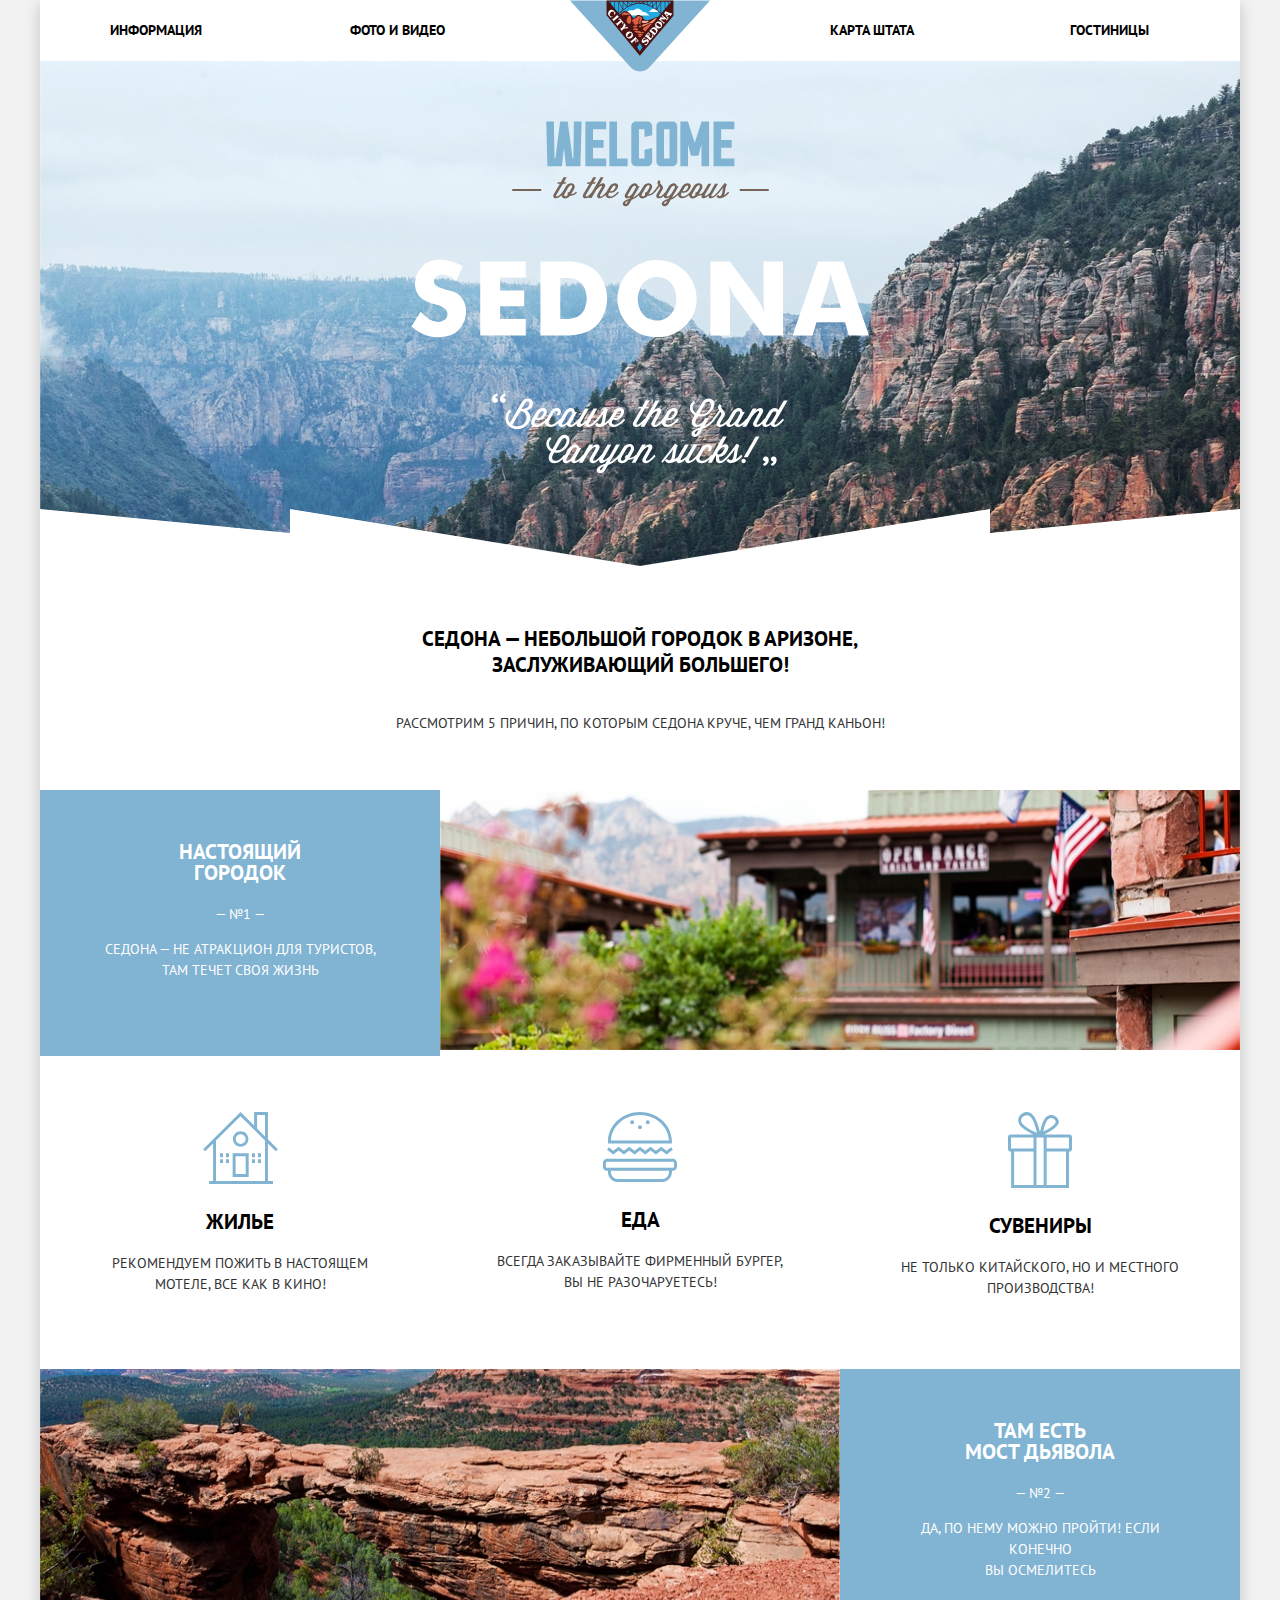
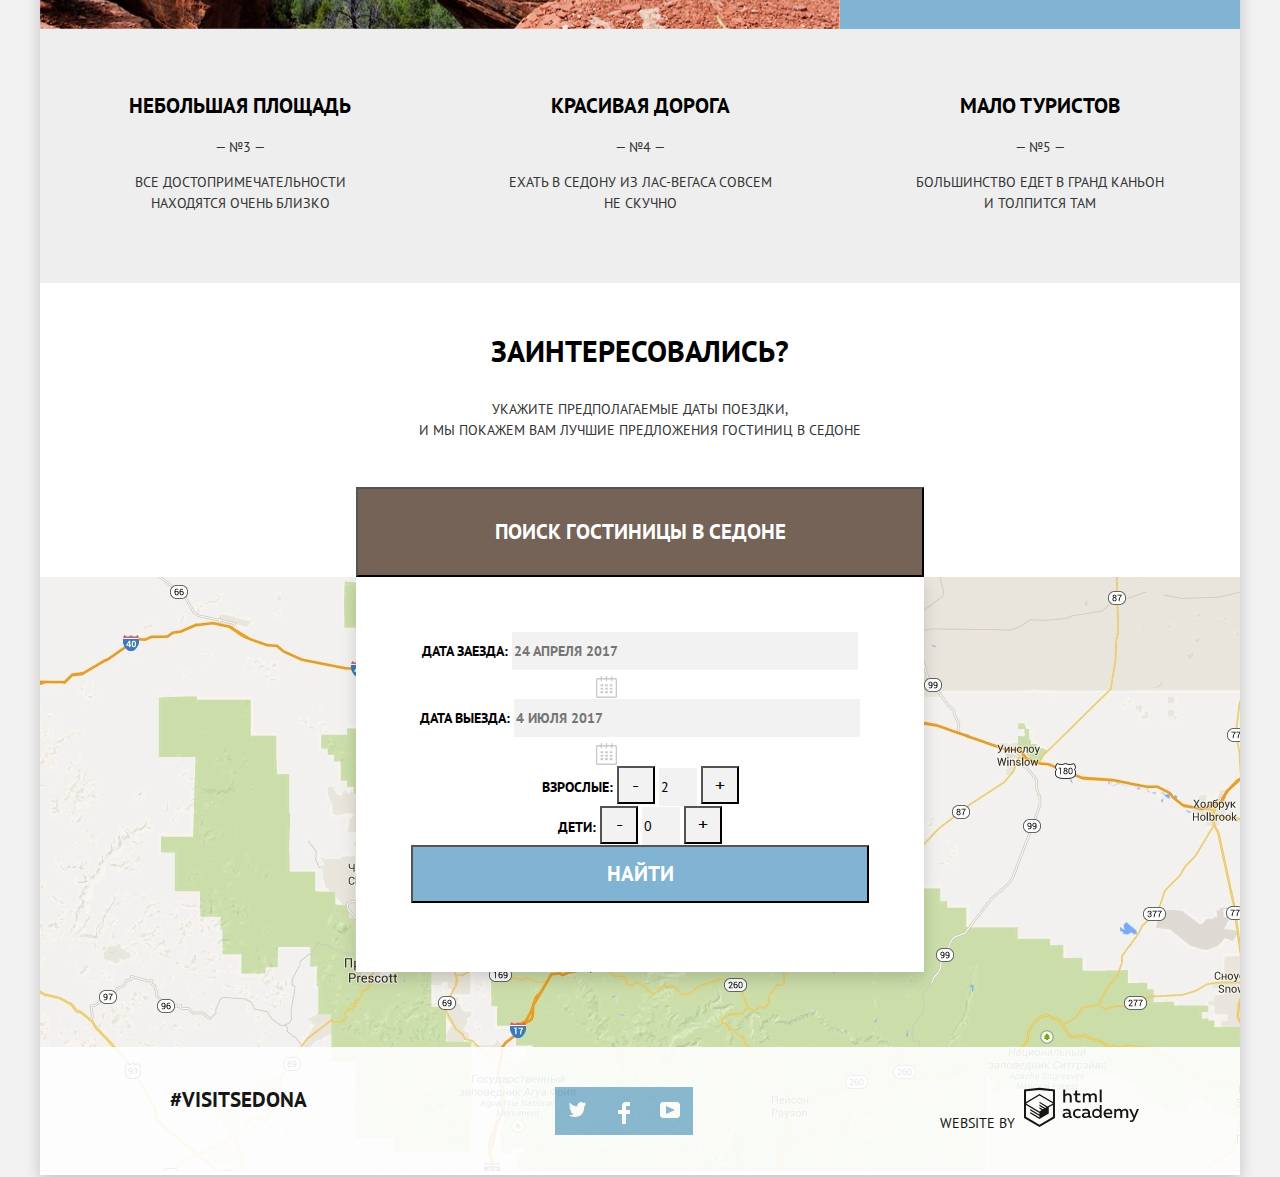
==== index.html @ 8f48d87b "Сделал шапку, подогнал баннер, заголовки до блока преимуществ" ====
<!DOCTYPE html>
<html lang="ru">

<head>
    <meta charset="utf-8">
    <title>HTML Academy: Седона</title>
    <link href="https://fonts.googleapis.com/css?family=PT+Sans:400,700&display=swap&subset=cyrillic,cyrillic-ext,latin-ext" rel="stylesheet">
    <link href="css/normalize.css" rel="stylesheet">
    <link href="css/style.css" rel="stylesheet">
</head>

<body>
    <div class="wrapper">
        <header class="page-header">
            <nav>
                <ul class="main-navigation">
                    <li><a href="">Информация</a></li>
                    <li><a href="">Фото и видео</a></li>
                    <li><a href="">Карта штата</a></li>
                    <li><a href="catalog.html">Гостиницы</a></li>
                </ul>
                <div class="page-header-logo">
                    <img src="img/logo-sedona.svg" width="140" height="72" alt="Логотип города Седона">
                </div>
            </nav>
        </header>
        <main>
            <section class="page-banner">
                <h1 class="visually-hidden">Седона</h1>
                <div class="page-banner-img">
                    <img src="img/intro-welcome.svg" width="459" height="353" alt="Добро пожаловать в Седону">
                </div>
            </section>
            <section class="advantages">
                <h2 class="advantages-title">Седона — небольшой городок в Аризоне,<br>заслуживающий большего!</h2>
                <p class="advantages-text">Рассмотрим 5 причин, по которым Седона круче, чем гранд каньон!</p>

                <div class="advantage-first">
                    <div class="advantage-first-text">
                        <h3 class="first-title">Настоящий<br> городок</h3>
                        <p>— №1 —</p>
                        <p class="description">Седона — не атракцион для туристов,<br>там течет своя жизнь</p>
                    </div>
                    <div class="advantage-first-pic">
                        <img src="img/real_town.jpg" width="800" height="260" alt="Городок Седона">
                    </div>
                </div>
                <ul class="advantage-first-list">
                    <li class="advantage-first-item">
                        <span class="icon">
                            <img src="img/icon-1.svg">
                        </span>
                        <h3>Жилье</h3>
                        <p>Рекомендуем пожить в настоящем<br> мотеле, все как в кино!</p>
                    </li>
                    <li class="advantage-first-item">
                        <span class="icon">
                            <img src="img/icon-3.svg">
                        </span>
                        <h3>Еда</h3>
                        <p>Всегда заказывайте фирменный бургер,<br>вы не разочаруетесь!</p>
                    </li>
                    <li class="advantage-first-item">
                        <span class="icon">
                            <img src="img/icon-2.svg">
                        </span>
                        <h3>Сувениры</h3>
                        <p>Не только китайского, но и местного<br>производства!</p>
                    </li>
                </ul>
                <div class="advantage-second">
                    <div class="advantage-second-pic">
                        <img src="img/bridge.jpg" width="800" height="260" alt="Мост в Седоне">
                    </div>
                    <div class="advantage-first-text">
                        <h3>Там есть<br> мост дьявола</h3>
                        <p>— №2 —</p>
                        <p class="description">Да, по нему можно пройти! Если конечно<br>вы осмелитесь</p>
                    </div>
                </div>
                <ul class="advantage-second-list">
                    <li class="advantage-second-item">
                        <span class="icon"></span>
                        <h3>Небольшая площадь</h3>
                        <p>— №3 —</p>
                        <p class="descrition">Все достопримечательности<br> находятся очень близко</p>
                    </li>
                    <li class="advantage-second-item">
                        <h3>Красивая дорога</h3>
                        <p>— №4 —</p>
                        <p class="description">Ехать в Седону из Лас-Вегаса совсем<br>не скучно</p>
                    </li>
                    <li class="advantage-second-item">
                        <h3>Мало туристов</h3>
                        <p>— №5 —</p>
                        <p class="description">Большинство едет В Гранд Каньон<br>и толпится там</p>
                    </li>
                </ul>

            </section>
            <section class="search-hotel">
                <div class="search">
                    <h2 class="search-hotel-title">Заинтересовались?</h2>
                    <p>Укажите предполагаемые даты поездки,<br>и мы покажем Вам лучшие предложения гостиниц в Седоне</p>
                    <button type="button" class="btn-search"><span>Поиск гостиницы в Седоне</span></button>
                </div>
                <div class="searh-modal">
                    <form action="#" method="POST" class="form-search">
                        <div class="form-fields">
                            <div class="arrival-date">
                                <label>Дата заезда:
                                        <input type="text" name="date" value="" placeholder="24 апреля 2017" required>
                                    </label>
                                <button type="button" class="calendar">
                                        <svg xmlns="http://www.w3.org/2000/svg" width="21" height="22" viewBox="0 0 21 22"><path d="M19.251 2.025h-2.845V.648c0-.381-.294-.689-.656-.689-.363 0-.656.308-.656.689v1.377h-3.938V.648c0-.381-.294-.689-.655-.689-.363 0-.657.308-.657.689v1.377H5.906V.648c0-.381-.294-.689-.656-.689-.363 0-.657.308-.657.689v1.377H1.75C.784 2.025 0 2.847 0 3.862v16.302C0 21.179.784 22 1.75 22h17.501c.966 0 1.749-.821 1.749-1.836V3.862c0-1.015-.783-1.837-1.749-1.837zm.437 18.139a.448.448 0 0 1-.437.459H1.75a.45.45 0 0 1-.438-.459V3.862a.45.45 0 0 1 .438-.459h2.844v1.378c0 .381.294.689.657.689.362 0 .656-.308.656-.689V3.403h3.938v1.378c0 .381.294.689.657.689.361 0 .655-.308.655-.689V3.403h3.938v1.378c0 .381.293.689.656.689.362 0 .656-.308.656-.689V3.403h2.845c.241 0 .437.206.437.459v16.302z"/><path d="M4.594 8.225h2.625v2.066H4.594zM4.594 11.668h2.625v2.067H4.594zM4.594 15.112h2.625v2.066H4.594zM9.188 15.112h2.625v2.066H9.188zM9.188 11.668h2.625v2.067H9.188zM9.188 8.225h2.625v2.066H9.188zM13.781 15.112h2.625v2.066h-2.625zM13.781 11.668h2.625v2.067h-2.625zM13.781 8.225h2.625v2.066h-2.625z"/></svg>
                                    </button>
                            </div>
                            <div class="departure-date">
                                <label>Дата выезда:
                                        <input type="text" name="date" value="" placeholder="4 июля 2017" required>
                                    </label>
                                <button type="button" class="calendar">
                                        <svg xmlns="http://www.w3.org/2000/svg" class="" width="21" height="22" viewBox="0 0 21 22"><path d="M19.251 2.025h-2.845V.648c0-.381-.294-.689-.656-.689-.363 0-.656.308-.656.689v1.377h-3.938V.648c0-.381-.294-.689-.655-.689-.363 0-.657.308-.657.689v1.377H5.906V.648c0-.381-.294-.689-.656-.689-.363 0-.657.308-.657.689v1.377H1.75C.784 2.025 0 2.847 0 3.862v16.302C0 21.179.784 22 1.75 22h17.501c.966 0 1.749-.821 1.749-1.836V3.862c0-1.015-.783-1.837-1.749-1.837zm.437 18.139a.448.448 0 0 1-.437.459H1.75a.45.45 0 0 1-.438-.459V3.862a.45.45 0 0 1 .438-.459h2.844v1.378c0 .381.294.689.657.689.362 0 .656-.308.656-.689V3.403h3.938v1.378c0 .381.294.689.657.689.361 0 .655-.308.655-.689V3.403h3.938v1.378c0 .381.293.689.656.689.362 0 .656-.308.656-.689V3.403h2.845c.241 0 .437.206.437.459v16.302z"/><path d="M4.594 8.225h2.625v2.066H4.594zM4.594 11.668h2.625v2.067H4.594zM4.594 15.112h2.625v2.066H4.594zM9.188 15.112h2.625v2.066H9.188zM9.188 11.668h2.625v2.067H9.188zM9.188 8.225h2.625v2.066H9.188zM13.781 15.112h2.625v2.066h-2.625zM13.781 11.668h2.625v2.067h-2.625zM13.781 8.225h2.625v2.066h-2.625z"/></svg>
                                    </button>
                            </div>
                        </div>
                        <div class="form-folk">
                            <div class="adults">
                                <label for="adults">Взрослые:</label>
                                <button type="button" class="btn-minus">-</button>
                                <input type="text" id="adults" class="number" value="2">
                                <button type="button" class="btn-plus">+</button>

                            </div>
                            <div class="children">
                                <label for="children">Дети:</label>
                                <button type="button" class="btn-minus">-</button>
                                <input id="children" type="text" name="children" value="0">
                                <button type="button" class="btn-plus"><span>+</span></button>

                            </div>
                        </div>
                        <button type="submit" class="btn-main"><span>Найти</span></button>
                    </form>
                </div>
            </section>
            <section class="search-map">
                <h2 class="visually-hidden">Интерактивная карта Седоны</h2>
                <img src="img/map.jpg" width="1200" height="594" alt="Поиск отеля на карте города Седона">
            </section>
        </main>

        <footer class="footer-page">
            <div class="footer-wrapper">
                <div class="footer-hashtag">
                    <span>#VISITSEDONA</span>
                </div>

                <div class="social-network">
                    <ul class="social-network">
                        <li>
                            <a href="#" class="social-button"><img src="img/twitter.svg" width="17" height="15" alt="Мы в Твиттере"></a>
                        </li>
                        <li>
                            <a href="#" class="social-button"><img src="img/fb-icon.svg" width="12" height="22" alt="Мы в Фейсбуке"></a>
                        </li>
                        <li>
                            <a href="#" class="social-button"><img src="img/youtube.svg" width="20" height="16" alt="Мы в Ютубе"></a>
                        </li>
                    </ul>
                </div>
                <div class="footer-copyright">
                    <span>WEBSITE BY</span>
                    <a href="https://htmlacademy.ru/intensive/htmlcss" target="_blank"><svg class="copyright-img" id="Layer_1" data-name="Layer 1" xmlns="http://www.w3.org/2000/svg" viewBox="0 0 108.08 36.85"><title>Логотип HTML-академии</title><path d="M44.61,26.88a2,2,0,0,0,.55-0.1v1.33a3.25,3.25,0,0,1-1.18.21,1.67,1.67,0,0,1-1.67-1,4.84,4.84,0,0,1-3.14,1.08c-1.51,0-2.91-.83-2.91-2.55,0-2.13,2-2.79,3.71-2.79a11.08,11.08,0,0,1,2.17.25v-0.3c0-1-.76-1.77-2.19-1.77a7.42,7.42,0,0,0-3,.64v-1.7a10.21,10.21,0,0,1,3.19-.55c2.36,0,3.81,1.12,3.81,3.65v3a0.54,0.54,0,0,0,.49.59h0.17Zm-6.44-1.13A1.35,1.35,0,0,0,39.63,27h0.11a3.39,3.39,0,0,0,2.41-1V24.58a9.72,9.72,0,0,0-1.81-.21c-1,0-2.16.33-2.16,1.38h0Zm12.36-6.11a5,5,0,0,1,2.57.64V22a4.08,4.08,0,0,0-2.3-.7,2.75,2.75,0,1,0,0,5.49,5,5,0,0,0,2.43-.64v1.71a6.27,6.27,0,0,1-2.76.57A4.21,4.21,0,0,1,46,24.51q0-.21,0-0.41a4.32,4.32,0,0,1,4.18-4.46h0.38Zm12.17,7.24a2,2,0,0,0,.55-0.1v1.33a3.25,3.25,0,0,1-1.18.21,1.67,1.67,0,0,1-1.67-1,4.84,4.84,0,0,1-3.14,1.08c-1.51,0-2.91-.83-2.91-2.55,0-2.13,2-2.79,3.71-2.79a11.08,11.08,0,0,1,2.17.25v-0.3c0-1-.76-1.77-2.19-1.77a7.42,7.42,0,0,0-3,.64v-1.7a10.21,10.21,0,0,1,3.19-.55c2.36,0,3.81,1.12,3.81,3.65v3a0.54,0.54,0,0,0,.49.59h0.17Zm-6.44-1.13A1.35,1.35,0,0,0,57.73,27h0.11a3.39,3.39,0,0,0,2.41-1V24.58a9.72,9.72,0,0,0-1.81-.21c-1.06,0-2.16.33-2.16,1.38h0ZM73,16V28.2H71.35V26.88a3.88,3.88,0,0,1-3.19,1.54,4.4,4.4,0,0,1,0-8.78,3.81,3.81,0,0,1,3,1.3V16H73Zm-4.53,5.22a2.76,2.76,0,1,0,0,5.52A2.86,2.86,0,0,0,71.15,25V23A2.91,2.91,0,0,0,68.49,21.27ZM79,19.64c3.31,0,4.46,2.68,3.92,5.09H76.7c0.21,1.5,1.67,2.11,3.19,2.11a6.11,6.11,0,0,0,2.64-.59v1.6a7.14,7.14,0,0,1-3,.57C77,28.42,74.78,27,74.78,24a4.18,4.18,0,0,1,4-4.39H79Zm0.09,1.54a2.28,2.28,0,0,0-2.44,2.1v0.06H81.3A2,2,0,0,0,79.13,21.18Zm5.73,7V19.87h1.65v1a3.81,3.81,0,0,1,2.78-1.27A2.86,2.86,0,0,1,91.89,21a4.12,4.12,0,0,1,2.91-1.33A3.06,3.06,0,0,1,98,23V28.2h-1.9V23.05a1.59,1.59,0,0,0-1.42-1.75H94.42a2.8,2.8,0,0,0-2.07,1.12V28.2h-1.9V23.05A1.59,1.59,0,0,0,89,21.31H88.8a3,3,0,0,0-2.21,1.29v5.63H84.86Zm21.31-8.33h1.9l-3.91,9.46c-0.9,2.17-2.09,2.86-3.35,2.86a4.76,4.76,0,0,1-1.1-.14V30.46a2.86,2.86,0,0,0,.85.12c0.9,0,1.58-.64,2.07-1.9l0.17-.42-4-8.4h2l2.86,6.29ZM38.73,1.46V6.22a3.81,3.81,0,0,1,2.7-1.14,3.25,3.25,0,0,1,3.44,3.4v5.15H43V8.72a1.81,1.81,0,0,0-1.61-2h-0.3a2.93,2.93,0,0,0-2.32,1.39v5.52h-1.9V1.46h1.9ZM49.94,2.31v3h3V6.91h-3v3.81c0,1.1.5,1.46,1.58,1.46a4.49,4.49,0,0,0,1.69-.33v1.6A6.8,6.8,0,0,1,51,13.8a2.55,2.55,0,0,1-2.86-2.74V6.89H46.58V5.26h1.5V2.74Zm5.4,11.31V5.28H57v1A3.81,3.81,0,0,1,59.77,5a2.86,2.86,0,0,1,2.6,1.33A4.12,4.12,0,0,1,65.28,5,3.06,3.06,0,0,1,68.44,8.4v5.21h-1.9V8.46a1.59,1.59,0,0,0-1.42-1.75H64.89a2.8,2.8,0,0,0-2.07,1.12v5.78h-1.9V8.46A1.59,1.59,0,0,0,59.5,6.71H59.27A3,3,0,0,0,57.06,8v5.63H55.34ZM71.17,1.45H73V13.6H71.17V1.45ZM14.71,0H14.55L0,1.54V28.21l14.55,8.66,14.55-8.66V1.54Zm12.5,27.1L14.55,34.64,1.9,27.12V16.18l12.59,7.5V25L5.86,19.9v1.31l8.68,5.21v1.39L5.87,22.65V24l8.68,5.21,8.75-5.24V18.31L27.2,16V27.12Zm0-12.53-3.48,2-1.6,1L14.51,13v1.31L21,18.23H21l-0.14.09-1,.54-5.37-3.2V17l4.24,2.52-1,.67-3.2-1.9v1.31l2.1,1.24L14.5,22.1,2,14.65,14.51,7.11Zm0-1.32L14.49,5.76,1.91,13.25v-10L14.56,1.92,27.21,3.25v10h0Z" transform="translate(0 -0.02)" /></svg></a>
                </div>
            </div>
        </footer>
    </div>
</body>

</html>
---- css/style.css ----
html {
        box-sizing: border-box;
    }
    
    *,
    *::before,
    *::after {
        box-sizing: inherit;
    }
    
    body {
        margin: 0;
        background-color: #f2f2f2;
        font-family: "PT Sans", Arial, sans-serif;
        font-size: 14px;
        line-height: 21px;
        font-weight: 400;
        color: #000000;
        text-transform: uppercase;
    }
    
    a {
        text-decoration: none;
    }
    
    ul {
        margin: 0;
        padding: 0;
        list-style: none;
    }
    
    .wrapper {
        width: 1200px;
        margin: 0 auto;
        padding: 0;
        background-color: #ffffff;
        box-shadow: 0 5px 15px 0 rgba(0, 1, 1, .2);
    }
    
    .button {
        border: none;
    }
    
    .visually-hidden {
        position: absolute;
        clip: rect(0 0 0 0);
        width: 1px;
        height: 1px;
        margin: -1px;
    }
    /* Навигация */
    
    .page-header {
        position: relative;
        width: 1200px;
        margin: 0;
        padding: 0;
        background-color: #ffffff;
        color: #000000;
        font-family: "PT Sans";
        font-size: 14px;
        font-weight: 700;
        line-height: 21px;
    }
    
    .main-navigation {
        display: flex;
        justify-content: center;
    }
    
    .main-navigation li {
        display: block;
        width: 240px;
        padding: 20px 0 20px 70px;
    }
    
    .main-navigation li:nth-child(3) {
        margin-left: 240px;
    }
    
    .page-header-logo {
        position: absolute;
        left: 50%;
        top: 0;
        margin-left: -70px;
        z-index: 10;
    }
    
    .main-navigation a {
        color: #000000;
        font-weight: 700;
    }
    
    .main-navigation a:visited {
        color: #000000;
    }
    
    .main-navigation a:active {
        color: #000000;
        opacity: 0.3;
        font-weight: 700;
    }
    
    .main-navigation a:hover {
        color: #81b3d2;
    }
    
    .main-navigation .current a {
        color: #766357;
    }
    
    .page-banner {
        width: 1200px;
        height: 505px;
        background-color: #81b3d2;
        background-image: url('../img/polygon.png'), url('../img/background_photo.jpg');
        background-repeat: no-repeat;
        background-position: bottom, top;
        padding: 60px 0;
        margin: 0 auto;
        margin-bottom: 60px;
        border-style: none;
    }
    
    .page-banner-img img {
        display: block;
        margin: 0 auto;
    }
    /* Блок преимуществ */
    
    .advantages-title {
        margin: 0 auto;
        /* padding-bottom: 55px; */
        width: 440px;
        text-align: center;
        color: #000000;
        font-size: 21px;
        font-weight: 700;
        line-height: 26px;
        text-transform: uppercase;
    }
    
    .advantages-text {
        margin: 0 auto;
        padding-top: 35px;
        text-align: center;
        color: #333333;
        font-size: 14px;
        font-weight: 400;
        text-transform: uppercase;
    }
    
    .advantage-first {
        display: flex;
        margin: 56px auto;
    }
    
    .advantage-first-text {
        width: 400px;
        padding: 30px 60px;
        background-color: #81b3d2;
        text-align: center;
        color: #ffffff;
    }
    
    .advantage-first-text h3 {
        font-size: 21px;
        font-weight: 700;
    }
    
    .advantage-first-text p {
        font-size: 14px;
        font-weight: 400;
    }
    
    .advantage-second-list h3,
    .advantage-first-list h3 {
        font-size: 21px;
        font-weight: 700;
    }
    
    .advantage-second-list p,
    .advantage-first-list p {
        font-size: 14px;
        font-weight: 400;
        color: #333333;
    }
    
    .advantage-first-list {
        display: flex;
        justify-content: space-around;
        text-align: center;
        margin: 0 auto;
        padding-left: 0;
    }
    
    .advantage-first-list li {
        width: 400px;
        list-style: none;
        padding-left: 0;
    }
    
    .advantage-second {
        display: flex;
        justify-content: space-around;
        text-align: center;
        margin-top: 56px;
        width: 1200px;
        height: 260px;
    }
    
    .advantage-second-list {
        display: flex;
        justify-content: space-around;
        text-align: center;
        margin: 0;
        padding-top: 45px;
        padding-left: 0;
        padding-bottom: 55px;
        background: #eeeeee;
    }
    
    .advantage-second-list li {
        width: 400px;
        list-style: none;
        padding: 0;
    }
    /* Поиск гостиницы */
    
    .search-hotel {
        position: relative;
        margin: 0 auto;
        padding-top: 0;
        text-align: center;
    }
    
    .search-hotel-title {
        margin: 0 auto;
        color: #000000;
        font-size: 30px;
        font-weight: 700;
        line-height: 36px;
    }
    
    .search {
        width: 568px;
        margin: 0 auto;
        padding: 50px 0 0;
        text-align: center;
    }
    
    .search p {
        margin-top: 30px;
        font-size: 14px;
        font-weight: 400;
        color: #333333;
    }
    
    .btn-search {}
    
    .searh-modal {
        /* margin: 0 auto;
width: 568px; */
        position: absolute;
        width: 568px;
        height: 395px;
        left: 50%;
        top: 100%;
        margin-left: -284px;
        padding: 55px;
        box-sizing: border-box;
        background-color: #ffffff;
        box-shadow: 0 7px 15px 0 rgba(0, 1, 1, 0.15);
        z-index: 5;
        visibility: visible;
        opacity: 1;
    }
    
    .search-map {
        display: block;
        width: 100%;
        height: 470px;
    }
    
    .btn-search {
        width: 568px;
        margin-top: 32px;
        padding: 30px 0;
        background-color: #766357;
        color: #ffffff;
        font-size: 21px;
        font-weight: 700;
        line-height: 26px;
        text-transform: uppercase;
        text-align: center;
    }
    
    .btn-search:hover {
        background-color: #604e43;
    }
    
    .btn-search:active {
        background-color: #503e33;
    }
    
    .btn-search:active span {
        opacity: 0.3;
    }
    
    .form-fields label,
    .form-folk label {
        color: #000000;
        font-family: "PT Sans";
        font-size: 14px;
        font-weight: 700;
        line-height: 26px;
        text-transform: uppercase;
    }
    
    .form-fields input {
        outline: none;
        width: 346px;
        height: 38px;
        background-color: #f2f2f2;
        font-family: "PT Sans";
        color: #000000;
        font-size: 14px;
        font-weight: 700;
        line-height: 26px;
        text-transform: uppercase;
        border: none;
    }
    
    input:hover {
        font: inherit;
        background-color: #f2f2f2;
    }
    
    input:focus {
        font: inherit;
        background-color: #ffffff;
    }
    
    .calendar {
        position: relative;
        top: 5px;
        left: -40px;
        background-color: inherit;
        background-image: url("img/calendar.svg");
        width: 21px;
        height: 22px;
        border: none;
        outline: none;
        fill: #cacaca;
    }
    
    .calendar:hover {
        fill: #000000;
    }
    
    .calendar:active {
        fill: #81b3d2;
    }
    
    .btn-plus,
    .btn-minus {
        width: 38px;
        height: 38px;
        outline: none;
        background-color: #f2f2f2;
        margin: 0;
        font-size: 20px;
    }
    
    .btn-plus:active,
    .btn-minus:active {
        color: #81b3d2;
        outline: none;
        border: 0;
        background-color: #f2f2f2;
        margin: 0;
    }
    
    .adults input,
    .children input {
        width: 38px;
        height: 38px;
        outline: none;
        border: none;
        background-color: #f2f2f2;
    }
    
    .btn-main {
        width: 458px;
        height: 58px;
        background-color: #81b3d2;
        color: #ffffff;
        font-size: 21px;
        font-weight: 700;
        line-height: 26px;
        text-transform: uppercase;
    }
    
    .btn-main:hover {
        background-color: #669ec0;
    }
    
    .btn-main:active {
        background-color: #5496bd;
    }
    
    .btn-main:active span {
        opacity: 0.3;
    }
    
    .hotel-title {
        width: 210px;
        color: #000000;
        font-size: 21px;
        font-weight: 700;
        line-height: 26px;
        text-transform: uppercase;
    }
    
    .hotel-title:hover {
        width: 210px;
        color: #81b3d2;
        font-size: 21px;
        font-weight: 700;
        line-height: 26px;
        text-transform: uppercase;
    }
    
    .hotel-title:active {
        width: 210px;
        color: #b2b2b2;
        font-size: 21px;
        font-weight: 700;
        line-height: 26px;
        text-transform: uppercase;
    }
    
    .hotel-preview span {
        color: #333333;
        font-size: 14px;
        font-weight: 400;
        line-height: 21px;
        text-transform: uppercase;
    }
    
    .hotel-amply {
        display: block;
        width: 110px;
        height: 27px;
        background-color: #88b5d1;
    }
    
    .hotel-amply span {
        padding-left: 15px;
        color: #ffffff;
        font-size: 14px;
        font-weight: 700;
        line-height: 21px;
        text-transform: uppercase;
    }
    
    .hotel-amply:hover {
        background-color: #669ec0;
        color: #ffffff;
    }
    
    .hotel-amply:active {
        background-color: #5496bd;
    }
    
    .hotel-amply:active span {
        opacity: 0.3;
    }
    
    .hotel-btn {
        width: 142px;
        height: 27px;
        background-color: #766357;
        color: #ffffff;
        font-size: 14px;
        font-weight: 700;
        line-height: 21px;
        text-transform: uppercase;
    }
    
    .hotel-btn:hover {
        background-color: #604e43;
        color: #ffffff;
    }
    
    .hotel-btn:active {
        background-color: #503e33;
        color: #857870;
    }
    
    .rating {
        text-align: right;
    }
    
    .rating ul {
        list-style: none;
    }
    
    .rating-value {
        width: 110px;
        height: 27px;
        background-color: #f2f2f2;
        color: #666666;
        font-size: 14px;
        font-weight: 400;
        line-height: 21px;
        text-transform: uppercase;
    }
    /* Footer */
    
    .footer-hashtag {
        text-align: left;
        color: #000000;
        font-size: 21px;
        font-weight: 700;
        line-height: 26px;
        text-transform: uppercase;
    }
    
    .social-network {
        text-align: center;
    }
    
    .social-network li {
        list-style: none;
    }
    
    .social-button {
        display: block;
        box-sizing: content-box;
        width: 46px;
        height: 48px;
        background-color: #81b3d2;
    }
    
    .social-button img {
        text-align: center;
        padding-top: 15px;
    }
    
    .social-button:hover {
        background-color: #669ec0;
    }
    
    .social-button:active {
        background-color: #5496bd;
    }
    
    .social-button:active img {
        opacity: 0.3;
    }
    
    .footer-copyright {
        text-align: right;
    }
    
    .copyright-img {
        width: 115px;
        height: 41px;
        margin-left: 5px;
        fill: #000000;
    }
    
    .copyright-img:hover {
        fill: #81b3d2;
    }
    
    .copyright-img:active {
        fill: #bdbbbc;
    }
    
    .footer-page {
        background-color: #ffffff;
        opacity: 0.9;
    }
    
    .footer-wrapper {
        width: 1200px;
        margin: 0 auto;
        padding: 40px 101px 40px 130px;
        background-color: #ffffff;
    }
    
    .footer-wrapper {
        display: flex;
        justify-content: space-between;
    }
    
    .social-network {
        display: flex;
        justify-content: space-between;
        /* width: 152px; */
        /* margin: 0 auto; */
    }
    
    .hotel-filter {
        background-image: url('../img/filter_background.jpg');
        background-position-x: center;
        background-position-y: 50%;
        background-size: initial;
        background-repeat: no-repeat;
        background-color: rgb(202, 202, 202);
    }
    
    .filter-wrapper {
        padding: 30px 70px;
    }
    
    .form-wrap {
        display: flex;
        justify-content: space-between;
        width: 100%;
    }
    
    .info-type {
        display: flex;
    }
    
    .price-wrap {
        width: 328px;
        align-items: center;
    }
    
    .infrastructure {
        width: 250px;
        margin-right: 20px;
    }
    
    .type {
        width: 250px;
    }
    
    .filter-wrapper ul {
        list-style: none;
    }
    
    .hotel-rezult {
        margin: 0 auto;
        padding-top: 15px;
        padding-left: 72px;
    }
    
    .found-text p {
        float: left;
    }
    
    .found {
        display: flex;
        justify-content: space-between;
    }
    
    .found-list {
        display: flex;
        justify-content: space-between;
    }
    
    .found-list ul {
        list-style: none;
    }
    
    .found-next {
        display: flex;
        justify-content: space-between;
    }
    
    .found-next li {
        list-style: none;
    }
    
    .hotel-preview {
        display: flex;
        justify-content: space-between;
    }
    
    .img-wrap {
        flex-shrink: 0;
        margin-left: 72px;
        margin-top: 30px;
        margin-right: 30px;
    }
    
    .text-battons-wrap {
        flex-grow: 1;
        /* min-width: 810px; */
    }
    
    .buttons {
        display: flex;
        justify-content: flex-start;
        margin-top: 15px;
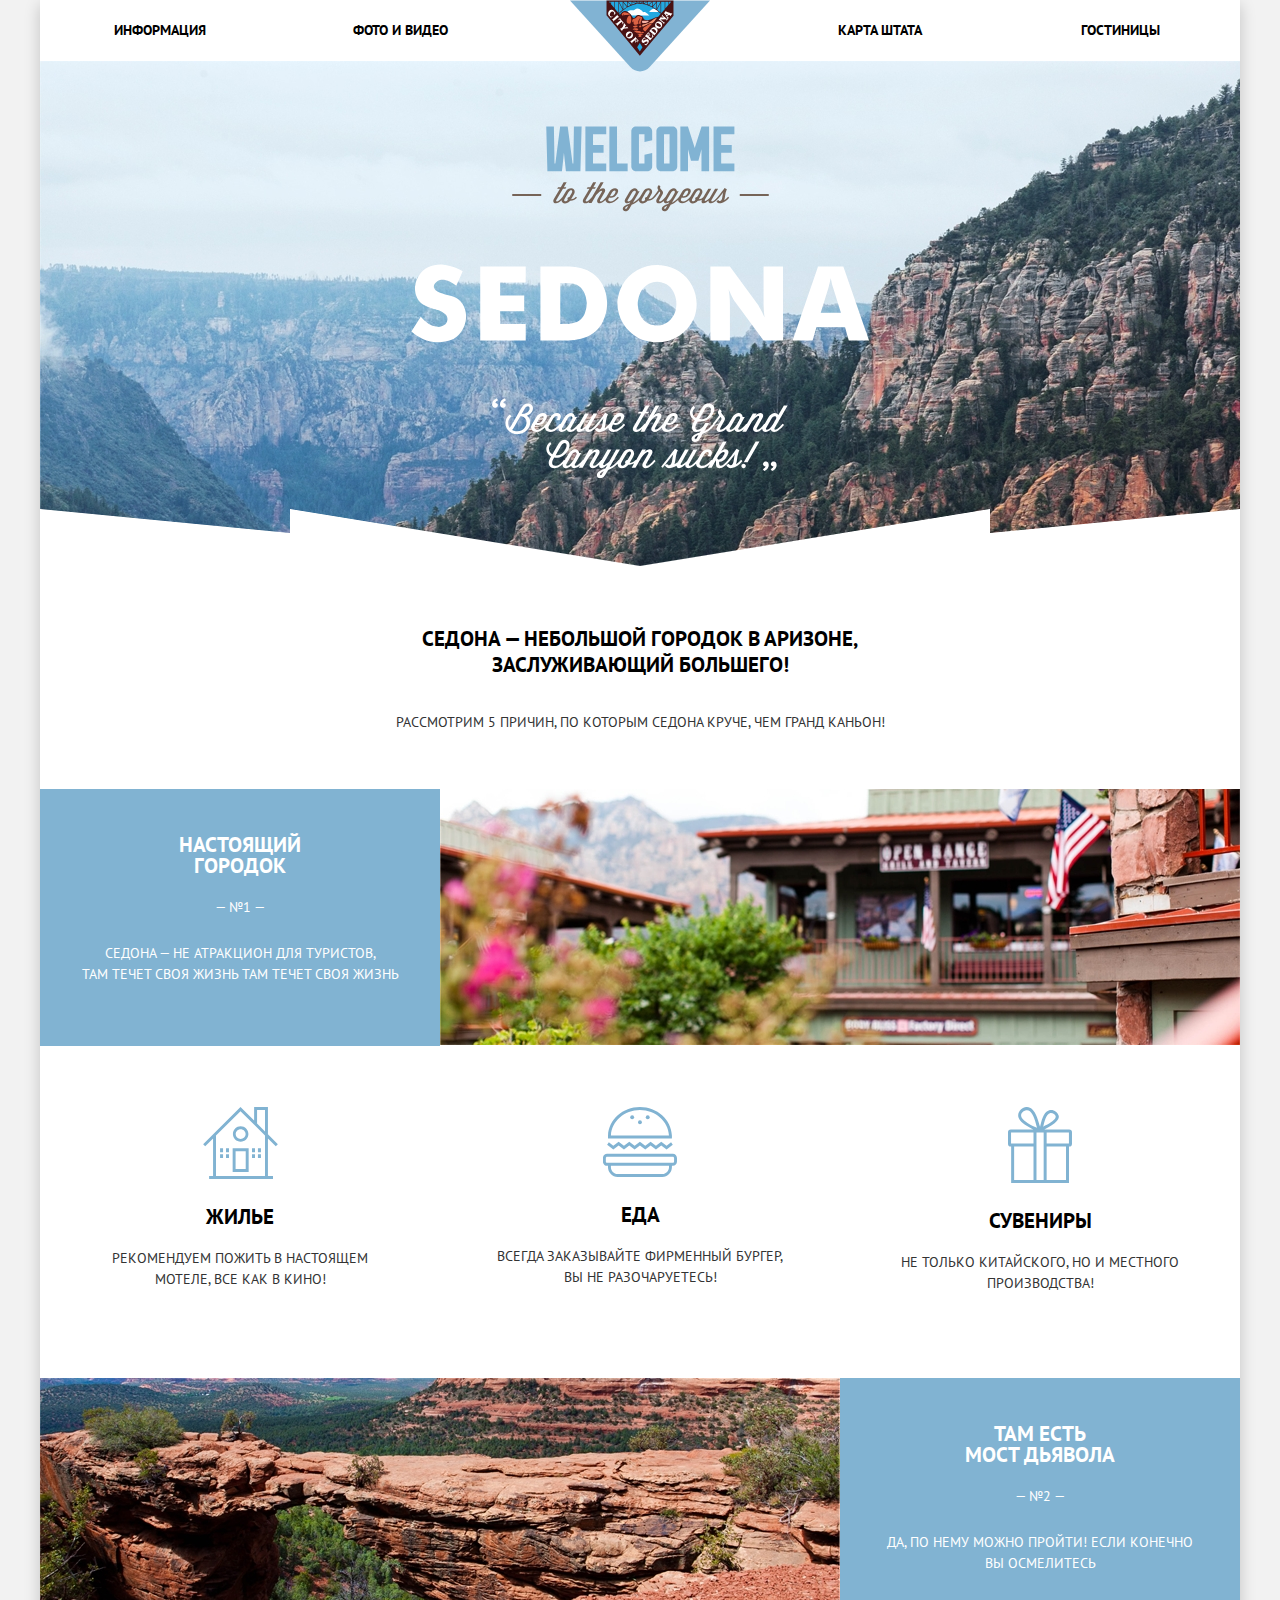
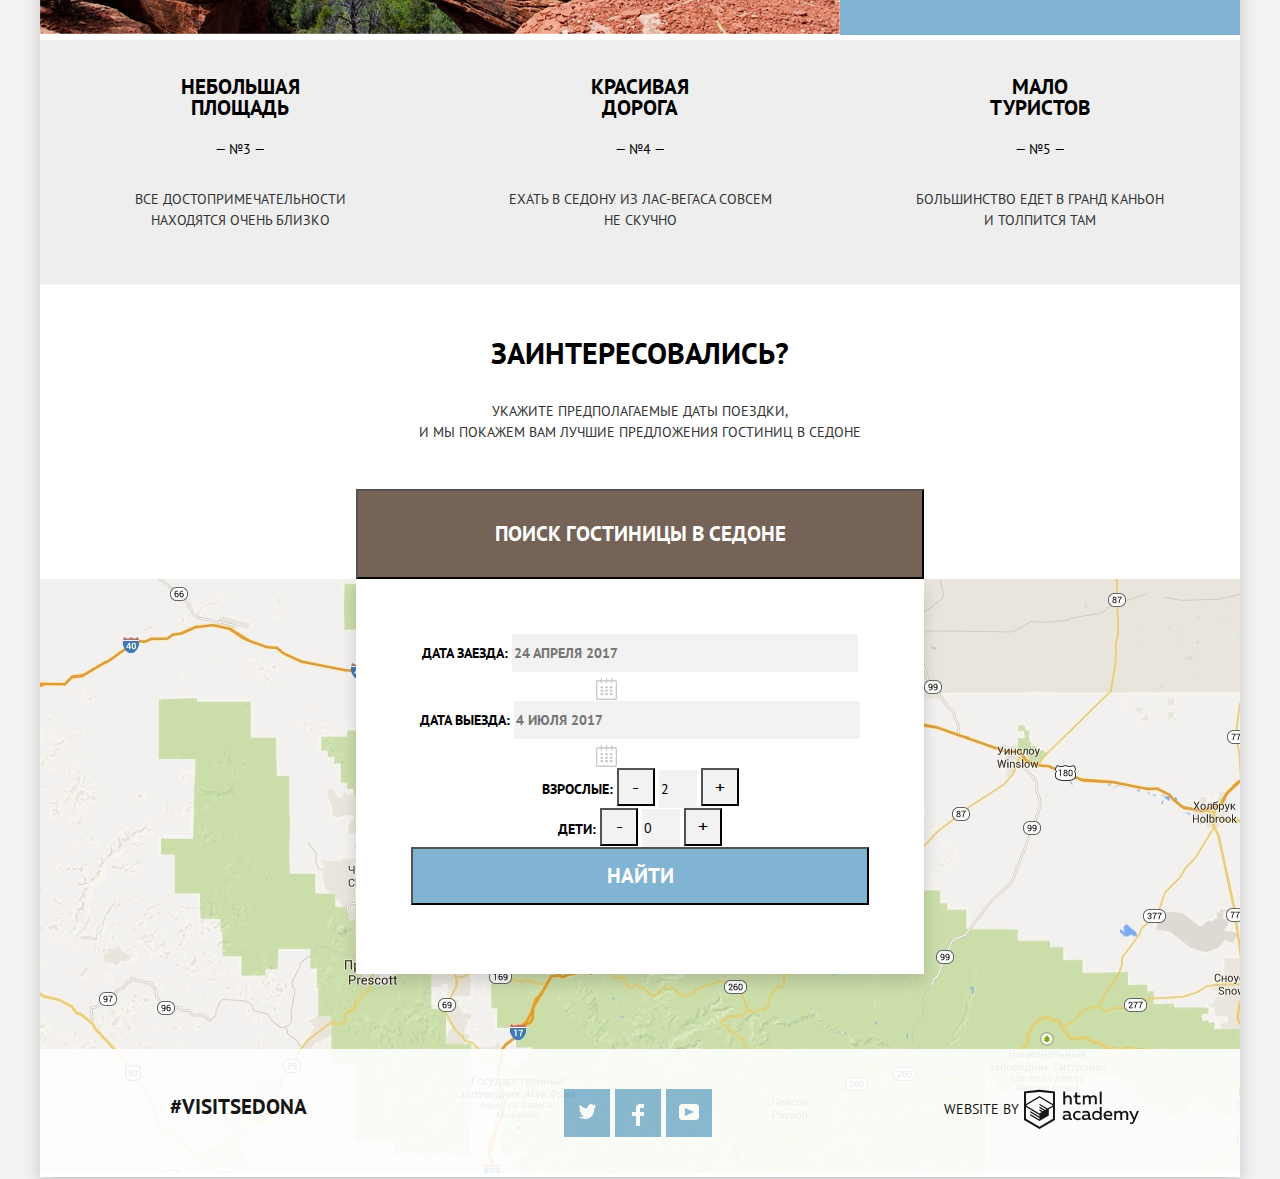
==== commit aeda893d: "Доделал главную страницу, форму не делал" ====
--- a/index.html
+++ b/index.html
@@ -37,12 +37,12 @@
 
                 <div class="advantage-first">
                     <div class="advantage-first-text">
-                        <h3 class="first-title">Настоящий<br> городок</h3>
-                        <p>— №1 —</p>
-                        <p class="description">Седона — не атракцион для туристов,<br>там течет своя жизнь</p>
+                        <h3 class="first-title">Настоящий<br>городок</h3>
+                        <span>— №1 —</span>
+                        <p class="first-description">Седона — не атракцион для туристов,<br>там течет своя жизнь там течет своя жизнь</p>
                     </div>
                     <div class="advantage-first-pic">
-                        <img src="img/real_town.jpg" width="800" height="260" alt="Городок Седона">
+                        <img src="img/real_town.jpg" width="800" height="256" alt="Городок Седона">
                     </div>
                 </div>
                 <ul class="advantage-first-list">
@@ -70,30 +70,29 @@
                 </ul>
                 <div class="advantage-second">
                     <div class="advantage-second-pic">
-                        <img src="img/bridge.jpg" width="800" height="260" alt="Мост в Седоне">
+                        <img src="img/bridge.jpg" width="800" height="256" alt="Мост в Седоне">
                     </div>
-                    <div class="advantage-first-text">
-                        <h3>Там есть<br> мост дьявола</h3>
-                        <p>— №2 —</p>
-                        <p class="description">Да, по нему можно пройти! Если конечно<br>вы осмелитесь</p>
+                    <div class="advantage-second-text">
+                        <h3 class="second-title">Там есть<br> мост дьявола</h3>
+                        <span>— №2 —</span>
+                        <p class="second-description">Да, по нему можно пройти! Если конечно<br>вы осмелитесь</p>
                     </div>
                 </div>
                 <ul class="advantage-second-list">
                     <li class="advantage-second-item">
-                        <span class="icon"></span>
-                        <h3>Небольшая площадь</h3>
+                        <h3 class="title-item">Небольшая<br>площадь</h3>
                         <p>— №3 —</p>
-                        <p class="descrition">Все достопримечательности<br> находятся очень близко</p>
+                        <p class="description-item">Все достопримечательности<br> находятся очень близко</p>
                     </li>
                     <li class="advantage-second-item">
-                        <h3>Красивая дорога</h3>
+                        <h3 class="title-item">Красивая<br>дорога</h3>
                         <p>— №4 —</p>
-                        <p class="description">Ехать в Седону из Лас-Вегаса совсем<br>не скучно</p>
+                        <p class="description-item">Ехать в Седону из Лас-Вегаса совсем<br>не скучно</p>
                     </li>
                     <li class="advantage-second-item">
-                        <h3>Мало туристов</h3>
+                        <h3 class="title-item">Мало<br>туристов</h3>
                         <p>— №5 —</p>
-                        <p class="description">Большинство едет В Гранд Каньон<br>и толпится там</p>
+                        <p class="description-item">Большинство едет В Гранд Каньон<br>и толпится там</p>
                     </li>
                 </ul>
 
@@ -152,23 +151,18 @@
 
         <footer class="footer-page">
             <div class="footer-wrapper">
-                <div class="footer-hashtag">
-                    <span>#VISITSEDONA</span>
-                </div>
-
-                <div class="social-network">
-                    <ul class="social-network">
-                        <li>
-                            <a href="#" class="social-button"><img src="img/twitter.svg" width="17" height="15" alt="Мы в Твиттере"></a>
-                        </li>
-                        <li>
-                            <a href="#" class="social-button"><img src="img/fb-icon.svg" width="12" height="22" alt="Мы в Фейсбуке"></a>
-                        </li>
-                        <li>
-                            <a href="#" class="social-button"><img src="img/youtube.svg" width="20" height="16" alt="Мы в Ютубе"></a>
-                        </li>
-                    </ul>
-                </div>
+                <span class="footer-hashtag">#VISITSEDONA</span>
+                <ul class="social-network">
+                    <li>
+                        <a href="#" class="social-button"><img src="img/twitter.svg" width="17" height="15" alt="Мы в Твиттере"></a>
+                    </li>
+                    <li>
+                        <a href="#" class="social-button"><img src="img/fb-icon.svg" width="12" height="22" alt="Мы в Фейсбуке"></a>
+                    </li>
+                    <li>
+                        <a href="#" class="social-button"><img src="img/youtube.svg" width="20" height="16" alt="Мы в Ютубе"></a>
+                    </li>
+                </ul>
                 <div class="footer-copyright">
                     <span>WEBSITE BY</span>
                     <a href="https://htmlacademy.ru/intensive/htmlcss" target="_blank"><svg class="copyright-img" id="Layer_1" data-name="Layer 1" xmlns="http://www.w3.org/2000/svg" viewBox="0 0 108.08 36.85"><title>Логотип HTML-академии</title><path d="M44.61,26.88a2,2,0,0,0,.55-0.1v1.33a3.25,3.25,0,0,1-1.18.21,1.67,1.67,0,0,1-1.67-1,4.84,4.84,0,0,1-3.14,1.08c-1.51,0-2.91-.83-2.91-2.55,0-2.13,2-2.79,3.71-2.79a11.08,11.08,0,0,1,2.17.25v-0.3c0-1-.76-1.77-2.19-1.77a7.42,7.42,0,0,0-3,.64v-1.7a10.21,10.21,0,0,1,3.19-.55c2.36,0,3.81,1.12,3.81,3.65v3a0.54,0.54,0,0,0,.49.59h0.17Zm-6.44-1.13A1.35,1.35,0,0,0,39.63,27h0.11a3.39,3.39,0,0,0,2.41-1V24.58a9.72,9.72,0,0,0-1.81-.21c-1,0-2.16.33-2.16,1.38h0Zm12.36-6.11a5,5,0,0,1,2.57.64V22a4.08,4.08,0,0,0-2.3-.7,2.75,2.75,0,1,0,0,5.49,5,5,0,0,0,2.43-.64v1.71a6.27,6.27,0,0,1-2.76.57A4.21,4.21,0,0,1,46,24.51q0-.21,0-0.41a4.32,4.32,0,0,1,4.18-4.46h0.38Zm12.17,7.24a2,2,0,0,0,.55-0.1v1.33a3.25,3.25,0,0,1-1.18.21,1.67,1.67,0,0,1-1.67-1,4.84,4.84,0,0,1-3.14,1.08c-1.51,0-2.91-.83-2.91-2.55,0-2.13,2-2.79,3.71-2.79a11.08,11.08,0,0,1,2.17.25v-0.3c0-1-.76-1.77-2.19-1.77a7.42,7.42,0,0,0-3,.64v-1.7a10.21,10.21,0,0,1,3.19-.55c2.36,0,3.81,1.12,3.81,3.65v3a0.54,0.54,0,0,0,.49.59h0.17Zm-6.44-1.13A1.35,1.35,0,0,0,57.73,27h0.11a3.39,3.39,0,0,0,2.41-1V24.58a9.72,9.72,0,0,0-1.81-.21c-1.06,0-2.16.33-2.16,1.38h0ZM73,16V28.2H71.35V26.88a3.88,3.88,0,0,1-3.19,1.54,4.4,4.4,0,0,1,0-8.78,3.81,3.81,0,0,1,3,1.3V16H73Zm-4.53,5.22a2.76,2.76,0,1,0,0,5.52A2.86,2.86,0,0,0,71.15,25V23A2.91,2.91,0,0,0,68.49,21.27ZM79,19.64c3.31,0,4.46,2.68,3.92,5.09H76.7c0.21,1.5,1.67,2.11,3.19,2.11a6.11,6.11,0,0,0,2.64-.59v1.6a7.14,7.14,0,0,1-3,.57C77,28.42,74.78,27,74.78,24a4.18,4.18,0,0,1,4-4.39H79Zm0.09,1.54a2.28,2.28,0,0,0-2.44,2.1v0.06H81.3A2,2,0,0,0,79.13,21.18Zm5.73,7V19.87h1.65v1a3.81,3.81,0,0,1,2.78-1.27A2.86,2.86,0,0,1,91.89,21a4.12,4.12,0,0,1,2.91-1.33A3.06,3.06,0,0,1,98,23V28.2h-1.9V23.05a1.59,1.59,0,0,0-1.42-1.75H94.42a2.8,2.8,0,0,0-2.07,1.12V28.2h-1.9V23.05A1.59,1.59,0,0,0,89,21.31H88.8a3,3,0,0,0-2.21,1.29v5.63H84.86Zm21.31-8.33h1.9l-3.91,9.46c-0.9,2.17-2.09,2.86-3.35,2.86a4.76,4.76,0,0,1-1.1-.14V30.46a2.86,2.86,0,0,0,.85.12c0.9,0,1.58-.64,2.07-1.9l0.17-.42-4-8.4h2l2.86,6.29ZM38.73,1.46V6.22a3.81,3.81,0,0,1,2.7-1.14,3.25,3.25,0,0,1,3.44,3.4v5.15H43V8.72a1.81,1.81,0,0,0-1.61-2h-0.3a2.93,2.93,0,0,0-2.32,1.39v5.52h-1.9V1.46h1.9ZM49.94,2.31v3h3V6.91h-3v3.81c0,1.1.5,1.46,1.58,1.46a4.49,4.49,0,0,0,1.69-.33v1.6A6.8,6.8,0,0,1,51,13.8a2.55,2.55,0,0,1-2.86-2.74V6.89H46.58V5.26h1.5V2.74Zm5.4,11.31V5.28H57v1A3.81,3.81,0,0,1,59.77,5a2.86,2.86,0,0,1,2.6,1.33A4.12,4.12,0,0,1,65.28,5,3.06,3.06,0,0,1,68.44,8.4v5.21h-1.9V8.46a1.59,1.59,0,0,0-1.42-1.75H64.89a2.8,2.8,0,0,0-2.07,1.12v5.78h-1.9V8.46A1.59,1.59,0,0,0,59.5,6.71H59.27A3,3,0,0,0,57.06,8v5.63H55.34ZM71.17,1.45H73V13.6H71.17V1.45ZM14.71,0H14.55L0,1.54V28.21l14.55,8.66,14.55-8.66V1.54Zm12.5,27.1L14.55,34.64,1.9,27.12V16.18l12.59,7.5V25L5.86,19.9v1.31l8.68,5.21v1.39L5.87,22.65V24l8.68,5.21,8.75-5.24V18.31L27.2,16V27.12Zm0-12.53-3.48,2-1.6,1L14.51,13v1.31L21,18.23H21l-0.14.09-1,.54-5.37-3.2V17l4.24,2.52-1,.67-3.2-1.9v1.31l2.1,1.24L14.5,22.1,2,14.65,14.51,7.11Zm0-1.32L14.49,5.76,1.91,13.25v-10L14.56,1.92,27.21,3.25v10h0Z" transform="translate(0 -0.02)" /></svg></a>
--- a/css/style.css
+++ b/css/style.css
@@ -1,700 +1,788 @@
-        html {
-        box-sizing: border-box;
-    }
-    
-    *,
-    *::before,
-    *::after {
-        box-sizing: inherit;
-    }
-    
-    body {
-        margin: 0;
-        background-color: #f2f2f2;
-        font-family: "PT Sans", Arial, sans-serif;
-        font-size: 14px;
-        line-height: 21px;
-        font-weight: 400;
-        color: #000000;
-        text-transform: uppercase;
-    }
-    
-    a {
-        text-decoration: none;
-    }
-    
-    ul {
-        margin: 0;
-        padding: 0;
-        list-style: none;
-    }
-    
-    .wrapper {
-        width: 1200px;
-        margin: 0 auto;
-        padding: 0;
-        background-color: #ffffff;
-        box-shadow: 0 5px 15px 0 rgba(0, 1, 1, .2);
-    }
-    
-    .button {
-        border: none;
-    }
-    
-    .visually-hidden {
-        position: absolute;
-        clip: rect(0 0 0 0);
-        width: 1px;
-        height: 1px;
-        margin: -1px;
-    }
-    /* Навигация */
-    
-    .page-header {
-        position: relative;
-        width: 1200px;
-        margin: 0;
-        padding: 0;
-        background-color: #ffffff;
-        color: #000000;
-        font-family: "PT Sans";
-        font-size: 14px;
-        font-weight: 700;
-        line-height: 21px;
-    }
-    
-    .main-navigation {
-        display: flex;
-        justify-content: center;
-    }
-    
-    .main-navigation li {
-        display: block;
-        width: 240px;
-        padding: 20px 0 20px 70px;
-    }
-    
-    .main-navigation li:nth-child(3) {
-        margin-left: 240px;
-    }
-    
-    .page-header-logo {
-        position: absolute;
-        left: 50%;
-        top: 0;
-        margin-left: -70px;
-        z-index: 10;
-    }
-    
-    .main-navigation a {
-        color: #000000;
-        font-weight: 700;
-    }
-    
-    .main-navigation a:visited {
-        color: #000000;
-    }
-    
-    .main-navigation a:active {
-        color: #000000;
-        opacity: 0.3;
-        font-weight: 700;
-    }
-    
-    .main-navigation a:hover {
-        color: #81b3d2;
-    }
-    
-    .main-navigation .current a {
-        color: #766357;
-    }
-    
-    .page-banner {
-        width: 1200px;
-        height: 505px;
-        background-color: #81b3d2;
-        background-image: url('../img/polygon.png'), url('../img/background_photo.jpg');
-        background-repeat: no-repeat;
-        background-position: bottom, top;
-        padding: 60px 0;
-        margin: 0 auto;
-        margin-bottom: 60px;
-        border-style: none;
-    }
-    
-    .page-banner-img img {
-        display: block;
-        margin: 0 auto;
-    }
-    /* Блок преимуществ */
-    
-    .advantages-title {
-        margin: 0 auto;
-        /* padding-bottom: 55px; */
-        width: 440px;
-        text-align: center;
-        color: #000000;
-        font-size: 21px;
-        font-weight: 700;
-        line-height: 26px;
-        text-transform: uppercase;
-    }
-    
-    .advantages-text {
-        margin: 0 auto;
-        padding-top: 35px;
-        text-align: center;
-        color: #333333;
-        font-size: 14px;
-        font-weight: 400;
-        text-transform: uppercase;
-    }
-    
-    .advantage-first {
-        display: flex;
-        margin: 56px auto;
-    }
-    
-    .advantage-first-text {
-        width: 400px;
-        padding: 30px 60px;
-        background-color: #81b3d2;
-        text-align: center;
-        color: #ffffff;
-    }
-    
-    .advantage-first-text h3 {
-        font-size: 21px;
-        font-weight: 700;
-    }
-    
-    .advantage-first-text p {
-        font-size: 14px;
-        font-weight: 400;
-    }
-    
-    .advantage-second-list h3,
-    .advantage-first-list h3 {
-        font-size: 21px;
-        font-weight: 700;
-    }
-    
-    .advantage-second-list p,
-    .advantage-first-list p {
-        font-size: 14px;
-        font-weight: 400;
-        color: #333333;
-    }
-    
-    .advantage-first-list {
-        display: flex;
-        justify-content: space-around;
-        text-align: center;
-        margin: 0 auto;
-        padding-left: 0;
-    }
-    
-    .advantage-first-list li {
-        width: 400px;
-        list-style: none;
-        padding-left: 0;
-    }
-    
-    .advantage-second {
-        display: flex;
-        justify-content: space-around;
-        text-align: center;
-        margin-top: 56px;
-        width: 1200px;
-        height: 260px;
-    }
-    
-    .advantage-second-list {
-        display: flex;
-        justify-content: space-around;
-        text-align: center;
-        margin: 0;
-        padding-top: 45px;
-        padding-left: 0;
-        padding-bottom: 55px;
-        background: #eeeeee;
-    }
-    
-    .advantage-second-list li {
-        width: 400px;
-        list-style: none;
-        padding: 0;
-    }
-    /* Поиск гостиницы */
-    
-    .search-hotel {
-        position: relative;
-        margin: 0 auto;
-        padding-top: 0;
-        text-align: center;
-    }
-    
-    .search-hotel-title {
-        margin: 0 auto;
-        color: #000000;
-        font-size: 30px;
-        font-weight: 700;
-        line-height: 36px;
-    }
-    
-    .search {
-        width: 568px;
-        margin: 0 auto;
-        padding: 50px 0 0;
-        text-align: center;
-    }
-    
-    .search p {
-        margin-top: 30px;
-        font-size: 14px;
-        font-weight: 400;
-        color: #333333;
-    }
-    
-    .btn-search {}
-    
-    .searh-modal {
-        /* margin: 0 auto;
+html {
+    box-sizing: border-box;
+}
+
+*,
+*::before,
+*::after {
+    box-sizing: inherit;
+}
+
+body {
+    margin: 0;
+    background-color: #f2f2f2;
+    font-family: "PT Sans", Arial, sans-serif;
+    font-size: 14px;
+    line-height: 21px;
+    font-weight: 400;
+    color: #000000;
+    text-transform: uppercase;
+}
+
+a {
+    text-decoration: none;
+}
+
+ul {
+    margin: 0;
+    padding: 0;
+    list-style: none;
+}
+
+.wrapper {
+    width: 1200px;
+    margin: 0 auto;
+    padding: 0;
+    background-color: #ffffff;
+    box-shadow: 0 5px 15px 0 rgba(0, 1, 1, .2);
+}
+
+.button {
+    border: none;
+}
+
+.visually-hidden {
+    position: absolute;
+    clip: rect(0 0 0 0);
+    width: 1px;
+    height: 1px;
+    margin: -1px;
+}
+
+
+/* Навигация */
+
+.page-header {
+    position: relative;
+    width: 1200px;
+    margin: 0;
+    padding: 0;
+    background-color: #ffffff;
+    color: #000000;
+    font-family: "PT Sans";
+    font-size: 14px;
+    font-weight: 700;
+    line-height: 21px;
+}
+
+.main-navigation {
+    display: flex;
+    justify-content: center;
+}
+
+.main-navigation li {
+    display: block;
+    width: 240px;
+    padding: 20px 0;
+    text-align: center;
+}
+
+.main-navigation li:nth-child(3) {
+    margin-left: 240px;
+}
+
+.page-header-logo {
+    position: absolute;
+    left: 50%;
+    top: 0;
+    margin-left: -70px;
+    z-index: 10;
+}
+
+.main-navigation a {
+    color: #000000;
+    font-weight: 700;
+}
+
+.main-navigation a:visited {
+    color: #000000;
+}
+
+.main-navigation a:active {
+    color: #000000;
+    opacity: 0.3;
+    font-weight: 700;
+}
+
+.main-navigation a:hover {
+    color: #81b3d2;
+}
+
+.main-navigation .current a {
+    color: #766357;
+}
+
+.page-banner {
+    width: 1200px;
+    height: 505px;
+    background-color: #81b3d2;
+    background-image: url('../img/polygon.png'), url('../img/background_photo.jpg');
+    background-repeat: no-repeat;
+    background-position: bottom, top;
+    padding: 60px 0;
+    margin: 0 auto;
+    margin-bottom: 60px;
+    border-style: none;
+}
+
+.page-banner-img img {
+    display: block;
+    margin: 0 auto;
+    margin-top: 5px;
+}
+
+
+/* Блок преимуществ */
+
+.advantages {
+    margin: 0 auto;
+}
+
+.advantages-title {
+    margin: 0 auto;
+    width: 440px;
+    text-align: center;
+    color: #000000;
+    font-size: 21px;
+    font-weight: 700;
+    line-height: 26px;
+    text-transform: uppercase;
+}
+
+.advantages-text {
+    padding-top: 20px;
+    text-align: center;
+    color: #333333;
+    font-size: 14px;
+    font-weight: 400;
+    text-transform: uppercase;
+}
+
+.advantage-first {
+    display: flex;
+    justify-content: space-between;
+    height: 100%;
+    margin: 0 auto;
+    margin-top: 56px;
+}
+
+.advantage-first-text {
+    display: flex;
+    flex-grow: 1;
+    flex-direction: column;
+    justify-content: flex-start;
+}
+
+.advantage-first-text {
+    margin-bottom: 5px;
+    background-color: #81b3d2;
+    text-align: center;
+    vertical-align: middle;
+    color: #ffffff;
+}
+
+.first-title {
+    margin-top: 45px;
+    font-size: 21px;
+    font-weight: 700;
+}
+
+.first-title span {
+    vertical-align: middle;
+}
+
+.first-description {
+    margin-top: 25px;
+    margin-bottom: 20px;
+    font-size: 14px;
+    font-weight: 400;
+}
+
+.advantage-first-list {
+    display: flex;
+    justify-content: space-around;
+    text-align: center;
+    margin: 56px auto;
+}
+
+.advantage-first-list li {
+    width: 400px;
+    list-style: none;
+    padding-left: 0;
+}
+
+.advantage-first-list h3 {
+    font-size: 21px;
+    font-weight: 700;
+}
+
+.advantage-first-list p {
+    font-size: 14px;
+    font-weight: 400;
+    color: #333333;
+}
+
+.advantage-second {
+    display: flex;
+    justify-content: flex-start;
+    margin-top: 70px;
+}
+
+.advantage-second-pic {
+    height: 100%;
+    margin: 0 auto;
+}
+
+.advantage-second-text {
+    display: flex;
+    flex-direction: column;
+    justify-content: flex-start;
+    text-align: center;
+    margin-bottom: 5px;
+}
+
+.advantage-second-text {
+    flex-grow: 1;
+}
+
+.advantage-second-text {
+    background-color: #81b3d2;
+    text-align: center;
+    vertical-align: middle;
+    color: #ffffff;
+    background-color: #81b3d2;
+    text-align: center;
+    vertical-align: middle;
+    color: #ffffff;
+}
+
+.second-title {
+    margin-top: 45px;
+    font-size: 21px;
+    font-weight: 700;
+}
+
+.second-title span {
+    padding-top: 45px;
+    padding-bottom: 45px;
+}
+
+.second-description {
+    margin-top: 25px;
+    margin-bottom: 20px;
+    font-size: 14px;
+    font-weight: 400;
+}
+
+.advantage-second-list {
+    display: flex;
+    justify-content: space-around;
+    text-align: center;
+    margin: 0 auto;
+    padding-left: 0;
+    padding-top: 15px;
+    padding-bottom: 40px;
+    background: #eeeeee;
+}
+
+.advantage-second-list li {
+    width: 400px;
+    list-style: none;
+    padding: 0;
+}
+
+.title-item {
+    line-height: 21px;
+    color: #000000;
+    font-family: "PT Sans";
+    font-size: 21px;
+}
+
+.description-item {
+    padding-top: 15px;
+    color: #333333;
+    font-family: "PT Sans";
+    font-size: 14px;
+    font-weight: 400;
+    line-height: 21px;
+}
+
+
+/* Поиск гостиницы */
+
+.search-hotel {
+    position: relative;
+    margin: 0 auto;
+    padding-top: 0;
+    text-align: center;
+}
+
+.search-hotel-title {
+    margin: 0 auto;
+    color: #000000;
+    font-size: 30px;
+    font-weight: 700;
+    line-height: 36px;
+}
+
+.search {
+    width: 568px;
+    margin: 0 auto;
+    padding: 50px 0 0;
+    text-align: center;
+}
+
+.search p {
+    margin-top: 30px;
+    font-size: 14px;
+    font-weight: 400;
+    color: #333333;
+}
+
+.btn-search {}
+
+.searh-modal {
+    /* margin: 0 auto;
 width: 568px; */
-        position: absolute;
-        width: 568px;
-        height: 395px;
-        left: 50%;
-        top: 100%;
-        margin-left: -284px;
-        padding: 55px;
-        box-sizing: border-box;
-        background-color: #ffffff;
-        box-shadow: 0 7px 15px 0 rgba(0, 1, 1, 0.15);
-        z-index: 5;
-        visibility: visible;
-        opacity: 1;
-    }
-    
-    .search-map {
-        display: block;
-        width: 100%;
-        height: 470px;
-    }
-    
-    .btn-search {
-        width: 568px;
-        margin-top: 32px;
-        padding: 30px 0;
-        background-color: #766357;
-        color: #ffffff;
-        font-size: 21px;
-        font-weight: 700;
-        line-height: 26px;
-        text-transform: uppercase;
-        text-align: center;
-    }
-    
-    .btn-search:hover {
-        background-color: #604e43;
-    }
-    
-    .btn-search:active {
-        background-color: #503e33;
-    }
-    
-    .btn-search:active span {
-        opacity: 0.3;
-    }
-    
-    .form-fields label,
-    .form-folk label {
-        color: #000000;
-        font-family: "PT Sans";
-        font-size: 14px;
-        font-weight: 700;
-        line-height: 26px;
-        text-transform: uppercase;
-    }
-    
-    .form-fields input {
-        outline: none;
-        width: 346px;
-        height: 38px;
-        background-color: #f2f2f2;
-        font-family: "PT Sans";
-        color: #000000;
-        font-size: 14px;
-        font-weight: 700;
-        line-height: 26px;
-        text-transform: uppercase;
-        border: none;
-    }
-    
-    input:hover {
-        font: inherit;
-        background-color: #f2f2f2;
-    }
-    
-    input:focus {
-        font: inherit;
-        background-color: #ffffff;
-    }
-    
-    .calendar {
-        position: relative;
-        top: 5px;
-        left: -40px;
-        background-color: inherit;
-        background-image: url("img/calendar.svg");
-        width: 21px;
-        height: 22px;
-        border: none;
-        outline: none;
-        fill: #cacaca;
-    }
-    
-    .calendar:hover {
-        fill: #000000;
-    }
-    
-    .calendar:active {
-        fill: #81b3d2;
-    }
-    
-    .btn-plus,
-    .btn-minus {
-        width: 38px;
-        height: 38px;
-        outline: none;
-        background-color: #f2f2f2;
-        margin: 0;
-        font-size: 20px;
-    }
-    
-    .btn-plus:active,
-    .btn-minus:active {
-        color: #81b3d2;
-        outline: none;
-        border: 0;
-        background-color: #f2f2f2;
-        margin: 0;
-    }
-    
-    .adults input,
-    .children input {
-        width: 38px;
-        height: 38px;
-        outline: none;
-        border: none;
-        background-color: #f2f2f2;
-    }
-    
-    .btn-main {
-        width: 458px;
-        height: 58px;
-        background-color: #81b3d2;
-        color: #ffffff;
-        font-size: 21px;
-        font-weight: 700;
-        line-height: 26px;
-        text-transform: uppercase;
-    }
-    
-    .btn-main:hover {
-        background-color: #669ec0;
-    }
-    
-    .btn-main:active {
-        background-color: #5496bd;
-    }
-    
-    .btn-main:active span {
-        opacity: 0.3;
-    }
-    
-    .hotel-title {
-        width: 210px;
-        color: #000000;
-        font-size: 21px;
-        font-weight: 700;
-        line-height: 26px;
-        text-transform: uppercase;
-    }
-    
-    .hotel-title:hover {
-        width: 210px;
-        color: #81b3d2;
-        font-size: 21px;
-        font-weight: 700;
-        line-height: 26px;
-        text-transform: uppercase;
-    }
-    
-    .hotel-title:active {
-        width: 210px;
-        color: #b2b2b2;
-        font-size: 21px;
-        font-weight: 700;
-        line-height: 26px;
-        text-transform: uppercase;
-    }
-    
-    .hotel-preview span {
-        color: #333333;
-        font-size: 14px;
-        font-weight: 400;
-        line-height: 21px;
-        text-transform: uppercase;
-    }
-    
-    .hotel-amply {
-        display: block;
-        width: 110px;
-        height: 27px;
-        background-color: #88b5d1;
-    }
-    
-    .hotel-amply span {
-        padding-left: 15px;
-        color: #ffffff;
-        font-size: 14px;
-        font-weight: 700;
-        line-height: 21px;
-        text-transform: uppercase;
-    }
-    
-    .hotel-amply:hover {
-        background-color: #669ec0;
-        color: #ffffff;
-    }
-    
-    .hotel-amply:active {
-        background-color: #5496bd;
-    }
-    
-    .hotel-amply:active span {
-        opacity: 0.3;
-    }
-    
-    .hotel-btn {
-        width: 142px;
-        height: 27px;
-        background-color: #766357;
-        color: #ffffff;
-        font-size: 14px;
-        font-weight: 700;
-        line-height: 21px;
-        text-transform: uppercase;
-    }
-    
-    .hotel-btn:hover {
-        background-color: #604e43;
-        color: #ffffff;
-    }
-    
-    .hotel-btn:active {
-        background-color: #503e33;
-        color: #857870;
-    }
-    
-    .rating {
-        text-align: right;
-    }
-    
-    .rating ul {
-        list-style: none;
-    }
-    
-    .rating-value {
-        width: 110px;
-        height: 27px;
-        background-color: #f2f2f2;
-        color: #666666;
-        font-size: 14px;
-        font-weight: 400;
-        line-height: 21px;
-        text-transform: uppercase;
-    }
-    /* Footer */
-    
-    .footer-hashtag {
-        text-align: left;
-        color: #000000;
-        font-size: 21px;
-        font-weight: 700;
-        line-height: 26px;
-        text-transform: uppercase;
-    }
-    
-    .social-network {
-        text-align: center;
-    }
-    
-    .social-network li {
-        list-style: none;
-    }
-    
-    .social-button {
-        display: block;
-        box-sizing: content-box;
-        width: 46px;
-        height: 48px;
-        background-color: #81b3d2;
-    }
-    
-    .social-button img {
-        text-align: center;
-        padding-top: 15px;
-    }
-    
-    .social-button:hover {
-        background-color: #669ec0;
-    }
-    
-    .social-button:active {
-        background-color: #5496bd;
-    }
-    
-    .social-button:active img {
-        opacity: 0.3;
-    }
-    
-    .footer-copyright {
-        text-align: right;
-    }
-    
-    .copyright-img {
-        width: 115px;
-        height: 41px;
-        margin-left: 5px;
-        fill: #000000;
-    }
-    
-    .copyright-img:hover {
-        fill: #81b3d2;
-    }
-    
-    .copyright-img:active {
-        fill: #bdbbbc;
-    }
-    
-    .footer-page {
-        background-color: #ffffff;
-        opacity: 0.9;
-    }
-    
-    .footer-wrapper {
-        width: 1200px;
-        margin: 0 auto;
-        padding: 40px 101px 40px 130px;
-        background-color: #ffffff;
-    }
-    
-    .footer-wrapper {
-        display: flex;
-        justify-content: space-between;
-    }
-    
-    .social-network {
-        display: flex;
-        justify-content: space-between;
-        /* width: 152px; */
-        /* margin: 0 auto; */
-    }
-    
-    .hotel-filter {
-        background-image: url('../img/filter_background.jpg');
-        background-position-x: center;
-        background-position-y: 50%;
-        background-size: initial;
-        background-repeat: no-repeat;
-        background-color: rgb(202, 202, 202);
-    }
-    
-    .filter-wrapper {
-        padding: 30px 70px;
-    }
-    
-    .form-wrap {
-        display: flex;
-        justify-content: space-between;
-        width: 100%;
-    }
-    
-    .info-type {
-        display: flex;
-    }
-    
-    .price-wrap {
-        width: 328px;
-        align-items: center;
-    }
-    
-    .infrastructure {
-        width: 250px;
-        margin-right: 20px;
-    }
-    
-    .type {
-        width: 250px;
-    }
-    
-    .filter-wrapper ul {
-        list-style: none;
-    }
-    
-    .hotel-rezult {
-        margin: 0 auto;
-        padding-top: 15px;
-        padding-left: 72px;
-    }
-    
-    .found-text p {
-        float: left;
-    }
-    
-    .found {
-        display: flex;
-        justify-content: space-between;
-    }
-    
-    .found-list {
-        display: flex;
-        justify-content: space-between;
-    }
-    
-    .found-list ul {
-        list-style: none;
-    }
-    
-    .found-next {
-        display: flex;
-        justify-content: space-between;
-    }
-    
-    .found-next li {
-        list-style: none;
-    }
-    
-    .hotel-preview {
-        display: flex;
-        justify-content: space-between;
-    }
-    
-    .img-wrap {
-        flex-shrink: 0;
-        margin-left: 72px;
-        margin-top: 30px;
-        margin-right: 30px;
-    }
-    
-    .text-battons-wrap {
-        flex-grow: 1;
-        /* min-width: 810px; */
-    }
-    
-    .buttons {
-        display: flex;
-        justify-content: flex-start;
-        margin-top: 15px;+    position: absolute;
+    width: 568px;
+    height: 395px;
+    left: 50%;
+    top: 100%;
+    margin-left: -284px;
+    padding: 55px;
+    box-sizing: border-box;
+    background-color: #ffffff;
+    box-shadow: 0 7px 15px 0 rgba(0, 1, 1, 0.15);
+    z-index: 5;
+    visibility: visible;
+    opacity: 1;
+}
+
+.search-map {
+    display: block;
+    width: 100%;
+    height: 470px;
+}
+
+.btn-search {
+    width: 568px;
+    margin-top: 32px;
+    padding: 30px 0;
+    background-color: #766357;
+    color: #ffffff;
+    font-size: 21px;
+    font-weight: 700;
+    line-height: 26px;
+    text-transform: uppercase;
+    text-align: center;
+}
+
+.btn-search:hover {
+    background-color: #604e43;
+}
+
+.btn-search:active {
+    background-color: #503e33;
+}
+
+.btn-search:active span {
+    opacity: 0.3;
+}
+
+.form-fields label,
+.form-folk label {
+    color: #000000;
+    font-family: "PT Sans";
+    font-size: 14px;
+    font-weight: 700;
+    line-height: 26px;
+    text-transform: uppercase;
+}
+
+.form-fields input {
+    outline: none;
+    width: 346px;
+    height: 38px;
+    background-color: #f2f2f2;
+    font-family: "PT Sans";
+    color: #000000;
+    font-size: 14px;
+    font-weight: 700;
+    line-height: 26px;
+    text-transform: uppercase;
+    border: none;
+}
+
+input:hover {
+    font: inherit;
+    background-color: #f2f2f2;
+}
+
+input:focus {
+    font: inherit;
+    background-color: #ffffff;
+}
+
+.calendar {
+    position: relative;
+    top: 5px;
+    left: -40px;
+    background-color: inherit;
+    background-image: url("img/calendar.svg");
+    width: 21px;
+    height: 22px;
+    border: none;
+    outline: none;
+    fill: #cacaca;
+}
+
+.calendar:hover {
+    fill: #000000;
+}
+
+.calendar:active {
+    fill: #81b3d2;
+}
+
+.btn-plus,
+.btn-minus {
+    width: 38px;
+    height: 38px;
+    outline: none;
+    background-color: #f2f2f2;
+    margin: 0;
+    font-size: 20px;
+}
+
+.btn-plus:active,
+.btn-minus:active {
+    color: #81b3d2;
+    outline: none;
+    border: 0;
+    background-color: #f2f2f2;
+    margin: 0;
+}
+
+.adults input,
+.children input {
+    width: 38px;
+    height: 38px;
+    outline: none;
+    border: none;
+    background-color: #f2f2f2;
+}
+
+.btn-main {
+    width: 458px;
+    height: 58px;
+    background-color: #81b3d2;
+    color: #ffffff;
+    font-size: 21px;
+    font-weight: 700;
+    line-height: 26px;
+    text-transform: uppercase;
+}
+
+.btn-main:hover {
+    background-color: #669ec0;
+}
+
+.btn-main:active {
+    background-color: #5496bd;
+}
+
+.btn-main:active span {
+    opacity: 0.3;
+}
+
+.hotel-title {
+    width: 210px;
+    color: #000000;
+    font-size: 21px;
+    font-weight: 700;
+    line-height: 26px;
+    text-transform: uppercase;
+}
+
+.hotel-title:hover {
+    width: 210px;
+    color: #81b3d2;
+    font-size: 21px;
+    font-weight: 700;
+    line-height: 26px;
+    text-transform: uppercase;
+}
+
+.hotel-title:active {
+    width: 210px;
+    color: #b2b2b2;
+    font-size: 21px;
+    font-weight: 700;
+    line-height: 26px;
+    text-transform: uppercase;
+}
+
+.hotel-preview span {
+    color: #333333;
+    font-size: 14px;
+    font-weight: 400;
+    line-height: 21px;
+    text-transform: uppercase;
+}
+
+.hotel-amply {
+    display: block;
+    width: 110px;
+    height: 27px;
+    background-color: #88b5d1;
+}
+
+.hotel-amply span {
+    padding-left: 15px;
+    color: #ffffff;
+    font-size: 14px;
+    font-weight: 700;
+    line-height: 21px;
+    text-transform: uppercase;
+}
+
+.hotel-amply:hover {
+    background-color: #669ec0;
+    color: #ffffff;
+}
+
+.hotel-amply:active {
+    background-color: #5496bd;
+}
+
+.hotel-amply:active span {
+    opacity: 0.3;
+}
+
+.hotel-btn {
+    width: 142px;
+    height: 27px;
+    background-color: #766357;
+    color: #ffffff;
+    font-size: 14px;
+    font-weight: 700;
+    line-height: 21px;
+    text-transform: uppercase;
+}
+
+.hotel-btn:hover {
+    background-color: #604e43;
+    color: #ffffff;
+}
+
+.hotel-btn:active {
+    background-color: #503e33;
+    color: #857870;
+}
+
+.rating {
+    text-align: right;
+}
+
+.rating ul {
+    list-style: none;
+}
+
+.rating-value {
+    width: 110px;
+    height: 27px;
+    background-color: #f2f2f2;
+    color: #666666;
+    font-size: 14px;
+    font-weight: 400;
+    line-height: 21px;
+    text-transform: uppercase;
+}
+
+
+/* Footer */
+
+.footer-page {
+    background-color: #ffffff;
+    opacity: 0.9;
+}
+
+.footer-wrapper {
+    width: 1200px;
+    margin: 0 auto;
+    padding: 40px 101px 40px 130px;
+}
+
+.footer-wrapper {
+    display: flex;
+    justify-content: space-between;
+}
+
+.footer-hashtag {
+    padding-top: 5px;
+    text-align: left;
+    color: #000000;
+    font-size: 21px;
+    font-weight: 700;
+    line-height: 26px;
+    text-transform: uppercase;
+}
+
+.social-network {
+    display: flex;
+    justify-content: space-between;
+    text-align: center;
+    padding-left: 20px;
+}
+
+.social-network li {
+    list-style: none;
+}
+
+.social-button {
+    display: block;
+    box-sizing: content-box;
+    margin-left: 5px;
+    width: 46px;
+    height: 48px;
+    background-color: #81b3d2;
+}
+
+.social-button img {
+    text-align: center;
+    padding-top: 15px;
+}
+
+.social-button:hover {
+    background-color: #669ec0;
+}
+
+.social-button:active {
+    background-color: #5496bd;
+}
+
+.social-button:active img {
+    opacity: 0.3;
+}
+
+.footer-copyright {
+    display: flex;
+    justify-content: flex-start;
+}
+
+.copyright-img {
+    width: 115px;
+    height: 41px;
+    margin-left: 5px;
+    fill: #000000;
+}
+
+.footer-copyright span {
+    padding-top: 10px;
+}
+
+.copyright-img:hover {
+    fill: #81b3d2;
+}
+
+.copyright-img:active {
+    fill: #bdbbbc;
+}
+
+.hotel-filter {
+    background-image: url('../img/filter_background.jpg');
+    background-position-x: center;
+    background-position-y: 50%;
+    background-size: initial;
+    background-repeat: no-repeat;
+    background-color: rgb(202, 202, 202);
+}
+
+.filter-wrapper {
+    padding: 30px 70px;
+}
+
+.form-wrap {
+    display: flex;
+    justify-content: space-between;
+    width: 100%;
+}
+
+.info-type {
+    display: flex;
+}
+
+.price-wrap {
+    width: 328px;
+    align-items: center;
+}
+
+.infrastructure {
+    width: 250px;
+    margin-right: 20px;
+}
+
+.type {
+    width: 250px;
+}
+
+.filter-wrapper ul {
+    list-style: none;
+}
+
+.hotel-rezult {
+    margin: 0 auto;
+    padding-top: 15px;
+    padding-left: 72px;
+}
+
+.found-text p {
+    float: left;
+}
+
+.found {
+    display: flex;
+    justify-content: space-between;
+}
+
+.found-list {
+    display: flex;
+    justify-content: space-between;
+}
+
+.found-list ul {
+    list-style: none;
+}
+
+.found-next {
+    display: flex;
+    justify-content: space-between;
+}
+
+.found-next li {
+    list-style: none;
+}
+
+.hotel-preview {
+    display: flex;
+    justify-content: space-between;
+}
+
+.img-wrap {
+    flex-shrink: 0;
+    margin-left: 72px;
+    margin-top: 30px;
+    margin-right: 30px;
+}
+
+.text-battons-wrap {
+    flex-grow: 1;
+    /* min-width: 810px; */
+}
+
+.buttons {
+    display: flex;
+    justify-content: flex-start;
+    margin-top: 15px;
+}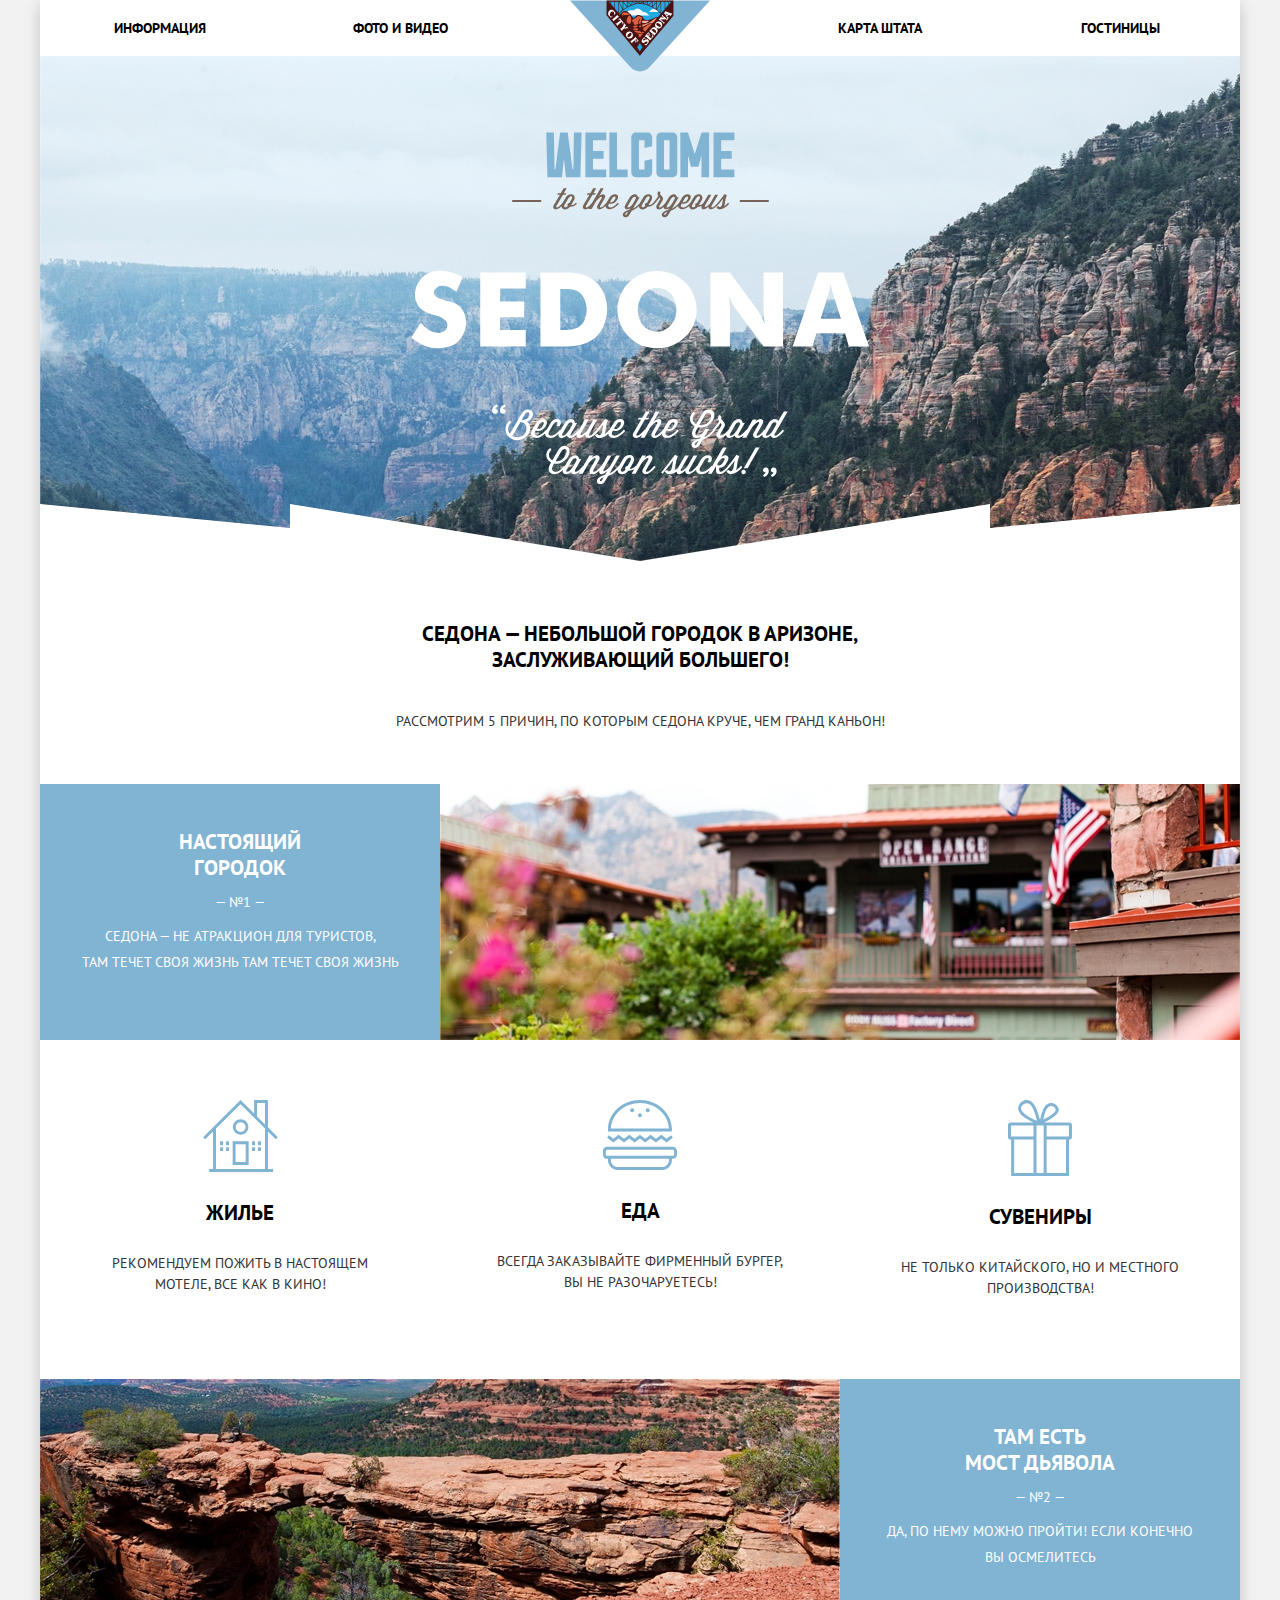
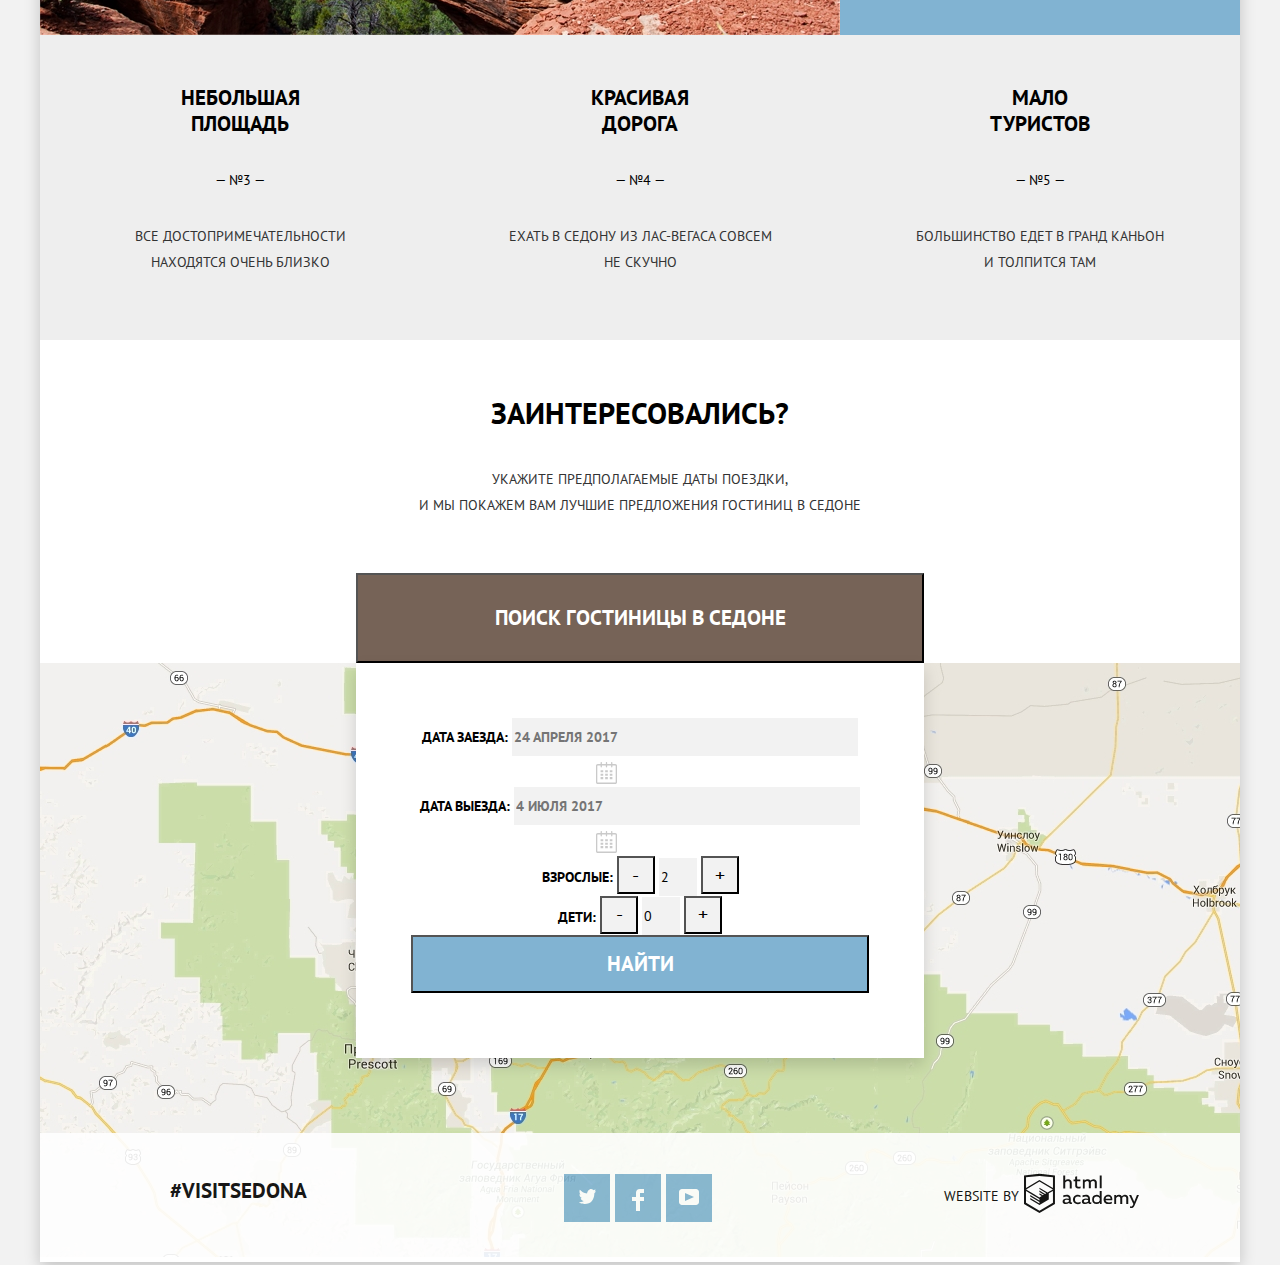
==== commit 8ca87a49: "Поправил" ====
--- a/index.html
+++ b/index.html
@@ -41,37 +41,27 @@
                         <span>— №1 —</span>
                         <p class="first-description">Седона — не атракцион для туристов,<br>там течет своя жизнь там течет своя жизнь</p>
                     </div>
-                    <div class="advantage-first-pic">
-                        <img src="img/real_town.jpg" width="800" height="256" alt="Городок Седона">
-                    </div>
+                    <img src="img/real_town.jpg" width="800" height="256" alt="Городок Седона">
                 </div>
                 <ul class="advantage-first-list">
                     <li class="advantage-first-item">
-                        <span class="icon">
-                            <img src="img/icon-1.svg">
-                        </span>
+                        <img src="img/icon-1.svg">
                         <h3>Жилье</h3>
                         <p>Рекомендуем пожить в настоящем<br> мотеле, все как в кино!</p>
                     </li>
                     <li class="advantage-first-item">
-                        <span class="icon">
-                            <img src="img/icon-3.svg">
-                        </span>
+                        <img src="img/icon-3.svg">
                         <h3>Еда</h3>
                         <p>Всегда заказывайте фирменный бургер,<br>вы не разочаруетесь!</p>
                     </li>
                     <li class="advantage-first-item">
-                        <span class="icon">
-                            <img src="img/icon-2.svg">
-                        </span>
+                        <img src="img/icon-2.svg">
                         <h3>Сувениры</h3>
                         <p>Не только китайского, но и местного<br>производства!</p>
                     </li>
                 </ul>
                 <div class="advantage-second">
-                    <div class="advantage-second-pic">
-                        <img src="img/bridge.jpg" width="800" height="256" alt="Мост в Седоне">
-                    </div>
+                    <img src="img/bridge.jpg" width="800" height="256" alt="Мост в Седоне">
                     <div class="advantage-second-text">
                         <h3 class="second-title">Там есть<br> мост дьявола</h3>
                         <span>— №2 —</span>
--- a/css/style.css
+++ b/css/style.css
@@ -13,7 +13,7 @@
     background-color: #f2f2f2;
     font-family: "PT Sans", Arial, sans-serif;
     font-size: 14px;
-    line-height: 21px;
+    line-height: 26px;
     font-weight: 400;
     color: #000000;
     text-transform: uppercase;
@@ -29,10 +29,17 @@
     list-style: none;
 }
 
+p,
+h2,
+h3,
+span {
+    margin: 0;
+    padding: 0;
+}
+
 .wrapper {
     width: 1200px;
     margin: 0 auto;
-    padding: 0;
     background-color: #ffffff;
     box-shadow: 0 5px 15px 0 rgba(0, 1, 1, .2);
 }
@@ -54,26 +61,17 @@
 
 .page-header {
     position: relative;
-    width: 1200px;
-    margin: 0;
-    padding: 0;
     background-color: #ffffff;
-    color: #000000;
-    font-family: "PT Sans";
-    font-size: 14px;
-    font-weight: 700;
-    line-height: 21px;
 }
 
 .main-navigation {
     display: flex;
-    justify-content: center;
 }
 
 .main-navigation li {
     display: block;
     width: 240px;
-    padding: 20px 0;
+    padding: 15px 0;
     text-align: center;
 }
 
@@ -119,7 +117,7 @@
     background-image: url('../img/polygon.png'), url('../img/background_photo.jpg');
     background-repeat: no-repeat;
     background-position: bottom, top;
-    padding: 60px 0;
+    padding: 76px 0 80px 0;
     margin: 0 auto;
     margin-bottom: 60px;
     border-style: none;
@@ -128,7 +126,6 @@
 .page-banner-img img {
     display: block;
     margin: 0 auto;
-    margin-top: 5px;
 }
 
 
@@ -150,7 +147,8 @@
 }
 
 .advantages-text {
-    padding-top: 20px;
+    padding-top: 35px;
+    padding-bottom: 50px;
     text-align: center;
     color: #333333;
     font-size: 14px;
@@ -161,150 +159,129 @@
 .advantage-first {
     display: flex;
     justify-content: space-between;
-    height: 100%;
-    margin: 0 auto;
-    margin-top: 56px;
+    margin: 0 auto;
 }
 
 .advantage-first-text {
     display: flex;
     flex-grow: 1;
     flex-direction: column;
-    justify-content: flex-start;
+    justify-content: space-between;
 }
 
 .advantage-first-text {
-    margin-bottom: 5px;
     background-color: #81b3d2;
     text-align: center;
-    vertical-align: middle;
     color: #ffffff;
 }
 
 .first-title {
-    margin-top: 45px;
-    font-size: 21px;
-    font-weight: 700;
-}
-
-.first-title span {
-    vertical-align: middle;
+    padding-top: 45px;
+    font-size: 21px;
+    font-weight: 700;
 }
 
 .first-description {
-    margin-top: 25px;
-    margin-bottom: 20px;
+    padding-bottom: 65px;
     font-size: 14px;
     font-weight: 400;
 }
 
 .advantage-first-list {
     display: flex;
-    justify-content: space-around;
-    text-align: center;
-    margin: 56px auto;
+    justify-content: space-between;
+    text-align: center;
+    margin-top: 60px;
+    margin-bottom: 80px;
+}
+
+.advantage-first-item img {
+    display: block;
+    margin-left: auto;
+    margin-right: auto;
 }
 
 .advantage-first-list li {
     width: 400px;
     list-style: none;
-    padding-left: 0;
 }
 
 .advantage-first-list h3 {
-    font-size: 21px;
-    font-weight: 700;
+    padding-top: 30px;
+    font-size: 21px;
+    font-weight: 700;
+    line-height: 21px;
 }
 
 .advantage-first-list p {
-    font-size: 14px;
-    font-weight: 400;
+    padding-top: 30px;
+    font-size: 14px;
+    font-weight: 400;
+    line-height: 21px;
     color: #333333;
 }
 
+.advantage-first img {
+    display: block;
+}
+
 .advantage-second {
     display: flex;
-    justify-content: flex-start;
-    margin-top: 70px;
-}
-
-.advantage-second-pic {
-    height: 100%;
-    margin: 0 auto;
+}
+
+.advantage-second img {
+    display: block;
 }
 
 .advantage-second-text {
     display: flex;
     flex-direction: column;
-    justify-content: flex-start;
-    text-align: center;
-    margin-bottom: 5px;
-}
-
-.advantage-second-text {
     flex-grow: 1;
+    justify-content: space-between;
+    text-align: center;
 }
 
 .advantage-second-text {
     background-color: #81b3d2;
     text-align: center;
-    vertical-align: middle;
     color: #ffffff;
-    background-color: #81b3d2;
-    text-align: center;
-    vertical-align: middle;
-    color: #ffffff;
 }
 
 .second-title {
-    margin-top: 45px;
-    font-size: 21px;
-    font-weight: 700;
-}
-
-.second-title span {
     padding-top: 45px;
-    padding-bottom: 45px;
+    font-size: 21px;
+    font-weight: 700;
 }
 
 .second-description {
-    margin-top: 25px;
-    margin-bottom: 20px;
+    margin-bottom: 65px;
     font-size: 14px;
     font-weight: 400;
 }
 
 .advantage-second-list {
     display: flex;
-    justify-content: space-around;
-    text-align: center;
-    margin: 0 auto;
-    padding-left: 0;
-    padding-top: 15px;
-    padding-bottom: 40px;
+    justify-content: space-between;
+    text-align: center;
+    padding-top: 50px;
+    padding-bottom: 65px;
     background: #eeeeee;
 }
 
-.advantage-second-list li {
+.title-item {
+    padding-bottom: 30px;
+    color: #000000;
+    font-family: "PT Sans";
+    font-size: 21px;
+}
+
+.description-item {
     width: 400px;
-    list-style: none;
-    padding: 0;
-}
-
-.title-item {
-    line-height: 21px;
-    color: #000000;
-    font-family: "PT Sans";
-    font-size: 21px;
-}
-
-.description-item {
-    padding-top: 15px;
+    padding-top: 30px;
     color: #333333;
     font-family: "PT Sans";
     font-size: 14px;
     font-weight: 400;
-    line-height: 21px;
 }
 
 
@@ -328,22 +305,19 @@
 .search {
     width: 568px;
     margin: 0 auto;
-    padding: 50px 0 0;
+    padding-top: 55px;
     text-align: center;
 }
 
 .search p {
-    margin-top: 30px;
+    margin-top: 35px;
+    margin-bottom: 55px;
     font-size: 14px;
     font-weight: 400;
     color: #333333;
 }
 
-.btn-search {}
-
 .searh-modal {
-    /* margin: 0 auto;
-width: 568px; */
     position: absolute;
     width: 568px;
     height: 395px;
@@ -367,7 +341,6 @@
 
 .btn-search {
     width: 568px;
-    margin-top: 32px;
     padding: 30px 0;
     background-color: #766357;
     color: #ffffff;
@@ -632,6 +605,7 @@
 .social-network {
     display: flex;
     justify-content: space-between;
+    align-items: center;
     text-align: center;
     padding-left: 20px;
 }
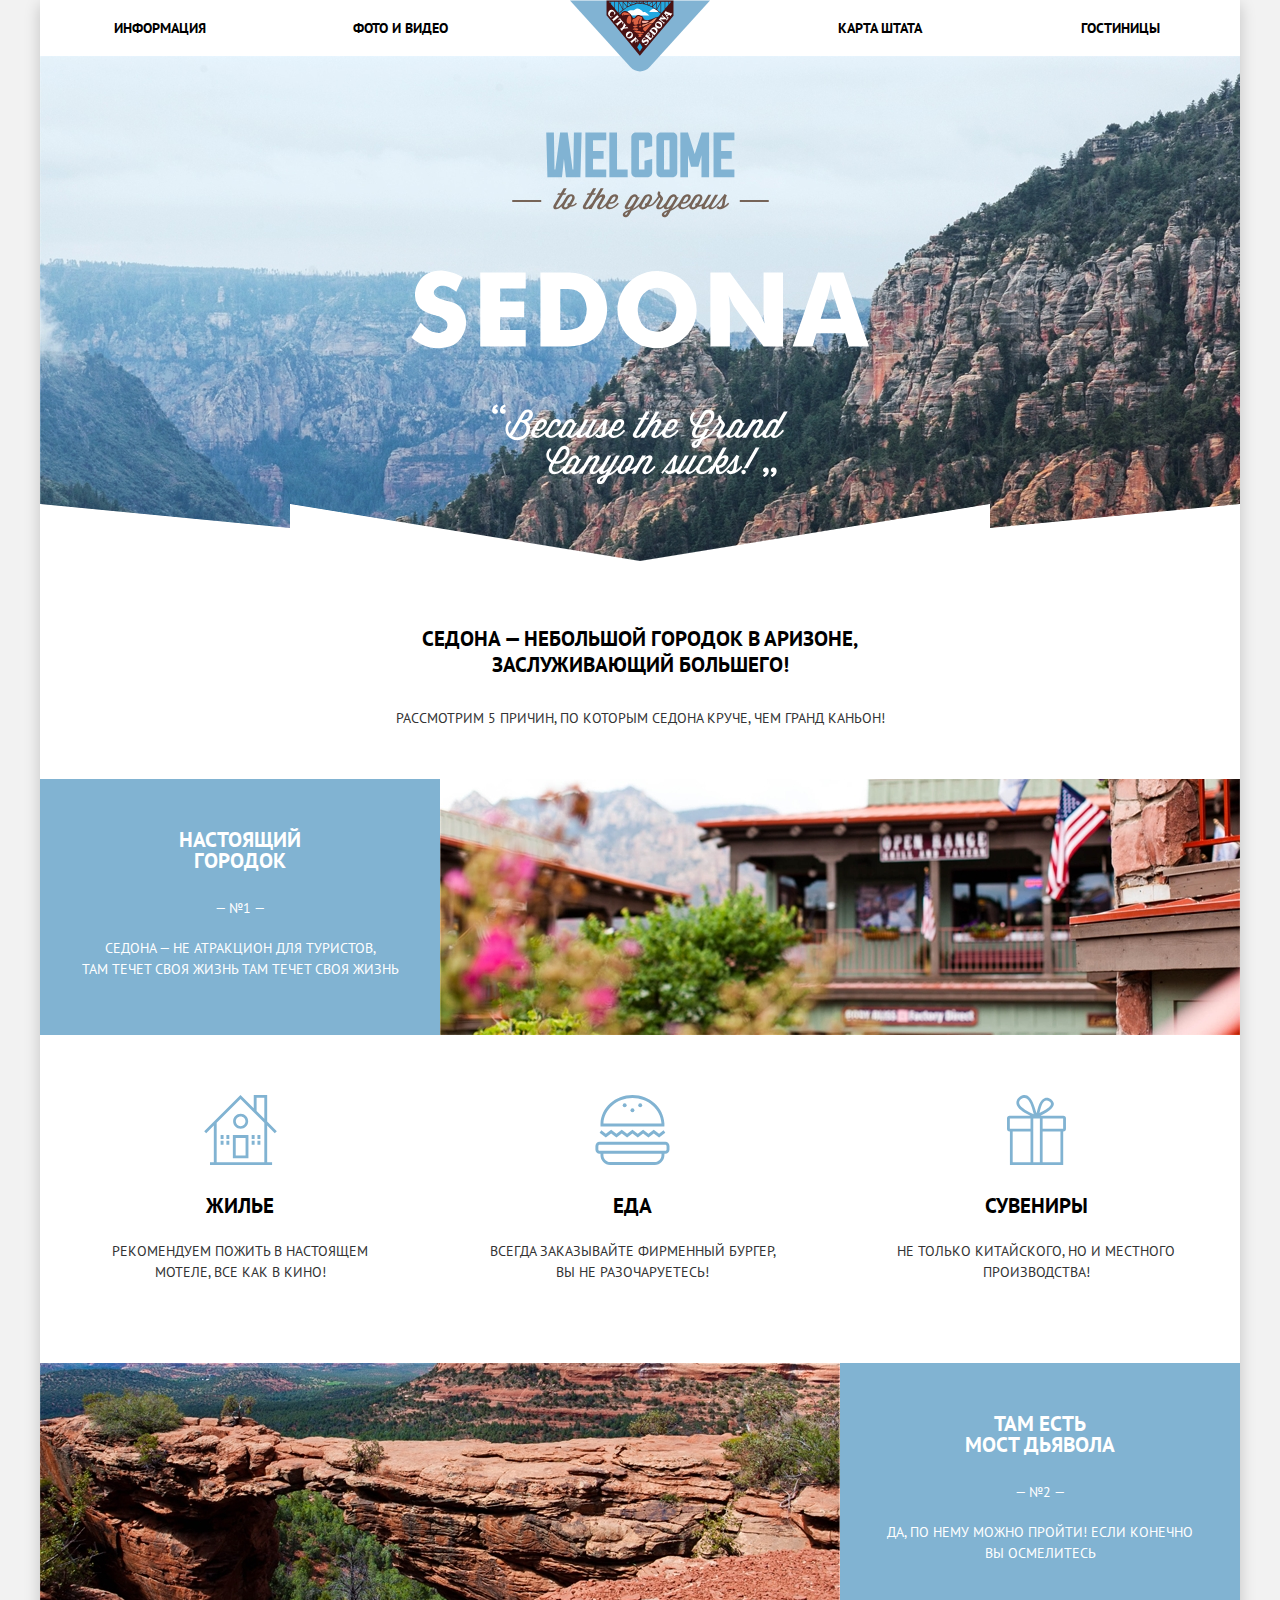
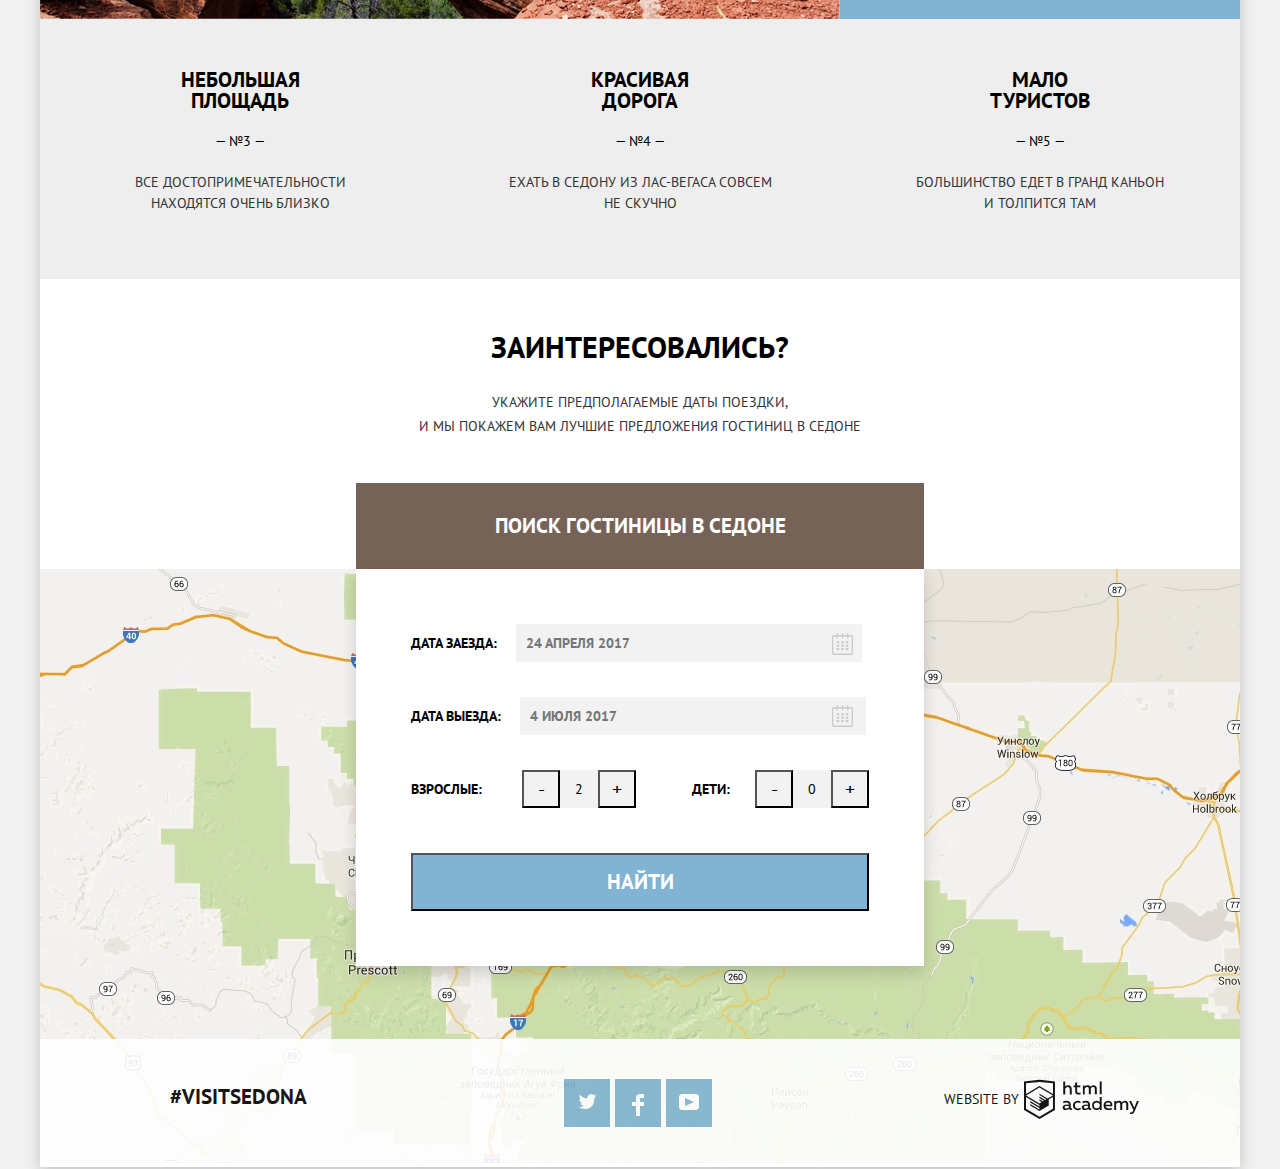
==== commit 17d99404: "Правил-пикселил. Сделал форма" ====
--- a/index.html
+++ b/index.html
@@ -34,58 +34,56 @@
             <section class="advantages">
                 <h2 class="advantages-title">Седона — небольшой городок в Аризоне,<br>заслуживающий большего!</h2>
                 <p class="advantages-text">Рассмотрим 5 причин, по которым Седона круче, чем гранд каньон!</p>
-
-                <div class="advantage-first">
-                    <div class="advantage-first-text">
-                        <h3 class="first-title">Настоящий<br>городок</h3>
+                <div class="advantage">
+                    <div class="advantage-text">
+                        <h3 class="advantage-title">Настоящий<br>городок</h3>
                         <span>— №1 —</span>
-                        <p class="first-description">Седона — не атракцион для туристов,<br>там течет своя жизнь там течет своя жизнь</p>
+                        <p class="advantage-description">Седона — не атракцион для туристов,<br>там течет своя жизнь там течет своя жизнь</p>
                     </div>
                     <img src="img/real_town.jpg" width="800" height="256" alt="Городок Седона">
                 </div>
-                <ul class="advantage-first-list">
-                    <li class="advantage-first-item">
+                <ul class="advantage-list">
+                    <li class="advantage-list-item">
                         <img src="img/icon-1.svg">
                         <h3>Жилье</h3>
                         <p>Рекомендуем пожить в настоящем<br> мотеле, все как в кино!</p>
                     </li>
-                    <li class="advantage-first-item">
+                    <li class="advantage-list-item">
                         <img src="img/icon-3.svg">
                         <h3>Еда</h3>
                         <p>Всегда заказывайте фирменный бургер,<br>вы не разочаруетесь!</p>
                     </li>
-                    <li class="advantage-first-item">
+                    <li class="advantage-list-item">
                         <img src="img/icon-2.svg">
                         <h3>Сувениры</h3>
                         <p>Не только китайского, но и местного<br>производства!</p>
                     </li>
                 </ul>
-                <div class="advantage-second">
+                <div class="advantage">
                     <img src="img/bridge.jpg" width="800" height="256" alt="Мост в Седоне">
-                    <div class="advantage-second-text">
-                        <h3 class="second-title">Там есть<br> мост дьявола</h3>
+                    <div class="advantage-text">
+                        <h3 class="advantage-title">Там есть<br> мост дьявола</h3>
                         <span>— №2 —</span>
-                        <p class="second-description">Да, по нему можно пройти! Если конечно<br>вы осмелитесь</p>
+                        <p class="advantage-description">Да, по нему можно пройти! Если конечно<br>вы осмелитесь</p>
                     </div>
                 </div>
                 <ul class="advantage-second-list">
                     <li class="advantage-second-item">
                         <h3 class="title-item">Небольшая<br>площадь</h3>
-                        <p>— №3 —</p>
+                        <span>— №3 —</span>
                         <p class="description-item">Все достопримечательности<br> находятся очень близко</p>
                     </li>
                     <li class="advantage-second-item">
                         <h3 class="title-item">Красивая<br>дорога</h3>
-                        <p>— №4 —</p>
+                        <span>— №4 —</span>
                         <p class="description-item">Ехать в Седону из Лас-Вегаса совсем<br>не скучно</p>
                     </li>
                     <li class="advantage-second-item">
                         <h3 class="title-item">Мало<br>туристов</h3>
-                        <p>— №5 —</p>
-                        <p class="description-item">Большинство едет В Гранд Каньон<br>и толпится там</p>
+                        <span>— №5 —</span>
+                        <p>Большинство едет В Гранд Каньон<br>и толпится там</p>
                     </li>
                 </ul>
-
             </section>
             <section class="search-hotel">
                 <div class="search">
@@ -96,7 +94,7 @@
                 <div class="searh-modal">
                     <form action="#" method="POST" class="form-search">
                         <div class="form-fields">
-                            <div class="arrival-date">
+                            <div class="form-date">
                                 <label>Дата заезда:
                                         <input type="text" name="date" value="" placeholder="24 апреля 2017" required>
                                     </label>
@@ -104,11 +102,11 @@
                                         <svg xmlns="http://www.w3.org/2000/svg" width="21" height="22" viewBox="0 0 21 22"><path d="M19.251 2.025h-2.845V.648c0-.381-.294-.689-.656-.689-.363 0-.656.308-.656.689v1.377h-3.938V.648c0-.381-.294-.689-.655-.689-.363 0-.657.308-.657.689v1.377H5.906V.648c0-.381-.294-.689-.656-.689-.363 0-.657.308-.657.689v1.377H1.75C.784 2.025 0 2.847 0 3.862v16.302C0 21.179.784 22 1.75 22h17.501c.966 0 1.749-.821 1.749-1.836V3.862c0-1.015-.783-1.837-1.749-1.837zm.437 18.139a.448.448 0 0 1-.437.459H1.75a.45.45 0 0 1-.438-.459V3.862a.45.45 0 0 1 .438-.459h2.844v1.378c0 .381.294.689.657.689.362 0 .656-.308.656-.689V3.403h3.938v1.378c0 .381.294.689.657.689.361 0 .655-.308.655-.689V3.403h3.938v1.378c0 .381.293.689.656.689.362 0 .656-.308.656-.689V3.403h2.845c.241 0 .437.206.437.459v16.302z"/><path d="M4.594 8.225h2.625v2.066H4.594zM4.594 11.668h2.625v2.067H4.594zM4.594 15.112h2.625v2.066H4.594zM9.188 15.112h2.625v2.066H9.188zM9.188 11.668h2.625v2.067H9.188zM9.188 8.225h2.625v2.066H9.188zM13.781 15.112h2.625v2.066h-2.625zM13.781 11.668h2.625v2.067h-2.625zM13.781 8.225h2.625v2.066h-2.625z"/></svg>
                                     </button>
                             </div>
-                            <div class="departure-date">
+                            <div class="form-date">
                                 <label>Дата выезда:
                                         <input type="text" name="date" value="" placeholder="4 июля 2017" required>
                                     </label>
-                                <button type="button" class="calendar">
+                                <button type="button" class="calendar2">
                                         <svg xmlns="http://www.w3.org/2000/svg" class="" width="21" height="22" viewBox="0 0 21 22"><path d="M19.251 2.025h-2.845V.648c0-.381-.294-.689-.656-.689-.363 0-.656.308-.656.689v1.377h-3.938V.648c0-.381-.294-.689-.655-.689-.363 0-.657.308-.657.689v1.377H5.906V.648c0-.381-.294-.689-.656-.689-.363 0-.657.308-.657.689v1.377H1.75C.784 2.025 0 2.847 0 3.862v16.302C0 21.179.784 22 1.75 22h17.501c.966 0 1.749-.821 1.749-1.836V3.862c0-1.015-.783-1.837-1.749-1.837zm.437 18.139a.448.448 0 0 1-.437.459H1.75a.45.45 0 0 1-.438-.459V3.862a.45.45 0 0 1 .438-.459h2.844v1.378c0 .381.294.689.657.689.362 0 .656-.308.656-.689V3.403h3.938v1.378c0 .381.294.689.657.689.361 0 .655-.308.655-.689V3.403h3.938v1.378c0 .381.293.689.656.689.362 0 .656-.308.656-.689V3.403h2.845c.241 0 .437.206.437.459v16.302z"/><path d="M4.594 8.225h2.625v2.066H4.594zM4.594 11.668h2.625v2.067H4.594zM4.594 15.112h2.625v2.066H4.594zM9.188 15.112h2.625v2.066H9.188zM9.188 11.668h2.625v2.067H9.188zM9.188 8.225h2.625v2.066H9.188zM13.781 15.112h2.625v2.066h-2.625zM13.781 11.668h2.625v2.067h-2.625zM13.781 8.225h2.625v2.066h-2.625z"/></svg>
                                     </button>
                             </div>
@@ -126,7 +124,6 @@
                                 <button type="button" class="btn-minus">-</button>
                                 <input id="children" type="text" name="children" value="0">
                                 <button type="button" class="btn-plus"><span>+</span></button>
-
                             </div>
                         </div>
                         <button type="submit" class="btn-main"><span>Найти</span></button>
@@ -138,7 +135,6 @@
                 <img src="img/map.jpg" width="1200" height="594" alt="Поиск отеля на карте города Седона">
             </section>
         </main>
-
         <footer class="footer-page">
             <div class="footer-wrapper">
                 <span class="footer-hashtag">#VISITSEDONA</span>
--- a/css/style.css
+++ b/css/style.css
@@ -13,7 +13,7 @@
     background-color: #f2f2f2;
     font-family: "PT Sans", Arial, sans-serif;
     font-size: 14px;
-    line-height: 26px;
+    line-height: 21px;
     font-weight: 400;
     color: #000000;
     text-transform: uppercase;
@@ -27,14 +27,6 @@
     margin: 0;
     padding: 0;
     list-style: none;
-}
-
-p,
-h2,
-h3,
-span {
-    margin: 0;
-    padding: 0;
 }
 
 .wrapper {
@@ -90,6 +82,7 @@
 .main-navigation a {
     color: #000000;
     font-weight: 700;
+    line-height: 26px;
 }
 
 .main-navigation a:visited {
@@ -118,8 +111,7 @@
     background-repeat: no-repeat;
     background-position: bottom, top;
     padding: 76px 0 80px 0;
-    margin: 0 auto;
-    margin-bottom: 60px;
+    margin-bottom: 65px;
     border-style: none;
 }
 
@@ -137,6 +129,7 @@
 
 .advantages-title {
     margin: 0 auto;
+    padding: 0;
     width: 440px;
     text-align: center;
     color: #000000;
@@ -147,8 +140,8 @@
 }
 
 .advantages-text {
-    padding-top: 35px;
-    padding-bottom: 50px;
+    margin-top: 30px;
+    margin-bottom: 50px;
     text-align: center;
     color: #333333;
     font-size: 14px;
@@ -156,132 +149,122 @@
     text-transform: uppercase;
 }
 
-.advantage-first {
-    display: flex;
-    justify-content: space-between;
-    margin: 0 auto;
-}
-
-.advantage-first-text {
+.advantage {
+    display: flex;
+}
+
+.advantage-text {
     display: flex;
     flex-grow: 1;
     flex-direction: column;
     justify-content: space-between;
 }
 
-.advantage-first-text {
+.advantage-text {
+    margin: 0;
+    padding: 0;
     background-color: #81b3d2;
     text-align: center;
     color: #ffffff;
 }
 
-.first-title {
-    padding-top: 45px;
-    font-size: 21px;
-    font-weight: 700;
-}
-
-.first-description {
-    padding-bottom: 65px;
+.advantage-title {
+    margin-top: 50px;
+    font-size: 21px;
+    font-weight: 700;
+}
+
+.advantage-description {
+    margin-bottom: 55px;
     font-size: 14px;
     font-weight: 400;
 }
 
-.advantage-first-list {
-    display: flex;
-    justify-content: space-between;
-    text-align: center;
-    margin-top: 60px;
-    margin-bottom: 80px;
-}
-
-.advantage-first-item img {
+.advantage-list {
+    display: flex;
+    justify-content: space-between;
+    align-items: center;
+    text-align: center;
+    margin: 60px 65px 80px 72px;
+}
+
+.advantage-list-item img {
     display: block;
     margin-left: auto;
     margin-right: auto;
 }
 
-.advantage-first-list li {
+.advantage-list-item li {
     width: 400px;
     list-style: none;
 }
 
-.advantage-first-list h3 {
-    padding-top: 30px;
-    font-size: 21px;
-    font-weight: 700;
-    line-height: 21px;
-}
-
-.advantage-first-list p {
-    padding-top: 30px;
+.advantage-list h3 {
+    margin: 0;
+    padding: 0;
+    margin-top: 30px;
+    font-size: 21px;
+    font-weight: 700;
+}
+
+.advantage-list p {
+    margin: 0;
+    padding: 0;
+    margin-top: 25px;
+    font-size: 14px;
+    font-weight: 400;
+    color: #333333;
+}
+
+.advantage-list img {
+    display: block;
+    width: 75px;
+    height: 70px;
+}
+
+.advantage-second img {
+    display: block;
+}
+
+.advantage-second-list {
+    display: flex;
+    justify-content: space-between;
+    background: #eeeeee;
+}
+
+.advantage-second-item {
+    width: 400px;
+    display: flex;
+    flex-direction: column;
+    justify-content: space-between;
+    align-items: center;
+    padding: 50px;
+    padding-bottom: 65px;
+}
+
+.title-item {
+    margin: 0;
+    padding: 0;
+    text-align: center;
+    color: #000000;
+    font-family: "PT Sans";
+    font-size: 21px;
+}
+
+.advantage-second-item span {
+    margin: 0;
+    padding: 20px 0;
+}
+
+.advantage-second-item p {
+    margin: 0;
+    padding: 0;
+    text-align: center;
+    color: #333333;
+    font-family: "PT Sans";
     font-size: 14px;
     font-weight: 400;
     line-height: 21px;
-    color: #333333;
-}
-
-.advantage-first img {
-    display: block;
-}
-
-.advantage-second {
-    display: flex;
-}
-
-.advantage-second img {
-    display: block;
-}
-
-.advantage-second-text {
-    display: flex;
-    flex-direction: column;
-    flex-grow: 1;
-    justify-content: space-between;
-    text-align: center;
-}
-
-.advantage-second-text {
-    background-color: #81b3d2;
-    text-align: center;
-    color: #ffffff;
-}
-
-.second-title {
-    padding-top: 45px;
-    font-size: 21px;
-    font-weight: 700;
-}
-
-.second-description {
-    margin-bottom: 65px;
-    font-size: 14px;
-    font-weight: 400;
-}
-
-.advantage-second-list {
-    display: flex;
-    justify-content: space-between;
-    text-align: center;
-    padding-top: 50px;
-    padding-bottom: 65px;
-    background: #eeeeee;
-}
-
-.title-item {
-    padding-bottom: 30px;
-    color: #000000;
-    font-family: "PT Sans";
-    font-size: 21px;
-}
-
-.description-item {
-    width: 400px;
-    padding-top: 30px;
-    color: #333333;
-    font-family: "PT Sans";
-    font-size: 14px;
-    font-weight: 400;
 }
 
 
@@ -290,37 +273,259 @@
 .search-hotel {
     position: relative;
     margin: 0 auto;
-    padding-top: 0;
     text-align: center;
 }
 
 .search-hotel-title {
+    margin-top: 50px;
+    color: #000000;
+    font-size: 30px;
+    font-weight: 700;
+    line-height: 36px;
+}
+
+.search p {
+    margin: 0;
+    padding: 0;
+    margin-top: 25px;
+    font-size: 14px;
+    font-weight: 400;
+    line-height: 24px;
+    color: #333333;
+}
+
+.btn-search {
+    width: 568px;
+    margin-top: 45px;
+    padding: 30px 0;
+    border: none;
+    background-color: #766357;
+    color: #ffffff;
+    font-size: 21px;
+    font-weight: 700;
+    line-height: 26px;
+    text-transform: uppercase;
+    text-align: center;
+}
+
+.btn-search:hover {
+    background-color: #604e43;
+}
+
+.btn-search:active {
+    background-color: #503e33;
+}
+
+.btn-search:active span {
+    margin: 0;
+    padding: 0;
+    opacity: 0.3;
+}
+
+
+/* page hotel */
+
+.hotel-title {
+    width: 210px;
+    color: #000000;
+    font-size: 21px;
+    font-weight: 700;
+    line-height: 26px;
+    text-transform: uppercase;
+}
+
+.hotel-title:hover {
+    width: 210px;
+    color: #81b3d2;
+    font-size: 21px;
+    font-weight: 700;
+    line-height: 26px;
+    text-transform: uppercase;
+}
+
+.hotel-title:active {
+    width: 210px;
+    color: #b2b2b2;
+    font-size: 21px;
+    font-weight: 700;
+    line-height: 26px;
+    text-transform: uppercase;
+}
+
+.hotel-preview span {
+    color: #333333;
+    font-size: 14px;
+    font-weight: 400;
+    line-height: 21px;
+    text-transform: uppercase;
+}
+
+.hotel-amply {
+    display: block;
+    width: 110px;
+    height: 27px;
+    background-color: #88b5d1;
+}
+
+.hotel-amply span {
+    padding-left: 15px;
+    color: #ffffff;
+    font-size: 14px;
+    font-weight: 700;
+    line-height: 21px;
+    text-transform: uppercase;
+}
+
+.hotel-amply:hover {
+    background-color: #669ec0;
+    color: #ffffff;
+}
+
+.hotel-amply:active {
+    background-color: #5496bd;
+}
+
+.hotel-amply:active span {
+    opacity: 0.3;
+}
+
+.hotel-btn {
+    width: 142px;
+    height: 27px;
+    background-color: #766357;
+    color: #ffffff;
+    font-size: 14px;
+    font-weight: 700;
+    line-height: 21px;
+    text-transform: uppercase;
+}
+
+.hotel-btn:hover {
+    background-color: #604e43;
+    color: #ffffff;
+}
+
+.hotel-btn:active {
+    background-color: #503e33;
+    color: #857870;
+}
+
+.rating {
+    text-align: right;
+}
+
+.rating ul {
+    list-style: none;
+}
+
+.rating-value {
+    width: 110px;
+    height: 27px;
+    background-color: #f2f2f2;
+    color: #666666;
+    font-size: 14px;
+    font-weight: 400;
+    line-height: 21px;
+    text-transform: uppercase;
+}
+
+
+/* Footer */
+
+.footer-page {
+    background-color: #ffffff;
+    opacity: 0.9;
+}
+
+.footer-wrapper {
+    width: 1200px;
     margin: 0 auto;
-    color: #000000;
-    font-size: 30px;
-    font-weight: 700;
-    line-height: 36px;
-}
-
-.search {
-    width: 568px;
-    margin: 0 auto;
-    padding-top: 55px;
-    text-align: center;
-}
-
-.search p {
-    margin-top: 35px;
-    margin-bottom: 55px;
-    font-size: 14px;
-    font-weight: 400;
-    color: #333333;
-}
+    padding: 40px 101px 40px 130px;
+}
+
+.footer-wrapper {
+    display: flex;
+    justify-content: space-between;
+}
+
+.footer-hashtag {
+    padding-top: 5px;
+    text-align: left;
+    color: #000000;
+    font-size: 21px;
+    font-weight: 700;
+    line-height: 26px;
+    text-transform: uppercase;
+}
+
+.social-network {
+    display: flex;
+    justify-content: space-between;
+    align-items: center;
+    text-align: center;
+    padding-left: 20px;
+}
+
+.social-network li {
+    list-style: none;
+}
+
+.social-button {
+    display: block;
+    box-sizing: content-box;
+    margin-left: 5px;
+    width: 46px;
+    height: 48px;
+    background-color: #81b3d2;
+}
+
+.social-button img {
+    text-align: center;
+    padding-top: 15px;
+}
+
+.social-button:hover {
+    background-color: #669ec0;
+}
+
+.social-button:active {
+    background-color: #5496bd;
+}
+
+.social-button:active img {
+    opacity: 0.3;
+}
+
+.footer-copyright {
+    display: flex;
+    justify-content: flex-start;
+}
+
+.copyright-img {
+    width: 115px;
+    height: 41px;
+    margin-left: 5px;
+    fill: #000000;
+}
+
+.footer-copyright span {
+    padding-top: 10px;
+}
+
+.copyright-img:hover {
+    fill: #81b3d2;
+}
+
+.copyright-img:active {
+    fill: #bdbbbc;
+}
+
+
+/* Окно поиска гостиницы */
 
 .searh-modal {
     position: absolute;
     width: 568px;
-    height: 395px;
     left: 50%;
     top: 100%;
     margin-left: -284px;
@@ -339,32 +544,15 @@
     height: 470px;
 }
 
-.btn-search {
-    width: 568px;
-    padding: 30px 0;
-    background-color: #766357;
-    color: #ffffff;
-    font-size: 21px;
-    font-weight: 700;
-    line-height: 26px;
-    text-transform: uppercase;
-    text-align: center;
-}
-
-.btn-search:hover {
-    background-color: #604e43;
-}
-
-.btn-search:active {
-    background-color: #503e33;
-}
-
-.btn-search:active span {
-    opacity: 0.3;
+.form-fields {
+    display: flex;
+    flex-wrap: wrap;
+    justify-content: space-between;
 }
 
 .form-fields label,
 .form-folk label {
+    display: block;
     color: #000000;
     font-family: "PT Sans";
     font-size: 14px;
@@ -373,10 +561,13 @@
     text-transform: uppercase;
 }
 
-.form-fields input {
-    outline: none;
+.form-date input {
+    margin-left: 15px;
+    margin-bottom: 35px;
+    padding-left: 10px;
     width: 346px;
     height: 38px;
+    box-sizing: border-box;
     background-color: #f2f2f2;
     font-family: "PT Sans";
     color: #000000;
@@ -398,9 +589,9 @@
 }
 
 .calendar {
-    position: relative;
-    top: 5px;
-    left: -40px;
+    position: absolute;
+    top: 63px;
+    left: 470px;
     background-color: inherit;
     background-image: url("img/calendar.svg");
     width: 21px;
@@ -410,12 +601,70 @@
     fill: #cacaca;
 }
 
+.calendar2 {
+    position: absolute;
+    top: 135px;
+    left: 470px;
+    background-color: inherit;
+    background-image: url("img/calendar.svg");
+    width: 21px;
+    height: 22px;
+    border: none;
+    outline: none;
+    fill: #cacaca;
+}
+
 .calendar:hover {
     fill: #000000;
 }
 
 .calendar:active {
     fill: #81b3d2;
+}
+
+.calendar2:hover {
+    fill: #000000;
+}
+
+.calendar2:active {
+    fill: #81b3d2;
+}
+
+.form-folk {
+    display: flex;
+    justify-content: space-between;
+}
+
+.adults {
+    display: flex;
+    align-items: center;
+}
+
+.adults label {
+    display: block;
+    margin-right: 40px;
+}
+
+.adults input {
+    text-align: center;
+}
+
+.children {
+    display: flex;
+    align-items: center;
+}
+
+.children label {
+    display: block;
+    margin-right: 25px;
+}
+
+.children input {
+    text-align: center;
+}
+
+.btn-minus {
+    margin-left: 10px;
 }
 
 .btn-plus,
@@ -447,6 +696,7 @@
 }
 
 .btn-main {
+    margin-top: 45px;
     width: 458px;
     height: 58px;
     background-color: #81b3d2;
@@ -469,200 +719,8 @@
     opacity: 0.3;
 }
 
-.hotel-title {
-    width: 210px;
-    color: #000000;
-    font-size: 21px;
-    font-weight: 700;
-    line-height: 26px;
-    text-transform: uppercase;
-}
-
-.hotel-title:hover {
-    width: 210px;
-    color: #81b3d2;
-    font-size: 21px;
-    font-weight: 700;
-    line-height: 26px;
-    text-transform: uppercase;
-}
-
-.hotel-title:active {
-    width: 210px;
-    color: #b2b2b2;
-    font-size: 21px;
-    font-weight: 700;
-    line-height: 26px;
-    text-transform: uppercase;
-}
-
-.hotel-preview span {
-    color: #333333;
-    font-size: 14px;
-    font-weight: 400;
-    line-height: 21px;
-    text-transform: uppercase;
-}
-
-.hotel-amply {
-    display: block;
-    width: 110px;
-    height: 27px;
-    background-color: #88b5d1;
-}
-
-.hotel-amply span {
-    padding-left: 15px;
-    color: #ffffff;
-    font-size: 14px;
-    font-weight: 700;
-    line-height: 21px;
-    text-transform: uppercase;
-}
-
-.hotel-amply:hover {
-    background-color: #669ec0;
-    color: #ffffff;
-}
-
-.hotel-amply:active {
-    background-color: #5496bd;
-}
-
-.hotel-amply:active span {
-    opacity: 0.3;
-}
-
-.hotel-btn {
-    width: 142px;
-    height: 27px;
-    background-color: #766357;
-    color: #ffffff;
-    font-size: 14px;
-    font-weight: 700;
-    line-height: 21px;
-    text-transform: uppercase;
-}
-
-.hotel-btn:hover {
-    background-color: #604e43;
-    color: #ffffff;
-}
-
-.hotel-btn:active {
-    background-color: #503e33;
-    color: #857870;
-}
-
-.rating {
-    text-align: right;
-}
-
-.rating ul {
-    list-style: none;
-}
-
-.rating-value {
-    width: 110px;
-    height: 27px;
-    background-color: #f2f2f2;
-    color: #666666;
-    font-size: 14px;
-    font-weight: 400;
-    line-height: 21px;
-    text-transform: uppercase;
-}
-
-
-/* Footer */
-
-.footer-page {
-    background-color: #ffffff;
-    opacity: 0.9;
-}
-
-.footer-wrapper {
-    width: 1200px;
-    margin: 0 auto;
-    padding: 40px 101px 40px 130px;
-}
-
-.footer-wrapper {
-    display: flex;
-    justify-content: space-between;
-}
-
-.footer-hashtag {
-    padding-top: 5px;
-    text-align: left;
-    color: #000000;
-    font-size: 21px;
-    font-weight: 700;
-    line-height: 26px;
-    text-transform: uppercase;
-}
-
-.social-network {
-    display: flex;
-    justify-content: space-between;
-    align-items: center;
-    text-align: center;
-    padding-left: 20px;
-}
-
-.social-network li {
-    list-style: none;
-}
-
-.social-button {
-    display: block;
-    box-sizing: content-box;
-    margin-left: 5px;
-    width: 46px;
-    height: 48px;
-    background-color: #81b3d2;
-}
-
-.social-button img {
-    text-align: center;
-    padding-top: 15px;
-}
-
-.social-button:hover {
-    background-color: #669ec0;
-}
-
-.social-button:active {
-    background-color: #5496bd;
-}
-
-.social-button:active img {
-    opacity: 0.3;
-}
-
-.footer-copyright {
-    display: flex;
-    justify-content: flex-start;
-}
-
-.copyright-img {
-    width: 115px;
-    height: 41px;
-    margin-left: 5px;
-    fill: #000000;
-}
-
-.footer-copyright span {
-    padding-top: 10px;
-}
-
-.copyright-img:hover {
-    fill: #81b3d2;
-}
-
-.copyright-img:active {
-    fill: #bdbbbc;
-}
+
+/* filter */
 
 .hotel-filter {
     background-image: url('../img/filter_background.jpg');
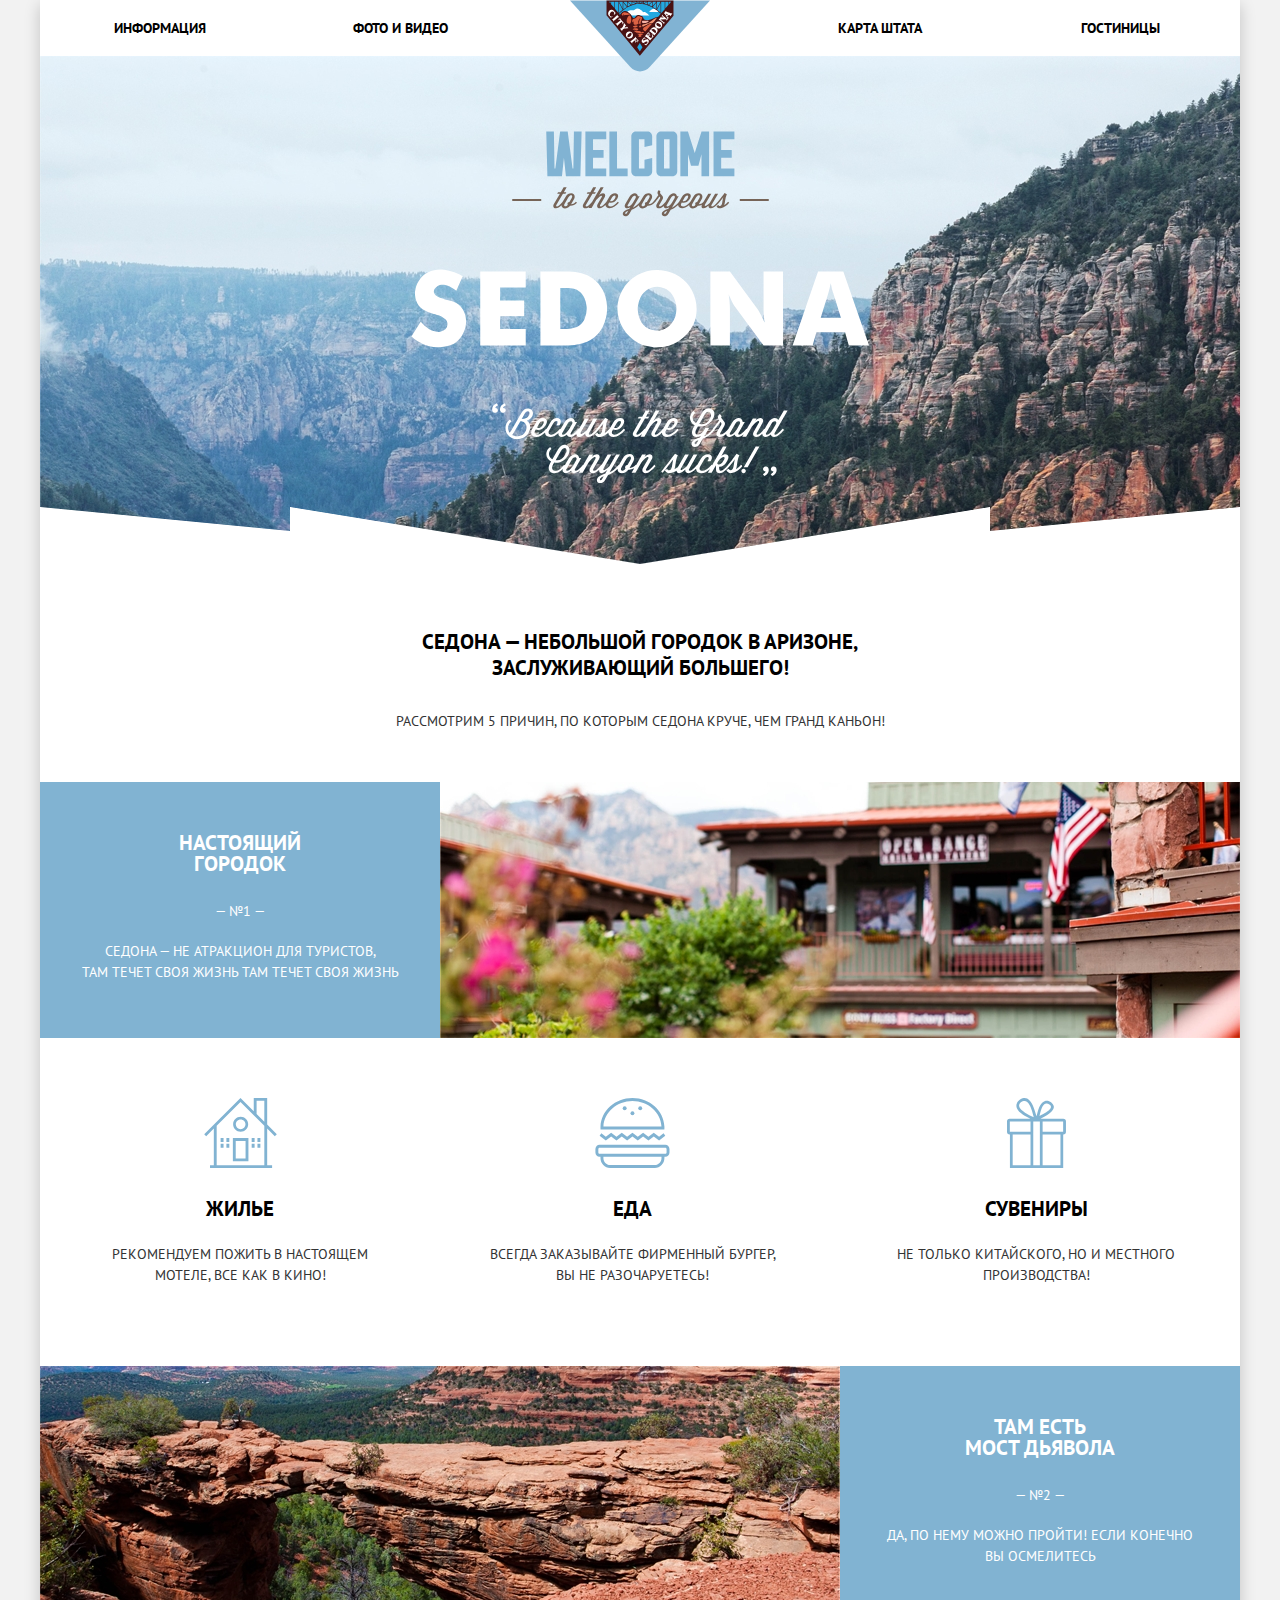
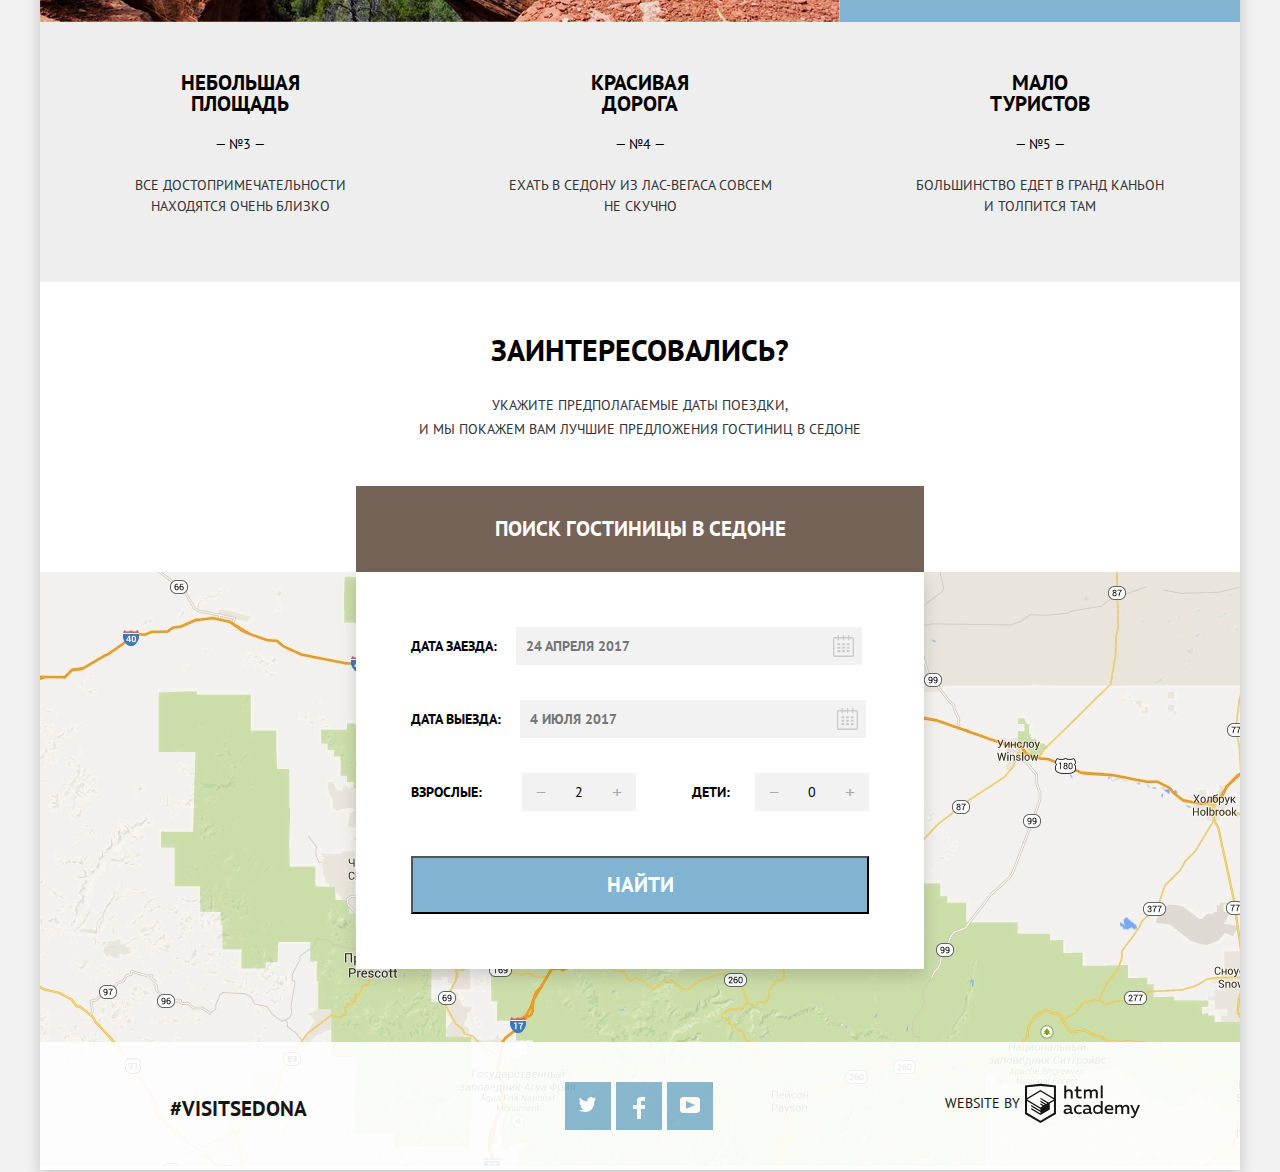
==== commit c0484498: "Финал" ====
--- a/index.html
+++ b/index.html
@@ -13,15 +13,15 @@
     <div class="wrapper">
         <header class="page-header">
             <nav>
+                <div class="page-header-logo">
+                    <img src="img/logo-sedona.svg" width="140" height="72" alt="Логотип города Седона">
+                </div>
                 <ul class="main-navigation">
                     <li><a href="">Информация</a></li>
                     <li><a href="">Фото и видео</a></li>
                     <li><a href="">Карта штата</a></li>
                     <li><a href="catalog.html">Гостиницы</a></li>
                 </ul>
-                <div class="page-header-logo">
-                    <img src="img/logo-sedona.svg" width="140" height="72" alt="Логотип города Седона">
-                </div>
             </nav>
         </header>
         <main>
@@ -91,39 +91,38 @@
                     <p>Укажите предполагаемые даты поездки,<br>и мы покажем Вам лучшие предложения гостиниц в Седоне</p>
                     <button type="button" class="btn-search"><span>Поиск гостиницы в Седоне</span></button>
                 </div>
-                <div class="searh-modal">
+                <div class="searh-modal searh-modal-show">
                     <form action="#" method="POST" class="form-search">
                         <div class="form-fields">
                             <div class="form-date">
                                 <label>Дата заезда:
                                         <input type="text" name="date" value="" placeholder="24 апреля 2017" required>
-                                    </label>
+                                </label>
                                 <button type="button" class="calendar">
-                                        <svg xmlns="http://www.w3.org/2000/svg" width="21" height="22" viewBox="0 0 21 22"><path d="M19.251 2.025h-2.845V.648c0-.381-.294-.689-.656-.689-.363 0-.656.308-.656.689v1.377h-3.938V.648c0-.381-.294-.689-.655-.689-.363 0-.657.308-.657.689v1.377H5.906V.648c0-.381-.294-.689-.656-.689-.363 0-.657.308-.657.689v1.377H1.75C.784 2.025 0 2.847 0 3.862v16.302C0 21.179.784 22 1.75 22h17.501c.966 0 1.749-.821 1.749-1.836V3.862c0-1.015-.783-1.837-1.749-1.837zm.437 18.139a.448.448 0 0 1-.437.459H1.75a.45.45 0 0 1-.438-.459V3.862a.45.45 0 0 1 .438-.459h2.844v1.378c0 .381.294.689.657.689.362 0 .656-.308.656-.689V3.403h3.938v1.378c0 .381.294.689.657.689.361 0 .655-.308.655-.689V3.403h3.938v1.378c0 .381.293.689.656.689.362 0 .656-.308.656-.689V3.403h2.845c.241 0 .437.206.437.459v16.302z"/><path d="M4.594 8.225h2.625v2.066H4.594zM4.594 11.668h2.625v2.067H4.594zM4.594 15.112h2.625v2.066H4.594zM9.188 15.112h2.625v2.066H9.188zM9.188 11.668h2.625v2.067H9.188zM9.188 8.225h2.625v2.066H9.188zM13.781 15.112h2.625v2.066h-2.625zM13.781 11.668h2.625v2.067h-2.625zM13.781 8.225h2.625v2.066h-2.625z"/></svg>
-                                    </button>
+                                    <svg xmlns="http://www.w3.org/2000/svg" width="21" height="22" viewBox="0 0 21 22"><path d="M19.251 2.025h-2.845V.648c0-.381-.294-.689-.656-.689-.363 0-.656.308-.656.689v1.377h-3.938V.648c0-.381-.294-.689-.655-.689-.363 0-.657.308-.657.689v1.377H5.906V.648c0-.381-.294-.689-.656-.689-.363 0-.657.308-.657.689v1.377H1.75C.784 2.025 0 2.847 0 3.862v16.302C0 21.179.784 22 1.75 22h17.501c.966 0 1.749-.821 1.749-1.836V3.862c0-1.015-.783-1.837-1.749-1.837zm.437 18.139a.448.448 0 0 1-.437.459H1.75a.45.45 0 0 1-.438-.459V3.862a.45.45 0 0 1 .438-.459h2.844v1.378c0 .381.294.689.657.689.362 0 .656-.308.656-.689V3.403h3.938v1.378c0 .381.294.689.657.689.361 0 .655-.308.655-.689V3.403h3.938v1.378c0 .381.293.689.656.689.362 0 .656-.308.656-.689V3.403h2.845c.241 0 .437.206.437.459v16.302z"/><path d="M4.594 8.225h2.625v2.066H4.594zM4.594 11.668h2.625v2.067H4.594zM4.594 15.112h2.625v2.066H4.594zM9.188 15.112h2.625v2.066H9.188zM9.188 11.668h2.625v2.067H9.188zM9.188 8.225h2.625v2.066H9.188zM13.781 15.112h2.625v2.066h-2.625zM13.781 11.668h2.625v2.067h-2.625zM13.781 8.225h2.625v2.066h-2.625z"/></svg>
+                                </button>
                             </div>
                             <div class="form-date">
                                 <label>Дата выезда:
-                                        <input type="text" name="date" value="" placeholder="4 июля 2017" required>
-                                    </label>
-                                <button type="button" class="calendar2">
-                                        <svg xmlns="http://www.w3.org/2000/svg" class="" width="21" height="22" viewBox="0 0 21 22"><path d="M19.251 2.025h-2.845V.648c0-.381-.294-.689-.656-.689-.363 0-.656.308-.656.689v1.377h-3.938V.648c0-.381-.294-.689-.655-.689-.363 0-.657.308-.657.689v1.377H5.906V.648c0-.381-.294-.689-.656-.689-.363 0-.657.308-.657.689v1.377H1.75C.784 2.025 0 2.847 0 3.862v16.302C0 21.179.784 22 1.75 22h17.501c.966 0 1.749-.821 1.749-1.836V3.862c0-1.015-.783-1.837-1.749-1.837zm.437 18.139a.448.448 0 0 1-.437.459H1.75a.45.45 0 0 1-.438-.459V3.862a.45.45 0 0 1 .438-.459h2.844v1.378c0 .381.294.689.657.689.362 0 .656-.308.656-.689V3.403h3.938v1.378c0 .381.294.689.657.689.361 0 .655-.308.655-.689V3.403h3.938v1.378c0 .381.293.689.656.689.362 0 .656-.308.656-.689V3.403h2.845c.241 0 .437.206.437.459v16.302z"/><path d="M4.594 8.225h2.625v2.066H4.594zM4.594 11.668h2.625v2.067H4.594zM4.594 15.112h2.625v2.066H4.594zM9.188 15.112h2.625v2.066H9.188zM9.188 11.668h2.625v2.067H9.188zM9.188 8.225h2.625v2.066H9.188zM13.781 15.112h2.625v2.066h-2.625zM13.781 11.668h2.625v2.067h-2.625zM13.781 8.225h2.625v2.066h-2.625z"/></svg>
-                                    </button>
+                                    <input type="text" name="date" value="" placeholder="4 июля 2017" required>
+                                </label>
+                                <button type="button" class="calendar">
+                                    <svg xmlns="http://www.w3.org/2000/svg" class="" width="21" height="22" viewBox="0 0 21 22"><path d="M19.251 2.025h-2.845V.648c0-.381-.294-.689-.656-.689-.363 0-.656.308-.656.689v1.377h-3.938V.648c0-.381-.294-.689-.655-.689-.363 0-.657.308-.657.689v1.377H5.906V.648c0-.381-.294-.689-.656-.689-.363 0-.657.308-.657.689v1.377H1.75C.784 2.025 0 2.847 0 3.862v16.302C0 21.179.784 22 1.75 22h17.501c.966 0 1.749-.821 1.749-1.836V3.862c0-1.015-.783-1.837-1.749-1.837zm.437 18.139a.448.448 0 0 1-.437.459H1.75a.45.45 0 0 1-.438-.459V3.862a.45.45 0 0 1 .438-.459h2.844v1.378c0 .381.294.689.657.689.362 0 .656-.308.656-.689V3.403h3.938v1.378c0 .381.294.689.657.689.361 0 .655-.308.655-.689V3.403h3.938v1.378c0 .381.293.689.656.689.362 0 .656-.308.656-.689V3.403h2.845c.241 0 .437.206.437.459v16.302z"/><path d="M4.594 8.225h2.625v2.066H4.594zM4.594 11.668h2.625v2.067H4.594zM4.594 15.112h2.625v2.066H4.594zM9.188 15.112h2.625v2.066H9.188zM9.188 11.668h2.625v2.067H9.188zM9.188 8.225h2.625v2.066H9.188zM13.781 15.112h2.625v2.066h-2.625zM13.781 11.668h2.625v2.067h-2.625zM13.781 8.225h2.625v2.066h-2.625z"/></svg>
+                                </button>
                             </div>
                         </div>
                         <div class="form-folk">
                             <div class="adults">
                                 <label for="adults">Взрослые:</label>
-                                <button type="button" class="btn-minus">-</button>
+                                <button type="button" class="btn-minus">&#8722;</button>
                                 <input type="text" id="adults" class="number" value="2">
-                                <button type="button" class="btn-plus">+</button>
-
+                                <button type="button" class="btn-plus">&#43;</button>
                             </div>
                             <div class="children">
                                 <label for="children">Дети:</label>
-                                <button type="button" class="btn-minus">-</button>
+                                <button type="button" class="btn-minus">&#8722;</button>
                                 <input id="children" type="text" name="children" value="0">
-                                <button type="button" class="btn-plus"><span>+</span></button>
+                                <button type="button" class="btn-plus">&#43;</button>
                             </div>
                         </div>
                         <button type="submit" class="btn-main"><span>Найти</span></button>
--- a/css/style.css
+++ b/css/style.css
@@ -1,10 +1,12 @@
 html {
+    -webkit-box-sizing: border-box;
     box-sizing: border-box;
 }
 
 *,
 *::before,
 *::after {
+    -webkit-box-sizing: inherit;
     box-sizing: inherit;
 }
 
@@ -33,6 +35,7 @@
     width: 1200px;
     margin: 0 auto;
     background-color: #ffffff;
+    -webkit-box-shadow: 0 5px 15px 0 rgba(0, 1, 1, .2);
     box-shadow: 0 5px 15px 0 rgba(0, 1, 1, .2);
 }
 
@@ -48,15 +51,15 @@
     margin: -1px;
 }
 
-
-/* Навигация */
-
 .page-header {
     position: relative;
     background-color: #ffffff;
+    border-style: none;
 }
 
 .main-navigation {
+    display: -webkit-box;
+    display: -ms-flexbox;
     display: flex;
 }
 
@@ -104,13 +107,11 @@
 }
 
 .page-banner {
-    width: 1200px;
-    height: 505px;
     background-color: #81b3d2;
     background-image: url('../img/polygon.png'), url('../img/background_photo.jpg');
     background-repeat: no-repeat;
     background-position: bottom, top;
-    padding: 76px 0 80px 0;
+    padding: 75px 0 80px 0;
     margin-bottom: 65px;
     border-style: none;
 }
@@ -119,9 +120,6 @@
     display: block;
     margin: 0 auto;
 }
-
-
-/* Блок преимуществ */
 
 .advantages {
     margin: 0 auto;
@@ -150,13 +148,24 @@
 }
 
 .advantage {
+    display: -webkit-box;
+    display: -ms-flexbox;
     display: flex;
 }
 
 .advantage-text {
-    display: flex;
+    display: -webkit-box;
+    display: -ms-flexbox;
+    display: flex;
+    -webkit-box-flex: 1;
+    -ms-flex-positive: 1;
     flex-grow: 1;
+    -webkit-box-orient: vertical;
+    -webkit-box-direction: normal;
+    -ms-flex-direction: column;
     flex-direction: column;
+    -webkit-box-pack: justify;
+    -ms-flex-pack: justify;
     justify-content: space-between;
 }
 
@@ -181,9 +190,12 @@
 }
 
 .advantage-list {
-    display: flex;
-    justify-content: space-between;
-    align-items: center;
+    display: -webkit-box;
+    display: -ms-flexbox;
+    display: flex;
+    -webkit-box-pack: justify;
+    -ms-flex-pack: justify;
+    justify-content: space-between;
     text-align: center;
     margin: 60px 65px 80px 72px;
 }
@@ -227,16 +239,26 @@
 }
 
 .advantage-second-list {
-    display: flex;
+    display: -webkit-box;
+    display: -ms-flexbox;
+    display: flex;
+    -webkit-box-pack: justify;
+    -ms-flex-pack: justify;
     justify-content: space-between;
     background: #eeeeee;
 }
 
 .advantage-second-item {
     width: 400px;
-    display: flex;
+    display: -webkit-box;
+    display: -ms-flexbox;
+    display: flex;
+    -webkit-box-orient: vertical;
+    -webkit-box-direction: normal;
+    -ms-flex-direction: column;
     flex-direction: column;
-    justify-content: space-between;
+    -webkit-box-align: center;
+    -ms-flex-align: center;
     align-items: center;
     padding: 50px;
     padding-bottom: 65px;
@@ -267,9 +289,6 @@
     line-height: 21px;
 }
 
-
-/* Поиск гостиницы */
-
 .search-hotel {
     position: relative;
     margin: 0 auto;
@@ -322,11 +341,383 @@
     opacity: 0.3;
 }
 
-
-/* page hotel */
+.form-wrap {
+    display: -webkit-box;
+    display: -ms-flexbox;
+    display: flex;
+    -webkit-box-pack: justify;
+    -ms-flex-pack: justify;
+    justify-content: space-between;
+}
+
+.filter-wrapper {
+    margin: 0 100px;
+    margin-right: 70px;
+}
+
+.hotel-filter {
+    background-image: url('../img/filter_background.jpg');
+    background-position-x: center;
+    background-position-y: 50%;
+    background-size: 1200px 800px;
+    background-repeat: no-repeat;
+    background-color: rgb(202, 202, 202);
+}
+
+.price {
+    -ms-flex-negative: 1;
+    flex-shrink: 1;
+    margin: 0;
+    padding: 0;
+    color: #ffffff;
+    color: #ffffff;
+    text-transform: uppercase;
+}
+
+.price legend {
+    margin-left: 0;
+    margin-bottom: 10px;
+}
+
+.range-value {
+    position: relative;
+    height: 36px;
+    margin-bottom: 20px;
+    border: 2px solid #ffffff;
+    border-radius: 4px;
+    margin-bottom: 20px;
+}
+
+.min-value input,
+.max-value input {
+    display: inline-block;
+    width: 140px;
+    padding: 10px;
+    background-color: inherit;
+    border: 0;
+    text-align: center;
+    color: #fff;
+    text-transform: uppercase;
+}
+
+.range-value::after {
+    content: "";
+    position: absolute;
+    top: 50%;
+    left: 50%;
+    width: 2px;
+    height: 22px;
+    background: #ffffff;
+    -webkit-transform: translate(-50%, -50%);
+    -ms-transform: translate(-50%, -50%);
+    transform: translate(-50%, -50%);
+}
+
+.ranges {
+    position: relative;
+    margin-bottom: 32px;
+}
+
+.ranges .scale {
+    height: 2px;
+    background: rgba(255, 255, 255, 0.3);
+}
+
+.ranges .bar {
+    width: 80%;
+    height: 2px;
+    background: #ffffff;
+}
+
+.range-toggle {
+    position: absolute;
+    top: -9px;
+    width: 22px;
+    height: 22px;
+    background: #ababab;
+    border: 8px solid #ffffff;
+    border-radius: 50%;
+    -webkit-box-shadow: 0 2px 1px 0 rgba(0, 1, 1, 0.2);
+    box-shadow: 0 2px 1px 0 rgba(0, 1, 1, 0.2);
+    cursor: pointer;
+}
+
+.range-toggle:hover {
+    width: 24px;
+    height: 24px;
+}
+
+.range-toggle-min {
+    left: 0;
+}
+
+.range-toggle-max {
+    left: 80%;
+}
+
+.filter-btn {
+    display: block;
+    margin: 0 auto;
+    padding: 6px 35px;
+    font-size: 14px;
+    line-height: 20px;
+    color: #ffffff;
+    text-transform: uppercase;
+    background: transparent;
+    border: 2px solid #ffffff;
+    border-radius: 2px;
+    cursor: pointer;
+}
+
+.filter-btn:hover {
+    color: #000000;
+    background: #ffffff;
+}
+
+.filter-button {
+    color: #000000;
+    background: #ffffff;
+}
+
+.infrastructure {
+    width: 250px;
+}
+
+.type {
+    width: 250px;
+}
+
+.filter-wrapper ul {
+    list-style: none;
+}
+
+fieldset {
+    border: none;
+}
+
+legend {
+    margin-left: -30px;
+    margin-bottom: 15px;
+    padding-top: 30px;
+    color: #ffffff;
+    font-size: 16px;
+    font-weight: 700;
+    line-height: 21px;
+}
+
+.infrastructure,
+.type {
+    float: left;
+    width: 240px;
+    -webkit-box-sizing: border-box;
+    box-sizing: border-box;
+}
+
+.infrastructure li,
+.type li {
+    padding-bottom: 30px;
+    position: relative;
+    color: #ffffff;
+}
+
+.info-type input[type=checkbox] {
+    display: none;
+}
+
+.info-type input[type=checkbox]+label::after {
+    position: absolute;
+    top: 0;
+    content: "";
+    left: -30px;
+    display: block;
+    width: 23px;
+    height: 23px;
+    background-image: url('/img/checkbox-off.svg');
+}
+
+.info-type input[type=checkbox]:checked+label::after {
+    background-image: url('/img/checkbox-on.svg');
+}
+
+.info-type input[type=checkbox]:disabled+label::after {
+    background-color: #6a6a6a;
+    background-image: url('/img/checkbox-on.svg');
+}
+
+.hotel-rezult {
+    margin: 0;
+    padding-top: 30px;
+    padding-bottom: 30px;
+    border-bottom: 1px solid #e5e5e5;
+}
+
+.found {
+    display: -webkit-box;
+    display: -ms-flexbox;
+    display: flex;
+    -webkit-box-pack: justify;
+    -ms-flex-pack: justify;
+    justify-content: space-between;
+    padding-left: 70px;
+    padding-right: 70px;
+}
+
+.found-title {
+    font-size: 21px;
+    font-weight: 700;
+    line-height: 26px;
+}
+
+.found-sorting {
+    margin-right: 30px;
+    padding-left: 50px;
+    font-family: "PT Sans";
+    font-size: 12px;
+    font-weight: 400;
+    line-height: 18px;
+}
+
+.found-list {
+    display: -webkit-box;
+    display: -ms-flexbox;
+    display: flex;
+    -webkit-box-flex: 1;
+    -ms-flex-positive: 1;
+    flex-grow: 1;
+    -webkit-box-align: center;
+    -ms-flex-align: center;
+    align-items: center;
+}
+
+.found-list button {
+    background: #ffffff;
+    border: none;
+    border-bottom: 1px dotted #000000;
+    opacity: 0.3;
+    font-size: 12px;
+    font-weight: 400;
+    line-height: 18px;
+    text-transform: uppercase;
+}
+
+.now img {
+    fill: #c5c5;
+}
+
+.found-list button:hover {
+    color: #81b3d2;
+    border-bottom: 1px solid #81b3d2;
+    opacity: 1;
+}
+
+.found-list button:active {
+    color: #000000;
+    opacity: 1;
+    border: none;
+}
+
+.found-list .active {
+    color: #81b3d2;
+    opacity: 1;
+    border: none;
+}
+
+.found-list li {
+    margin-right: 25px;
+}
+
+.found-next {
+    display: -webkit-box;
+    display: -ms-flexbox;
+    display: flex;
+    -webkit-box-pack: justify;
+    -ms-flex-pack: justify;
+    justify-content: space-between;
+    background-color: #ffffff;
+}
+
+.found-next button {
+    background-color: #ffffff;
+    border: none;
+}
+
+.up:hover {
+    fill: #000000;
+}
+
+.active {
+    fill: #81b3d2;
+}
+
+.hotel-preview {
+    display: -webkit-box;
+    display: -ms-flexbox;
+    display: flex;
+    -webkit-box-pack: justify;
+    -ms-flex-pack: justify;
+    justify-content: space-between;
+    padding-bottom: 30px;
+    border-bottom: 1px solid #e5e5e5;
+}
+
+.img-wrap {
+    -ms-flex-negative: 0;
+    flex-shrink: 0;
+    margin-left: 72px;
+    margin-top: 30px;
+    margin-right: 30px;
+}
+
+.text-battons-wrap {
+    -webkit-box-flex: 1;
+    -ms-flex-positive: 1;
+    flex-grow: 1;
+}
+
+.text-battons-wrap {
+    display: -webkit-box;
+    display: -ms-flexbox;
+    display: flex;
+    -webkit-box-orient: vertical;
+    -webkit-box-direction: normal;
+    -ms-flex-direction: column;
+    flex-direction: column;
+}
+
+.buttons {
+    display: -webkit-box;
+    display: -ms-flexbox;
+    display: flex;
+    -webkit-box-pack: start;
+    -ms-flex-pack: start;
+    justify-content: flex-start;
+    -webkit-box-align: center;
+    -ms-flex-align: center;
+    align-items: center;
+    margin: 0;
+    padding: 0;
+    padding-top: 10px;
+}
+
+.hotel-text span {
+    display: inline-block;
+    margin: 0;
+    padding: 0;
+    width: 110px;
+}
 
 .hotel-title {
-    width: 210px;
+    margin: 0;
+    padding: 0;
+}
+
+.hotel-title span {
+    margin-bottom: 10px;
+}
+
+.hotel-title h3 {
+    margin-top: 25px;
+    margin-bottom: 10px;
     color: #000000;
     font-size: 21px;
     font-weight: 700;
@@ -334,8 +725,7 @@
     text-transform: uppercase;
 }
 
-.hotel-title:hover {
-    width: 210px;
+.hotel-title h3:hover {
     color: #81b3d2;
     font-size: 21px;
     font-weight: 700;
@@ -352,25 +742,27 @@
     text-transform: uppercase;
 }
 
-.hotel-preview span {
-    color: #333333;
-    font-size: 14px;
-    font-weight: 400;
-    line-height: 21px;
-    text-transform: uppercase;
-}
-
 .hotel-amply {
+    display: -webkit-box;
+    display: -ms-flexbox;
+    display: flex;
+    -webkit-box-pack: justify;
+    -ms-flex-pack: justify;
+    justify-content: space-between;
+    padding: 0;
+    margin: 0;
+    width: 110px;
+    border: none;
+    background-color: #81b3d2;
+}
+
+.hotel-amply span {
     display: block;
     width: 110px;
     height: 27px;
-    background-color: #88b5d1;
-}
-
-.hotel-amply span {
-    padding-left: 15px;
+    border: none;
+    padding: 3px 17px;
     color: #ffffff;
-    font-size: 14px;
     font-weight: 700;
     line-height: 21px;
     text-transform: uppercase;
@@ -392,6 +784,8 @@
 .hotel-btn {
     width: 142px;
     height: 27px;
+    margin-left: 5px;
+    border: none;
     background-color: #766357;
     color: #ffffff;
     font-size: 14px;
@@ -411,16 +805,39 @@
 }
 
 .rating {
-    text-align: right;
-}
-
-.rating ul {
-    list-style: none;
+    display: -webkit-box;
+    display: -ms-flexbox;
+    display: flex;
+    -webkit-box-orient: vertical;
+    -webkit-box-direction: normal;
+    -ms-flex-flow: column;
+    flex-flow: column;
+    -webkit-box-pack: justify;
+    -ms-flex-pack: justify;
+    justify-content: space-between;
+    margin-top: 30px;
+    margin-right: 70px;
+}
+
+.rating-item {
+    display: -webkit-box;
+    display: -ms-flexbox;
+    display: flex;
+    -webkit-box-pack: end;
+    -ms-flex-pack: end;
+    justify-content: flex-end;
+}
+
+.rating-item li {
+    margin-left: 5px;
 }
 
 .rating-value {
+    display: block;
     width: 110px;
-    height: 27px;
+    height: 30px;
+    padding-top: 5px;
+    text-align: center;
     background-color: #f2f2f2;
     color: #666666;
     font-size: 14px;
@@ -440,12 +857,19 @@
 .footer-wrapper {
     width: 1200px;
     margin: 0 auto;
-    padding: 40px 101px 40px 130px;
+    padding: 40px 100px 40px 130px;
 }
 
 .footer-wrapper {
-    display: flex;
-    justify-content: space-between;
+    display: -webkit-box;
+    display: -ms-flexbox;
+    display: flex;
+    -webkit-box-pack: justify;
+    -ms-flex-pack: justify;
+    justify-content: space-between;
+    -webkit-box-align: center;
+    -ms-flex-align: center;
+    align-items: center;
 }
 
 .footer-hashtag {
@@ -459,9 +883,12 @@
 }
 
 .social-network {
-    display: flex;
-    justify-content: space-between;
-    align-items: center;
+    display: -webkit-box;
+    display: -ms-flexbox;
+    display: flex;
+    -webkit-box-pack: justify;
+    -ms-flex-pack: justify;
+    justify-content: space-between;
     text-align: center;
     padding-left: 20px;
 }
@@ -472,6 +899,7 @@
 
 .social-button {
     display: block;
+    -webkit-box-sizing: content-box;
     box-sizing: content-box;
     margin-left: 5px;
     width: 46px;
@@ -497,7 +925,11 @@
 }
 
 .footer-copyright {
-    display: flex;
+    display: -webkit-box;
+    display: -ms-flexbox;
+    display: flex;
+    -webkit-box-pack: start;
+    -ms-flex-pack: start;
     justify-content: flex-start;
 }
 
@@ -519,9 +951,6 @@
 .copyright-img:active {
     fill: #bdbbbc;
 }
-
-
-/* Окно поиска гостиницы */
 
 .searh-modal {
     position: absolute;
@@ -530,8 +959,10 @@
     top: 100%;
     margin-left: -284px;
     padding: 55px;
+    -webkit-box-sizing: border-box;
     box-sizing: border-box;
     background-color: #ffffff;
+    -webkit-box-shadow: 0 7px 15px 0 rgba(0, 1, 1, 0.15);
     box-shadow: 0 7px 15px 0 rgba(0, 1, 1, 0.15);
     z-index: 5;
     visibility: visible;
@@ -545,8 +976,13 @@
 }
 
 .form-fields {
-    display: flex;
+    display: -webkit-box;
+    display: -ms-flexbox;
+    display: flex;
+    -ms-flex-wrap: wrap;
     flex-wrap: wrap;
+    -webkit-box-pack: justify;
+    -ms-flex-pack: justify;
     justify-content: space-between;
 }
 
@@ -559,6 +995,10 @@
     font-weight: 700;
     line-height: 26px;
     text-transform: uppercase;
+}
+
+.form-date {
+    position: relative;
 }
 
 .form-date input {
@@ -567,10 +1007,9 @@
     padding-left: 10px;
     width: 346px;
     height: 38px;
+    -webkit-box-sizing: border-box;
     box-sizing: border-box;
     background-color: #f2f2f2;
-    font-family: "PT Sans";
-    color: #000000;
     font-size: 14px;
     font-weight: 700;
     line-height: 26px;
@@ -578,39 +1017,25 @@
     border: none;
 }
 
-input:hover {
-    font: inherit;
-    background-color: #f2f2f2;
-}
-
-input:focus {
-    font: inherit;
+.form-date input:hover {
+    background-color: #ebebeb;
+}
+
+.form-date input:focus {
     background-color: #ffffff;
+    border: 2px solid #e5e5e5;
 }
 
 .calendar {
     position: absolute;
-    top: 63px;
-    left: 470px;
+    top: 8px;
+    right: 8px;
+    padding: 0px;
     background-color: inherit;
     background-image: url("img/calendar.svg");
     width: 21px;
     height: 22px;
     border: none;
-    outline: none;
-    fill: #cacaca;
-}
-
-.calendar2 {
-    position: absolute;
-    top: 135px;
-    left: 470px;
-    background-color: inherit;
-    background-image: url("img/calendar.svg");
-    width: 21px;
-    height: 22px;
-    border: none;
-    outline: none;
     fill: #cacaca;
 }
 
@@ -622,21 +1047,21 @@
     fill: #81b3d2;
 }
 
-.calendar2:hover {
-    fill: #000000;
-}
-
-.calendar2:active {
-    fill: #81b3d2;
-}
-
 .form-folk {
-    display: flex;
+    display: -webkit-box;
+    display: -ms-flexbox;
+    display: flex;
+    -webkit-box-pack: justify;
+    -ms-flex-pack: justify;
     justify-content: space-between;
 }
 
 .adults {
-    display: flex;
+    display: -webkit-box;
+    display: -ms-flexbox;
+    display: flex;
+    -webkit-box-align: center;
+    -ms-flex-align: center;
     align-items: center;
 }
 
@@ -650,7 +1075,11 @@
 }
 
 .children {
-    display: flex;
+    display: -webkit-box;
+    display: -ms-flexbox;
+    display: flex;
+    -webkit-box-align: center;
+    -ms-flex-align: center;
     align-items: center;
 }
 
@@ -673,8 +1102,15 @@
     height: 38px;
     outline: none;
     background-color: #f2f2f2;
+    color: #a9a9a9;
     margin: 0;
     font-size: 20px;
+    border: none;
+}
+
+.btn-plus:hover,
+.btn-minus:hover {
+    color: #000000;
 }
 
 .btn-plus:active,
@@ -690,7 +1126,6 @@
 .children input {
     width: 38px;
     height: 38px;
-    outline: none;
     border: none;
     background-color: #f2f2f2;
 }
@@ -717,104 +1152,4 @@
 
 .btn-main:active span {
     opacity: 0.3;
-}
-
-
-/* filter */
-
-.hotel-filter {
-    background-image: url('../img/filter_background.jpg');
-    background-position-x: center;
-    background-position-y: 50%;
-    background-size: initial;
-    background-repeat: no-repeat;
-    background-color: rgb(202, 202, 202);
-}
-
-.filter-wrapper {
-    padding: 30px 70px;
-}
-
-.form-wrap {
-    display: flex;
-    justify-content: space-between;
-    width: 100%;
-}
-
-.info-type {
-    display: flex;
-}
-
-.price-wrap {
-    width: 328px;
-    align-items: center;
-}
-
-.infrastructure {
-    width: 250px;
-    margin-right: 20px;
-}
-
-.type {
-    width: 250px;
-}
-
-.filter-wrapper ul {
-    list-style: none;
-}
-
-.hotel-rezult {
-    margin: 0 auto;
-    padding-top: 15px;
-    padding-left: 72px;
-}
-
-.found-text p {
-    float: left;
-}
-
-.found {
-    display: flex;
-    justify-content: space-between;
-}
-
-.found-list {
-    display: flex;
-    justify-content: space-between;
-}
-
-.found-list ul {
-    list-style: none;
-}
-
-.found-next {
-    display: flex;
-    justify-content: space-between;
-}
-
-.found-next li {
-    list-style: none;
-}
-
-.hotel-preview {
-    display: flex;
-    justify-content: space-between;
-}
-
-.img-wrap {
-    flex-shrink: 0;
-    margin-left: 72px;
-    margin-top: 30px;
-    margin-right: 30px;
-}
-
-.text-battons-wrap {
-    flex-grow: 1;
-    /* min-width: 810px; */
-}
-
-.buttons {
-    display: flex;
-    justify-content: flex-start;
-    margin-top: 15px;
 }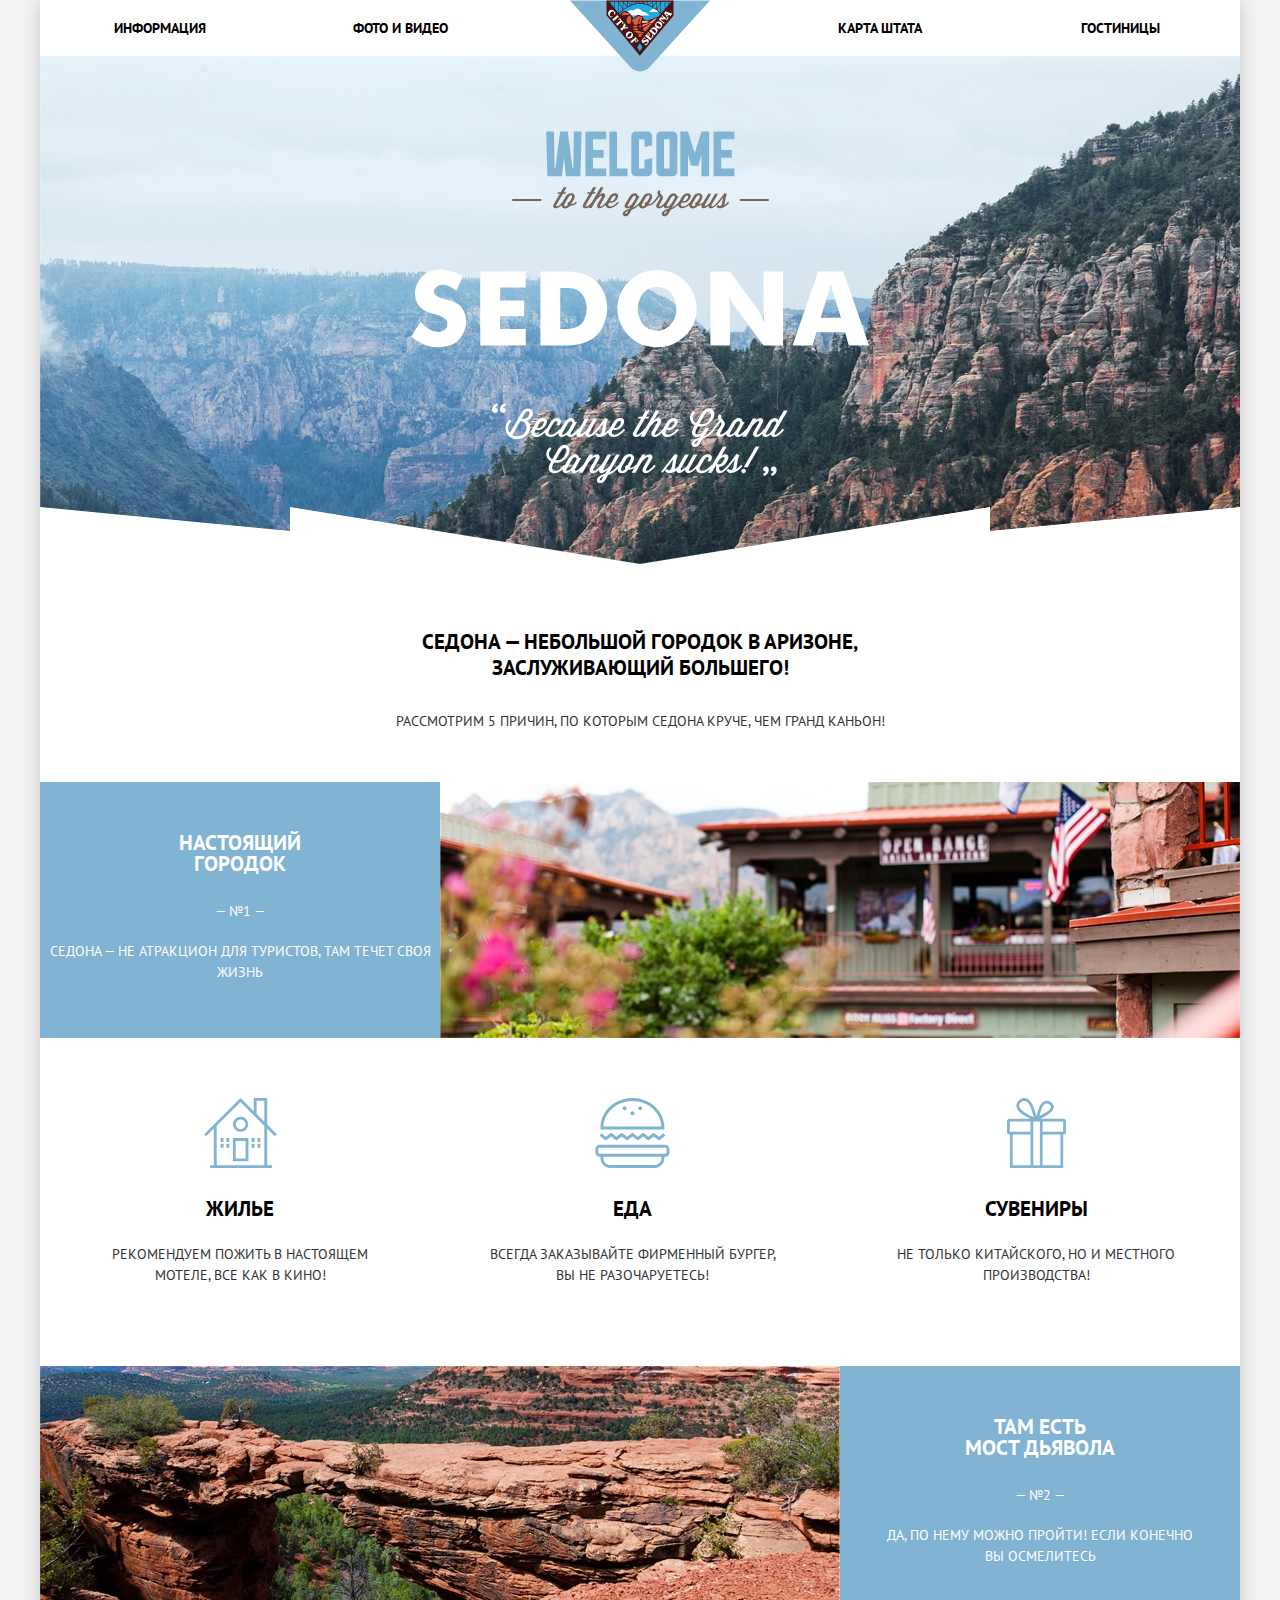
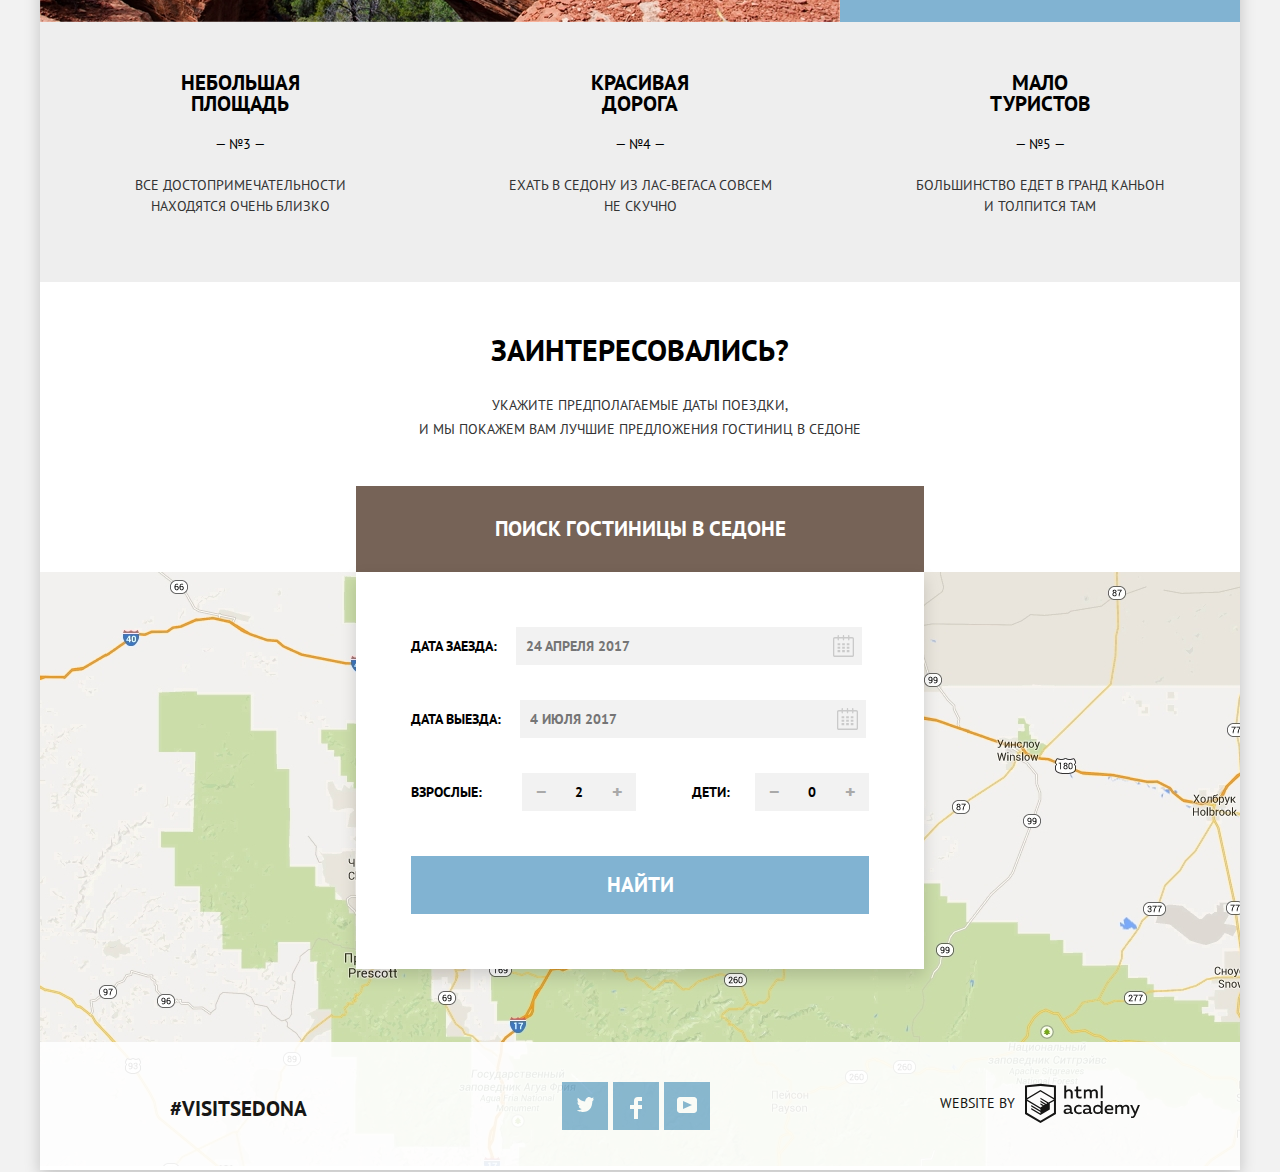
==== commit 219f4ed9: "текст" ====
--- a/index.html
+++ b/index.html
@@ -38,7 +38,7 @@
                     <div class="advantage-text">
                         <h3 class="advantage-title">Настоящий<br>городок</h3>
                         <span>— №1 —</span>
-                        <p class="advantage-description">Седона — не атракцион для туристов,<br>там течет своя жизнь там течет своя жизнь</p>
+                        <p class="advantage-description">Седона — не атракцион для туристов, там течет своя жизнь</p>
                     </div>
                     <img src="img/real_town.jpg" width="800" height="256" alt="Городок Седона">
                 </div>
--- a/css/style.css
+++ b/css/style.css
@@ -154,6 +154,8 @@
 }
 
 .advantage-text {
+    width: 400px;
+    padding: 45px 60px;
     display: -webkit-box;
     display: -ms-flexbox;
     display: flex;
@@ -269,7 +271,6 @@
     padding: 0;
     text-align: center;
     color: #000000;
-    font-family: "PT Sans";
     font-size: 21px;
 }
 
@@ -283,7 +284,6 @@
     padding: 0;
     text-align: center;
     color: #333333;
-    font-family: "PT Sans";
     font-size: 14px;
     font-weight: 400;
     line-height: 21px;
@@ -513,35 +513,75 @@
     box-sizing: border-box;
 }
 
+
+/* Option */
+
+.option {
+    display: block;
+    margin-bottom: 0.5em;
+}
+
+
+/* Check */
+
+.check {
+    padding-left: 0.2em;
+}
+
+.check__input {
+    position: absolute;
+    -webkit-appearance: none;
+    -moz-appearance: none;
+    appearance: none;
+}
+
+.check__box {
+    position: absolute;
+    margin-left: -2.2em;
+    width: 23px;
+    height: 23px;
+    /* width: 1em;
+    height: 1em; */
+    background-image: url('/img/checkbox-off.svg');
+}
+
+
+/* Checked */
+
+.check__input:checked+.check__box {
+    background-image: url('/img/checkbox-on.svg');
+    width: 26px;
+    height: 23px;
+}
+
+
+/* Focused */
+
+.check__input:hover+.check__box {
+    background-image: url('/img/checkbox-off.svg');
+}
+
+.check__input:checked:hover+.check__box {
+    background-image: url('/img/checkbox-on.svg');
+}
+
+
+/* Disabled */
+
+.check__input:disabled+.check__box {
+    background-image: url('/img/checkbox-off_disabled.svg');
+    opacity: 0.3;
+}
+
+.check__input:checked:disabled+.check__box {
+    background-image: url('/img/checkbox-on_disabled.svg');
+}
+
 .infrastructure li,
 .type li {
-    padding-bottom: 30px;
+    padding-bottom: 15px;
     position: relative;
     color: #ffffff;
-}
-
-.info-type input[type=checkbox] {
-    display: none;
-}
-
-.info-type input[type=checkbox]+label::after {
-    position: absolute;
-    top: 0;
-    content: "";
-    left: -30px;
-    display: block;
-    width: 23px;
-    height: 23px;
-    background-image: url('/img/checkbox-off.svg');
-}
-
-.info-type input[type=checkbox]:checked+label::after {
-    background-image: url('/img/checkbox-on.svg');
-}
-
-.info-type input[type=checkbox]:disabled+label::after {
-    background-color: #6a6a6a;
-    background-image: url('/img/checkbox-on.svg');
 }
 
 .hotel-rezult {
@@ -571,7 +611,6 @@
 .found-sorting {
     margin-right: 30px;
     padding-left: 50px;
-    font-family: "PT Sans";
     font-size: 12px;
     font-weight: 400;
     line-height: 18px;
@@ -590,13 +629,14 @@
 }
 
 .found-list button {
+    padding: 0;
     background: #ffffff;
     border: none;
     border-bottom: 1px dotted #000000;
     opacity: 0.3;
     font-size: 12px;
     font-weight: 400;
-    line-height: 18px;
+    line-height: 14px;
     text-transform: uppercase;
 }
 
@@ -606,7 +646,7 @@
 
 .found-list button:hover {
     color: #81b3d2;
-    border-bottom: 1px solid #81b3d2;
+    border-bottom: 1px dotted #81b3d2;
     opacity: 1;
 }
 
@@ -641,8 +681,8 @@
     border: none;
 }
 
-.up:hover {
-    fill: #000000;
+.up img:hover {
+    background-image: url('/img/icon-up-dir.svg');
 }
 
 .active {
@@ -936,7 +976,7 @@
 .copyright-img {
     width: 115px;
     height: 41px;
-    margin-left: 5px;
+    margin-left: 10px;
     fill: #000000;
 }
 
@@ -990,7 +1030,6 @@
 .form-folk label {
     display: block;
     color: #000000;
-    font-family: "PT Sans";
     font-size: 14px;
     font-weight: 700;
     line-height: 26px;
@@ -1063,6 +1102,7 @@
     -webkit-box-align: center;
     -ms-flex-align: center;
     align-items: center;
+    font-weight: 700;
 }
 
 .adults label {
@@ -1072,6 +1112,7 @@
 
 .adults input {
     text-align: center;
+    font-weight: 700;
 }
 
 .children {
@@ -1081,6 +1122,7 @@
     -webkit-box-align: center;
     -ms-flex-align: center;
     align-items: center;
+    font-weight: 700;
 }
 
 .children label {
@@ -1090,6 +1132,7 @@
 
 .children input {
     text-align: center;
+    font-weight: 700;
 }
 
 .btn-minus {
@@ -1106,6 +1149,7 @@
     margin: 0;
     font-size: 20px;
     border: none;
+    font-weight: 700;
 }
 
 .btn-plus:hover,
@@ -1134,6 +1178,7 @@
     margin-top: 45px;
     width: 458px;
     height: 58px;
+    border: none;
     background-color: #81b3d2;
     color: #ffffff;
     font-size: 21px;
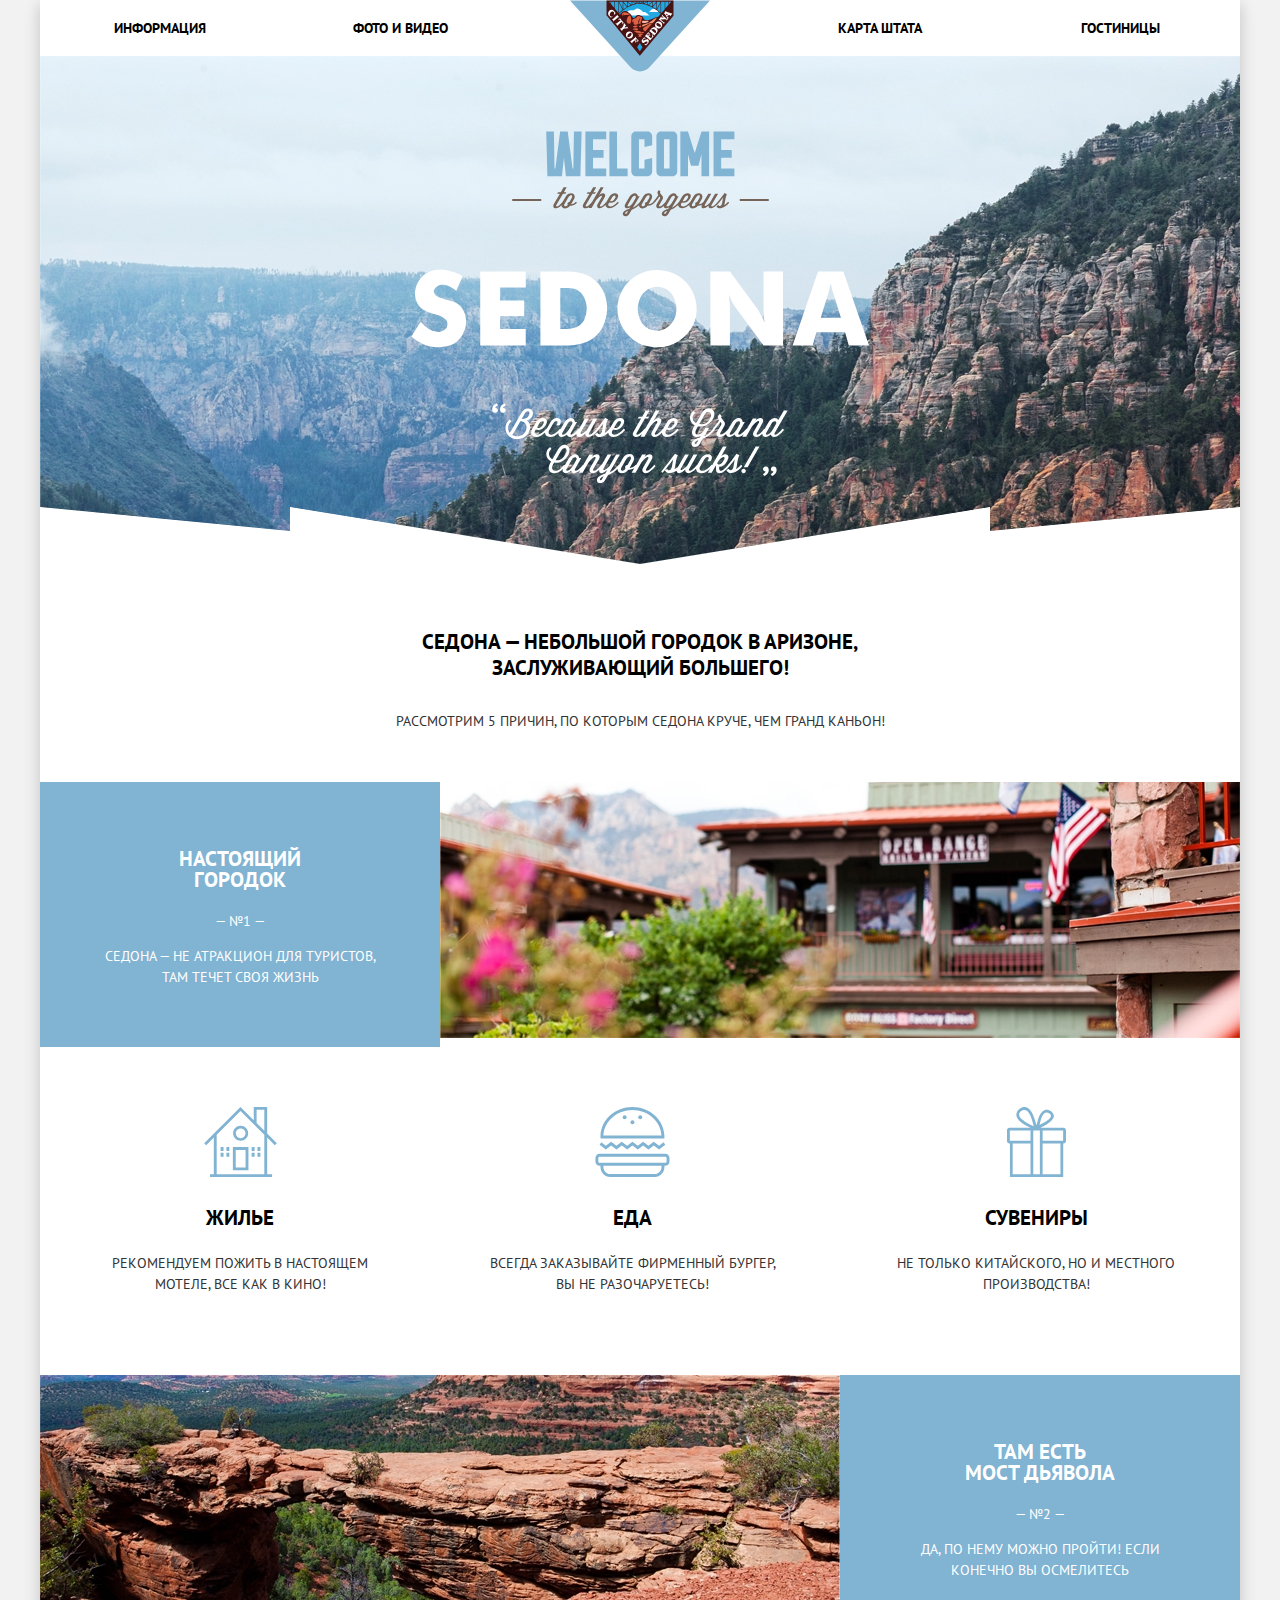
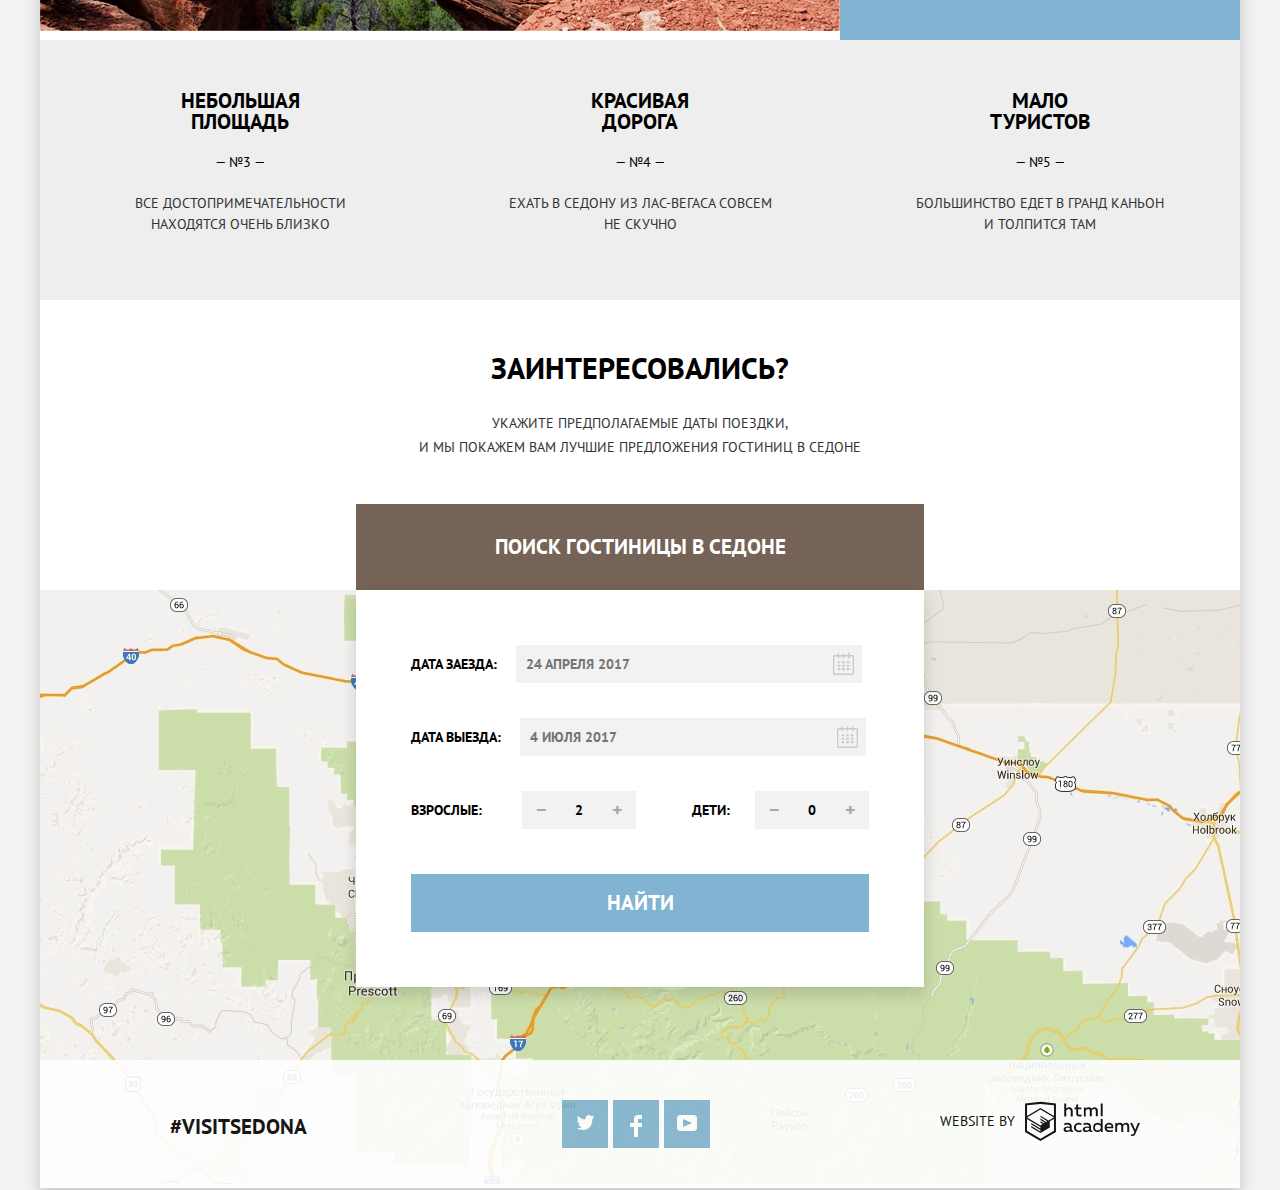
==== commit c5793456: "картинки" ====
--- a/index.html
+++ b/index.html
@@ -64,7 +64,7 @@
                     <div class="advantage-text">
                         <h3 class="advantage-title">Там есть<br> мост дьявола</h3>
                         <span>— №2 —</span>
-                        <p class="advantage-description">Да, по нему можно пройти! Если конечно<br>вы осмелитесь</p>
+                        <p class="advantage-description">Да, по нему можно пройти! Если конечно вы осмелитесь</p>
                     </div>
                 </div>
                 <ul class="advantage-second-list">
--- a/css/style.css
+++ b/css/style.css
@@ -156,6 +156,9 @@
 .advantage-text {
     width: 400px;
     padding: 45px 60px;
+    background-color: #81b3d2;
+    text-align: center;
+    color: #ffffff;
     display: -webkit-box;
     display: -ms-flexbox;
     display: flex;
@@ -171,22 +174,12 @@
     justify-content: space-between;
 }
 
-.advantage-text {
-    margin: 0;
-    padding: 0;
-    background-color: #81b3d2;
-    text-align: center;
-    color: #ffffff;
-}
-
 .advantage-title {
-    margin-top: 50px;
     font-size: 21px;
     font-weight: 700;
 }
 
 .advantage-description {
-    margin-bottom: 55px;
     font-size: 14px;
     font-weight: 400;
 }
@@ -236,7 +229,7 @@
     height: 70px;
 }
 
-.advantage-second img {
+.advantage img {
     display: block;
 }
 
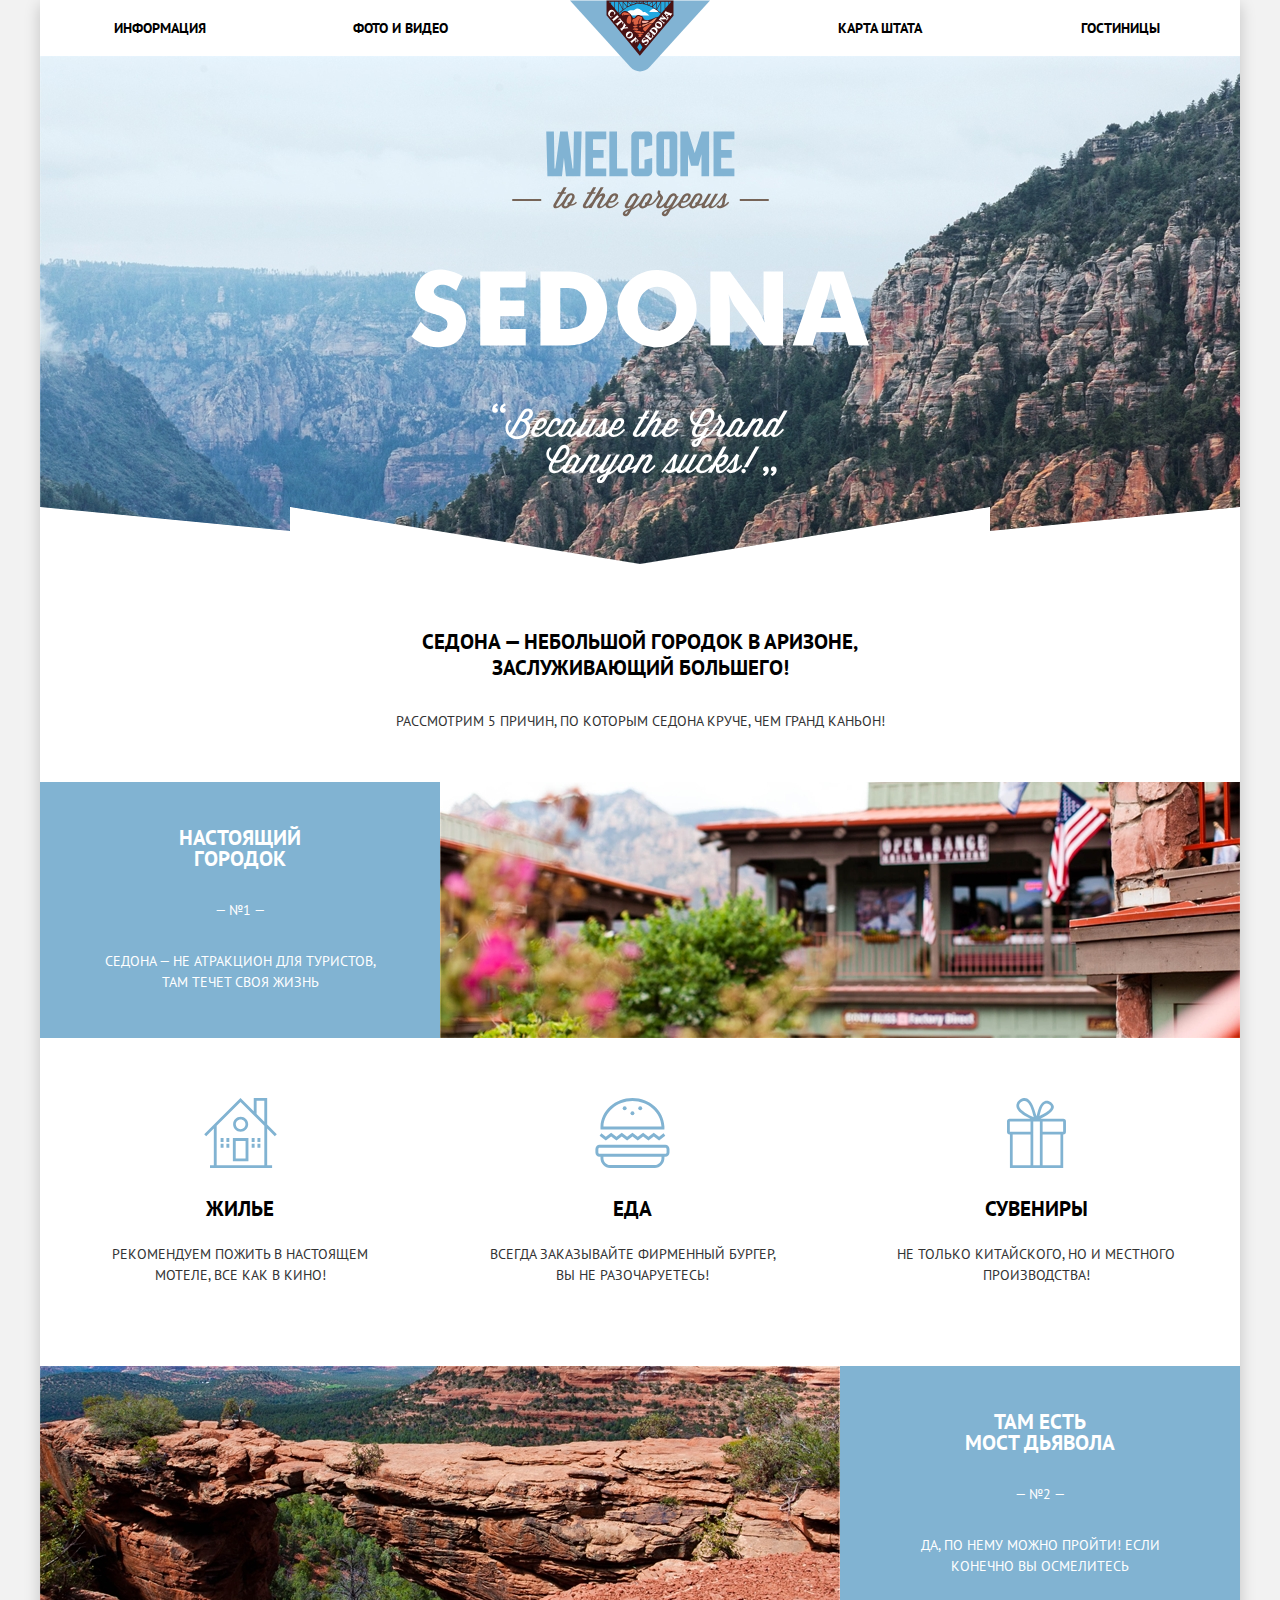
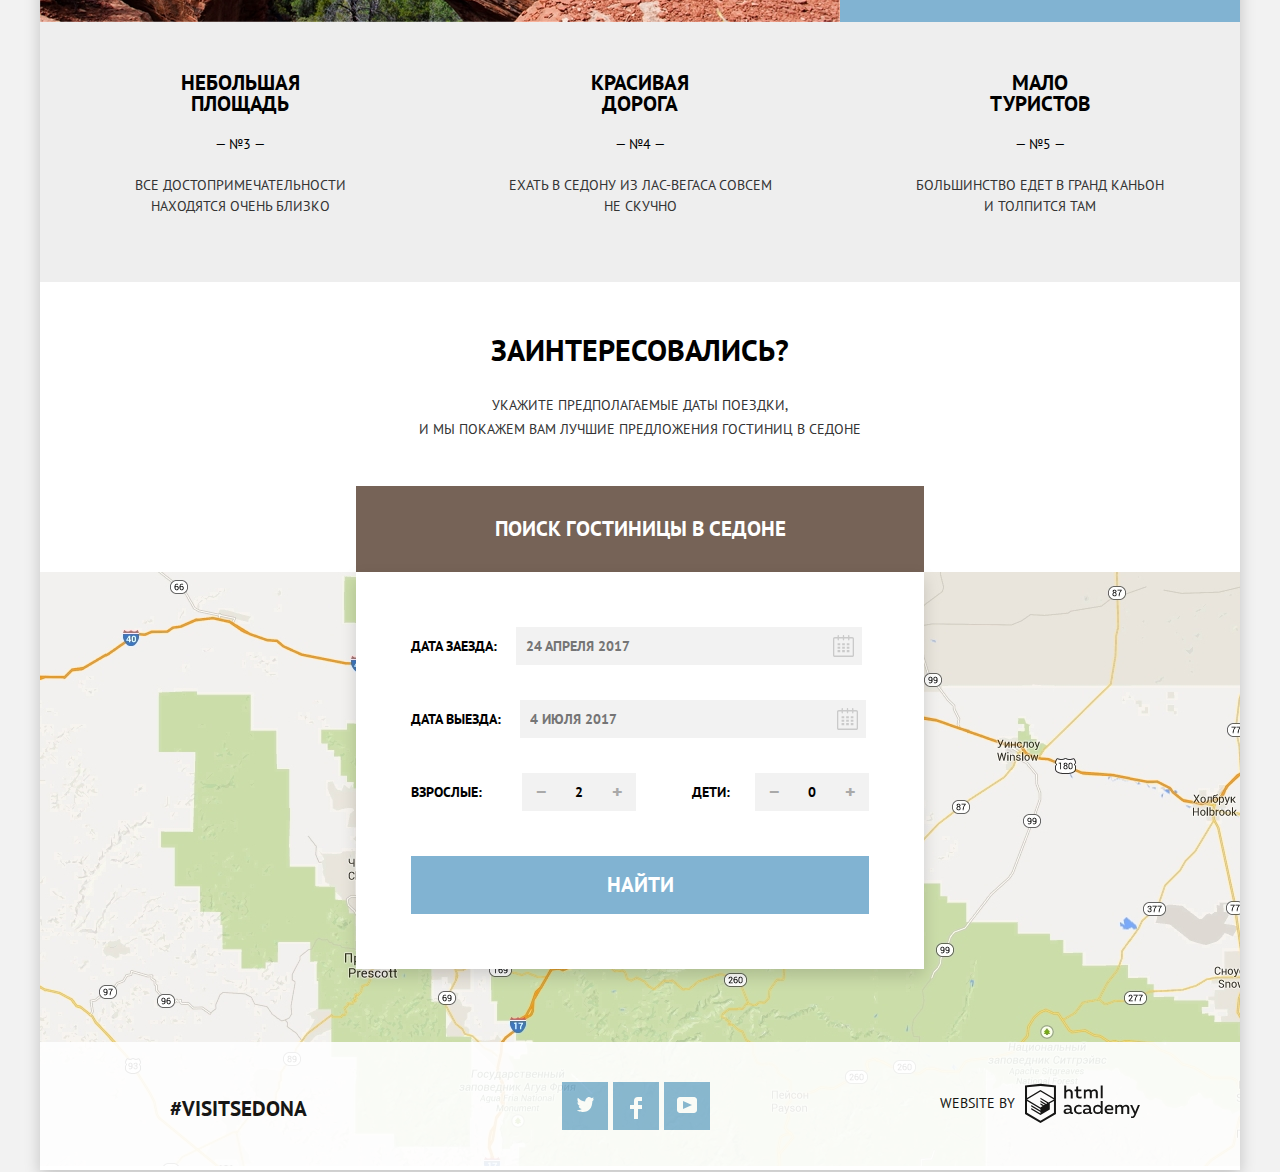
==== commit 2b89fbc1: "На защиту" ====
--- a/index.html
+++ b/index.html
@@ -44,17 +44,17 @@
                 </div>
                 <ul class="advantage-list">
                     <li class="advantage-list-item">
-                        <img src="img/icon-1.svg">
+                        <img src="img/icon-1.svg" alt="Дом в Седоне">
                         <h3>Жилье</h3>
                         <p>Рекомендуем пожить в настоящем<br> мотеле, все как в кино!</p>
                     </li>
                     <li class="advantage-list-item">
-                        <img src="img/icon-3.svg">
+                        <img src="img/icon-3.svg" alt="Заказать еду в Седоне">
                         <h3>Еда</h3>
                         <p>Всегда заказывайте фирменный бургер,<br>вы не разочаруетесь!</p>
                     </li>
                     <li class="advantage-list-item">
-                        <img src="img/icon-2.svg">
+                        <img src="img/icon-2.svg" alt="Купить сувениры в Седоне">
                         <h3>Сувениры</h3>
                         <p>Не только китайского, но и местного<br>производства!</p>
                     </li>
--- a/css/style.css
+++ b/css/style.css
@@ -175,6 +175,7 @@
 }
 
 .advantage-title {
+    margin: 0;
     font-size: 21px;
     font-weight: 700;
 }
@@ -182,6 +183,7 @@
 .advantage-description {
     font-size: 14px;
     font-weight: 400;
+    margin: 0;
 }
 
 .advantage-list {
@@ -562,12 +564,11 @@
 /* Disabled */
 
 .check__input:disabled+.check__box {
-    background-image: url('/img/checkbox-off_disabled.svg');
-    opacity: 0.3;
+    background-image: url('/img/checkbox-off-3.svg');
 }
 
 .check__input:checked:disabled+.check__box {
-    background-image: url('/img/checkbox-on_disabled.svg');
+    background-image: url('/img/checkbox-on-2.svg');
 }
 
 .infrastructure li,
@@ -674,11 +675,15 @@
     border: none;
 }
 
-.up img:hover {
-    background-image: url('/img/icon-up-dir.svg');
-}
-
-.active {
+.up {
+    fill: #cacaca;
+}
+
+.up:hover {
+    fill: #231F20;
+}
+
+.up:active {
     fill: #81b3d2;
 }
 
